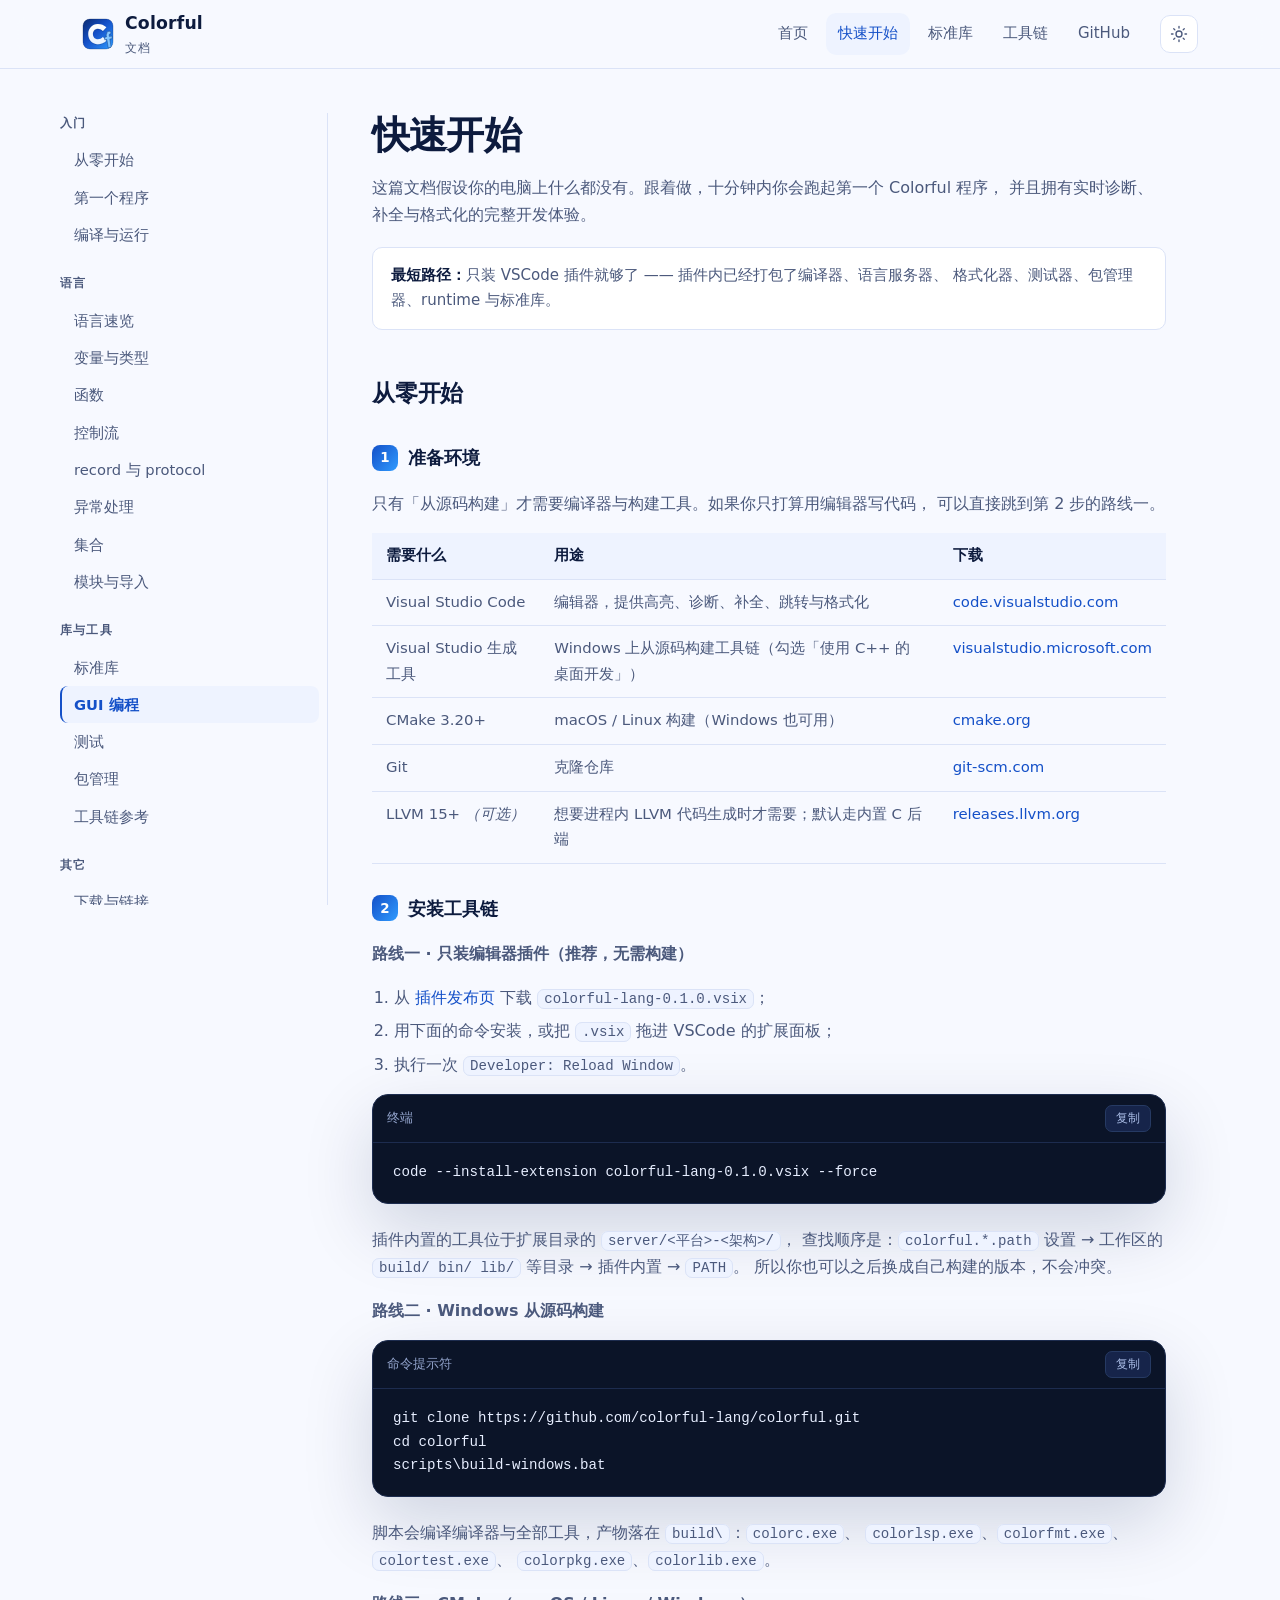
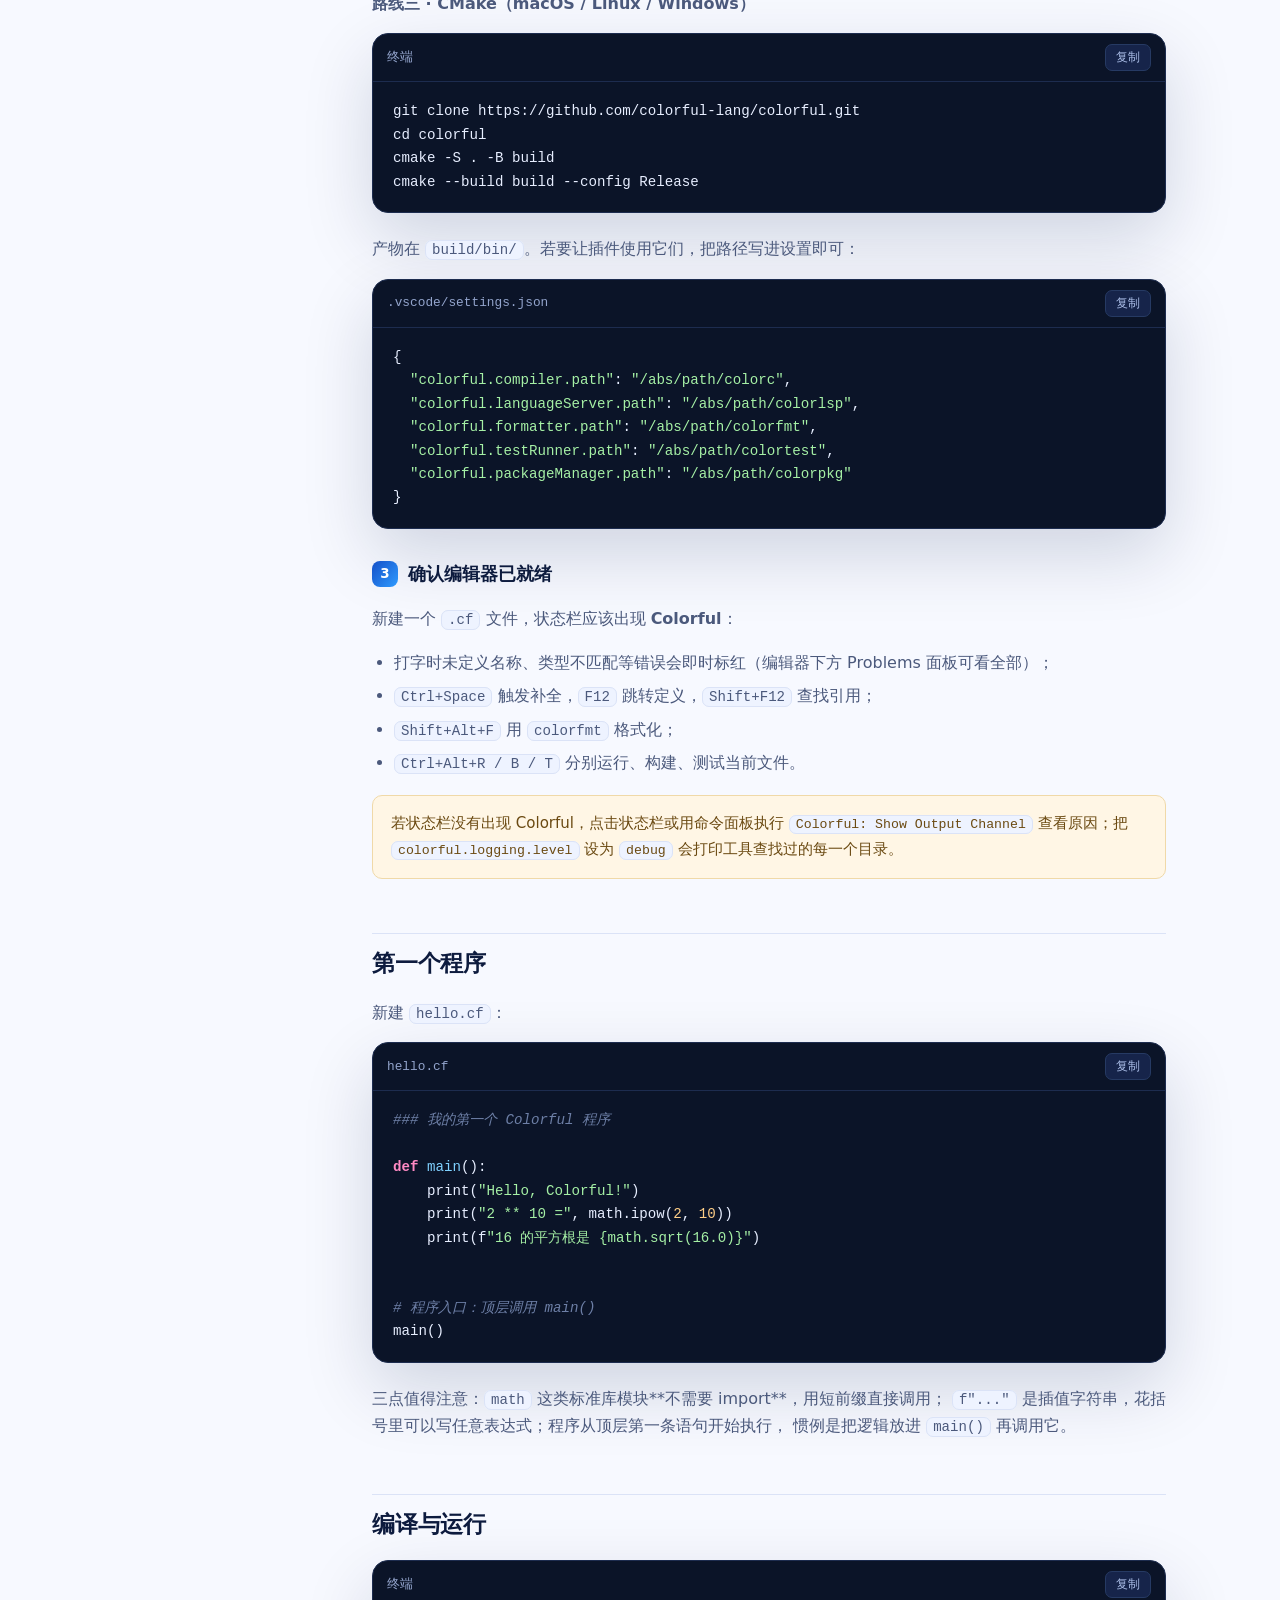
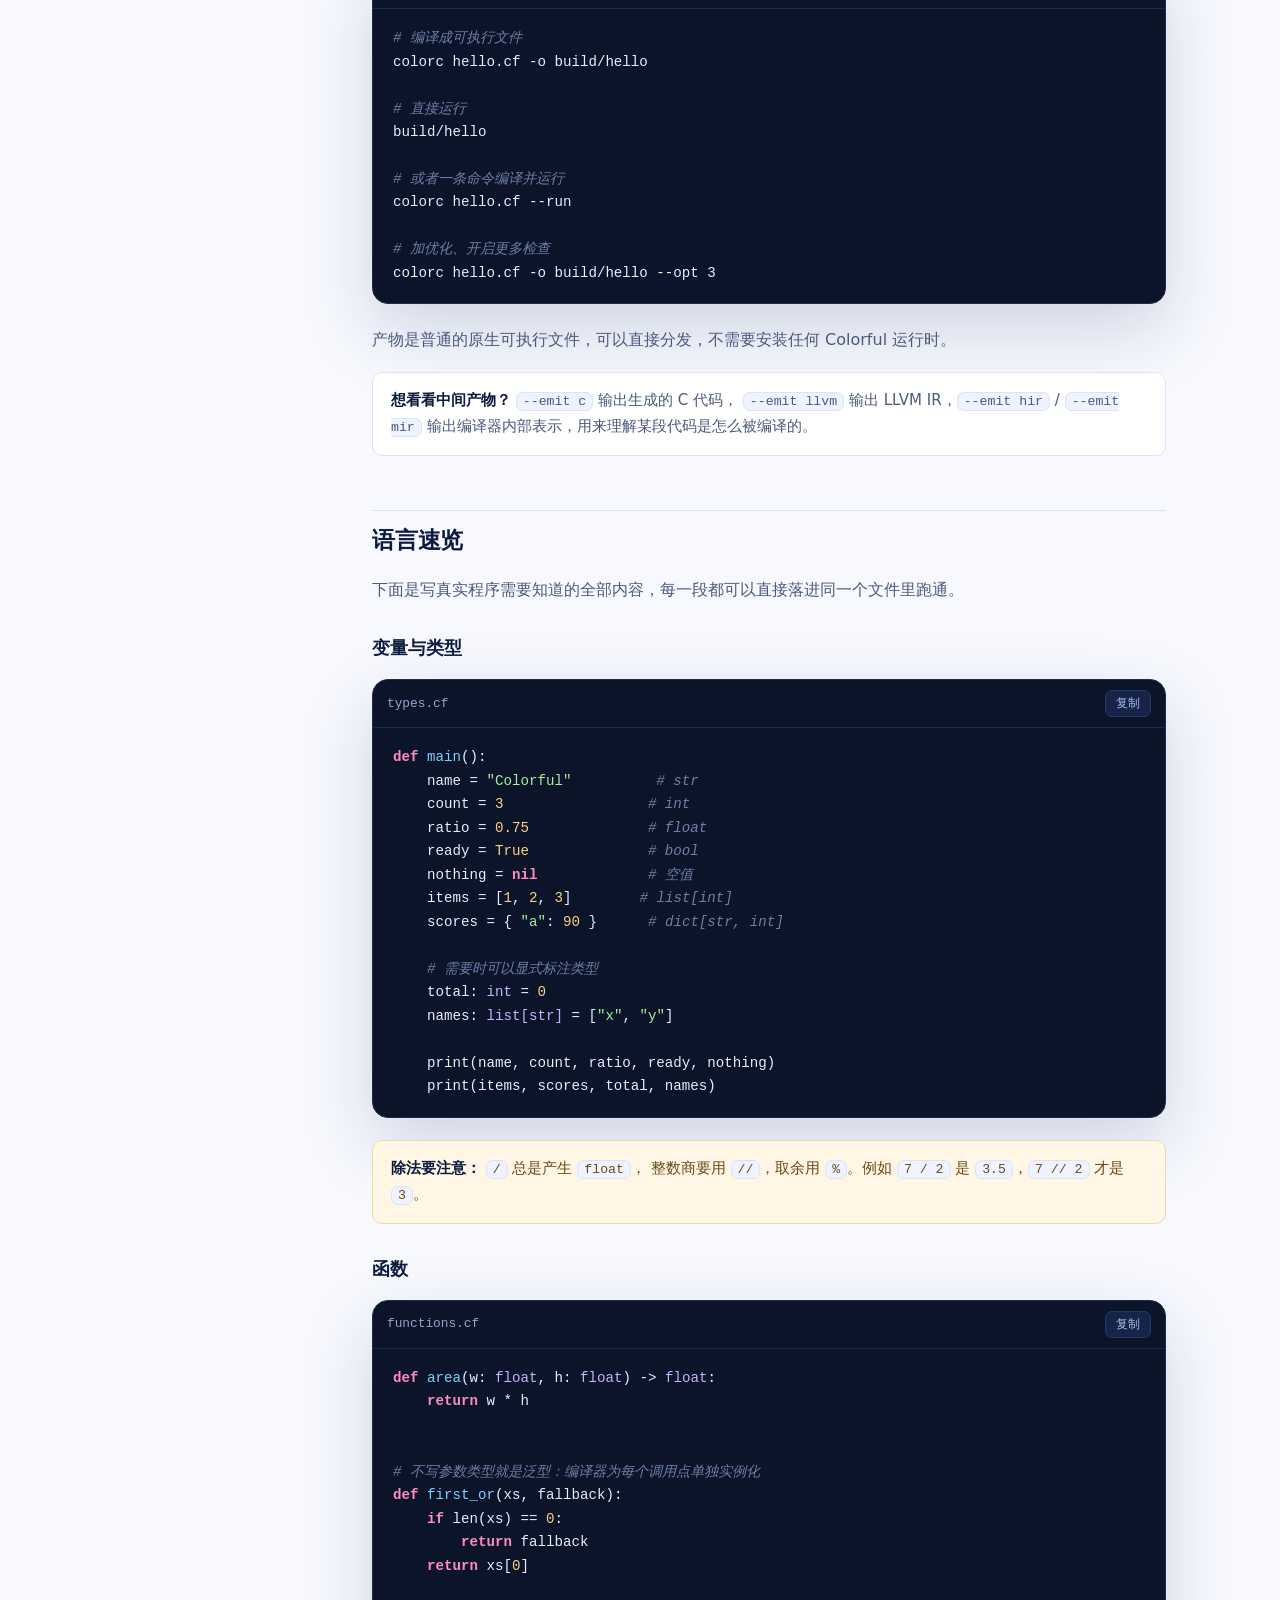
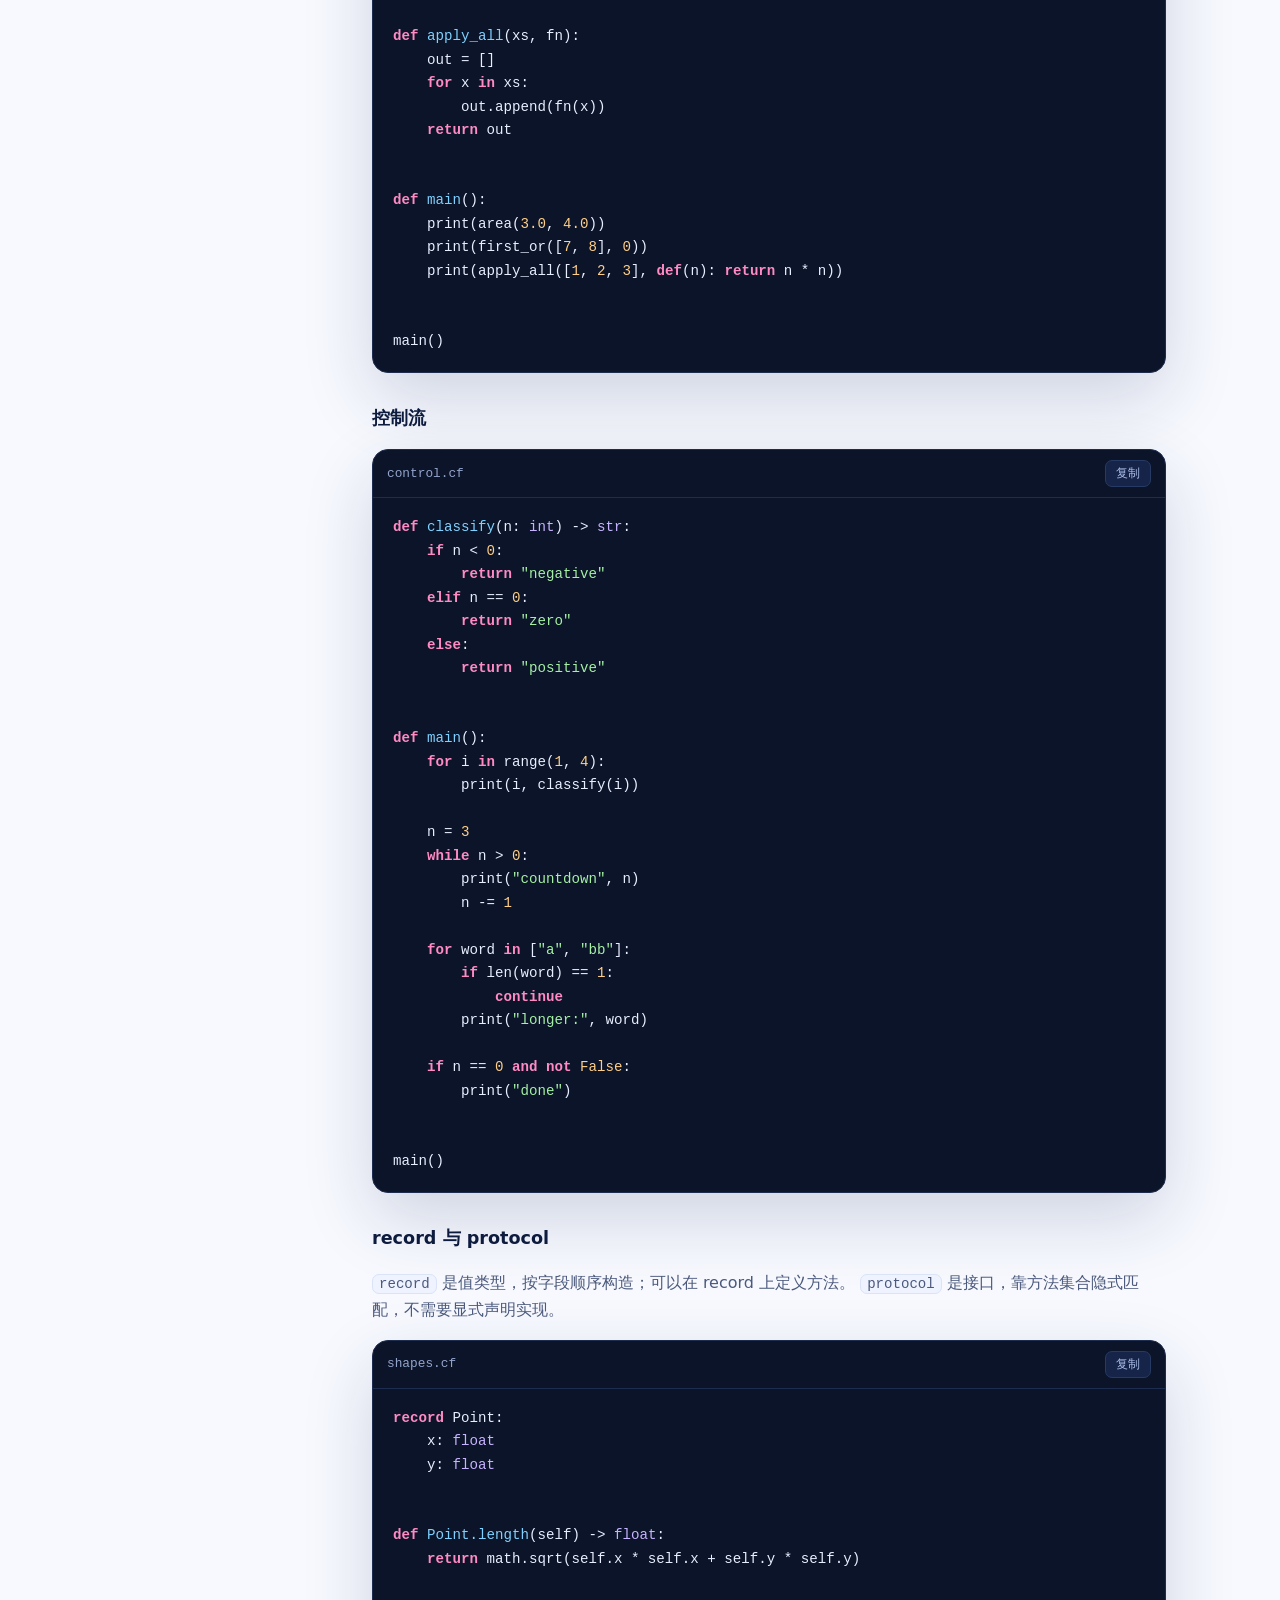
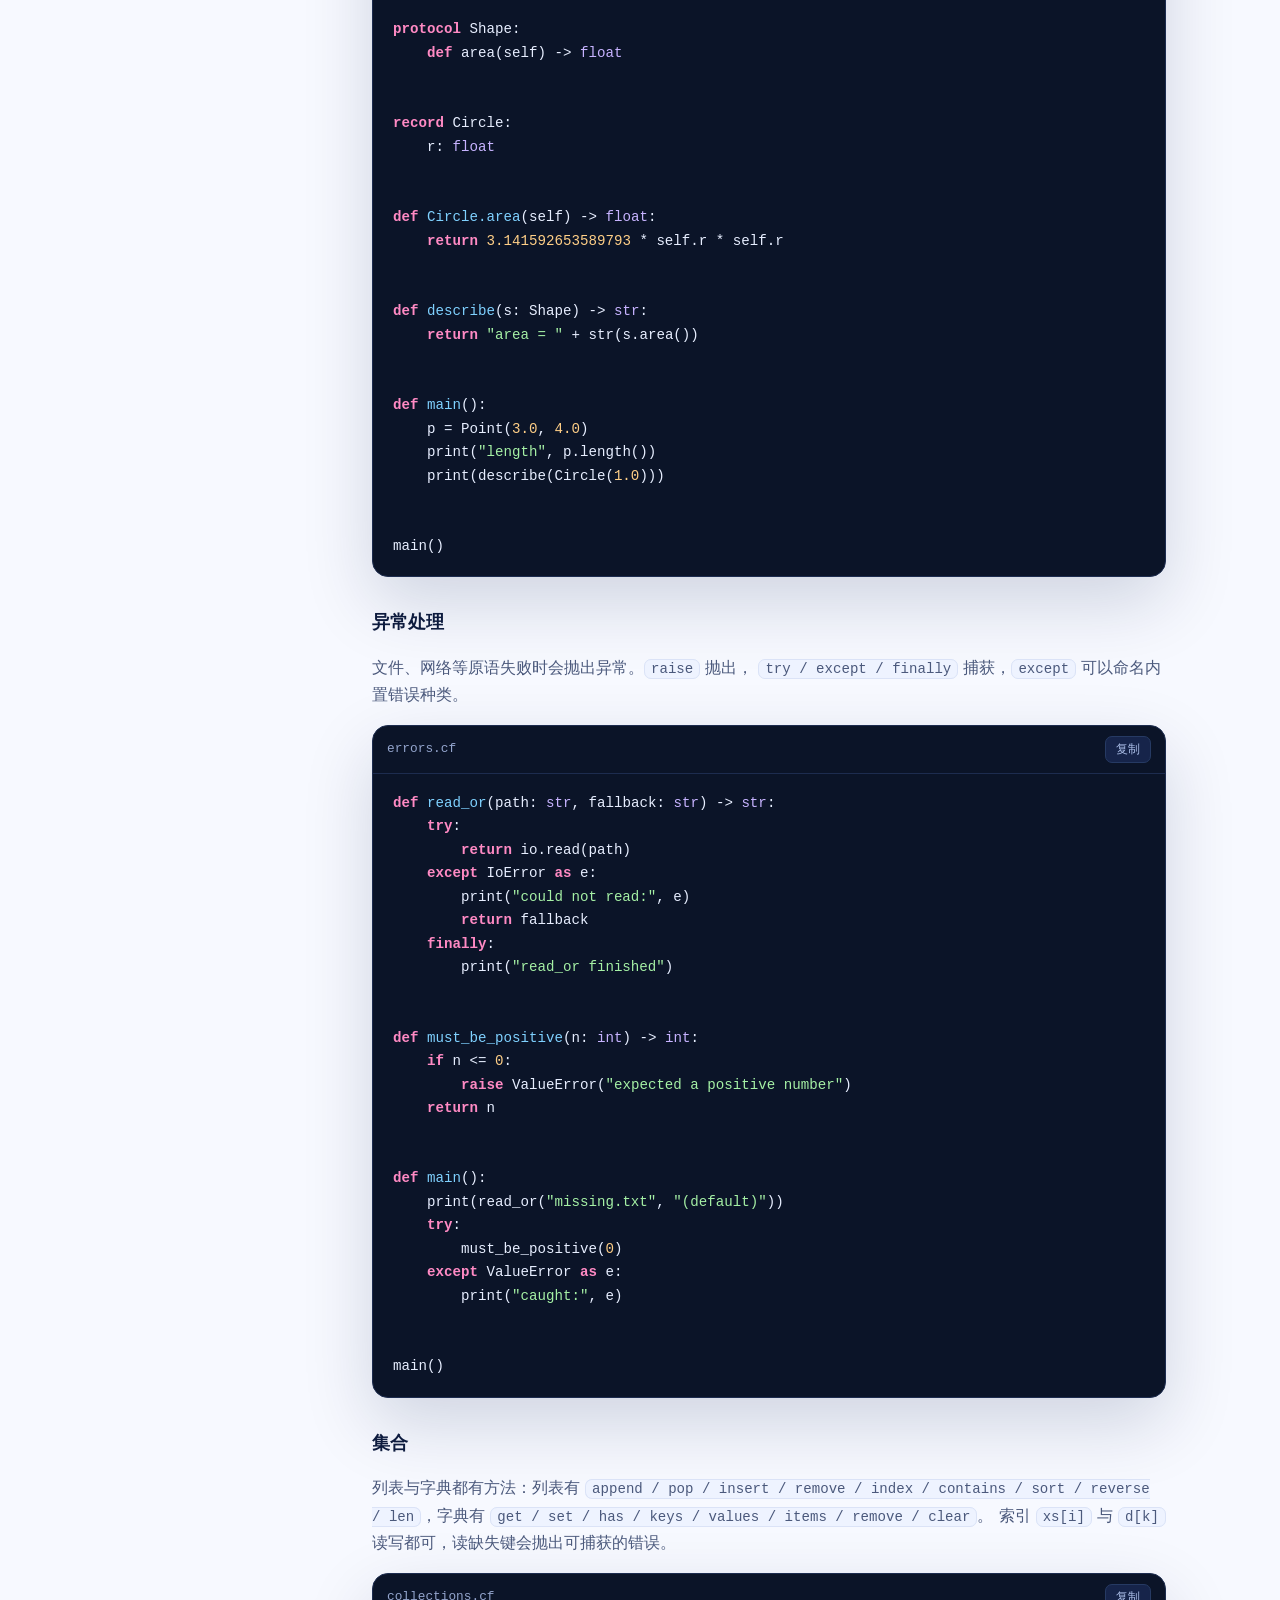
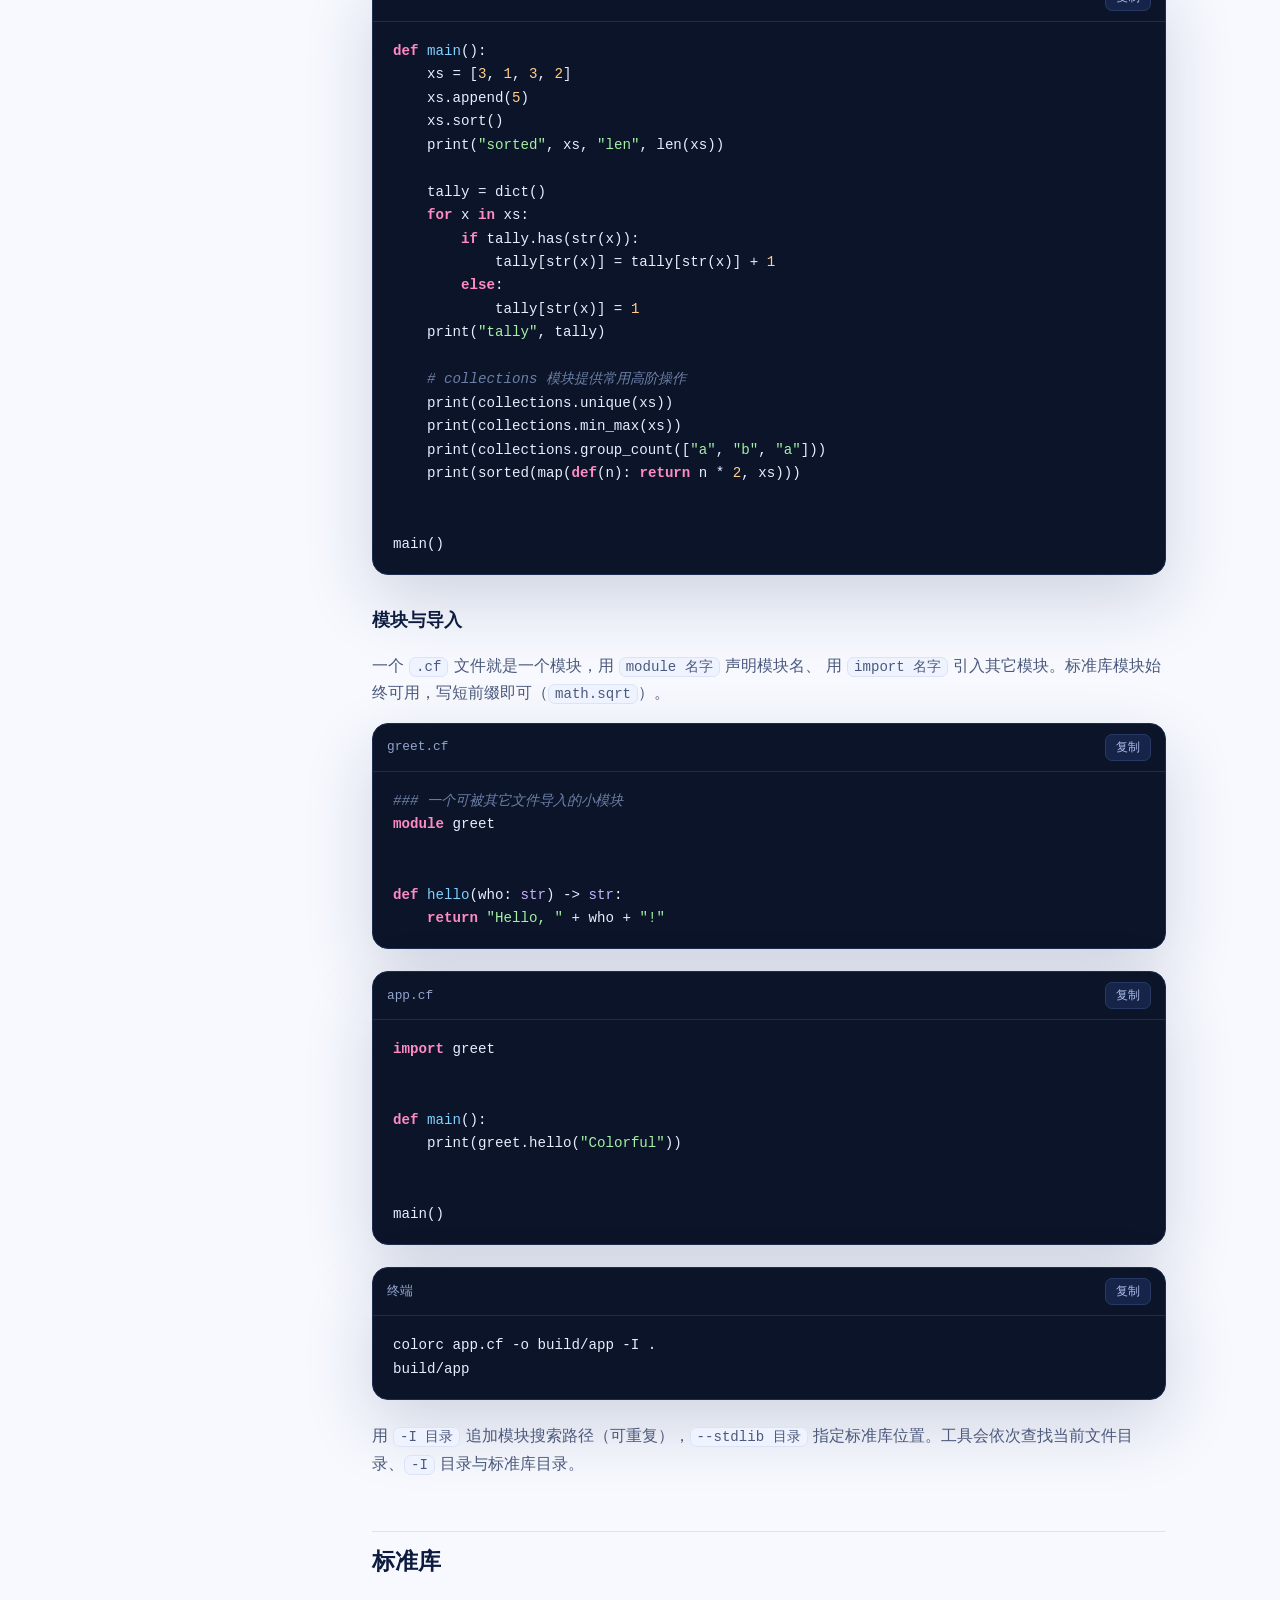
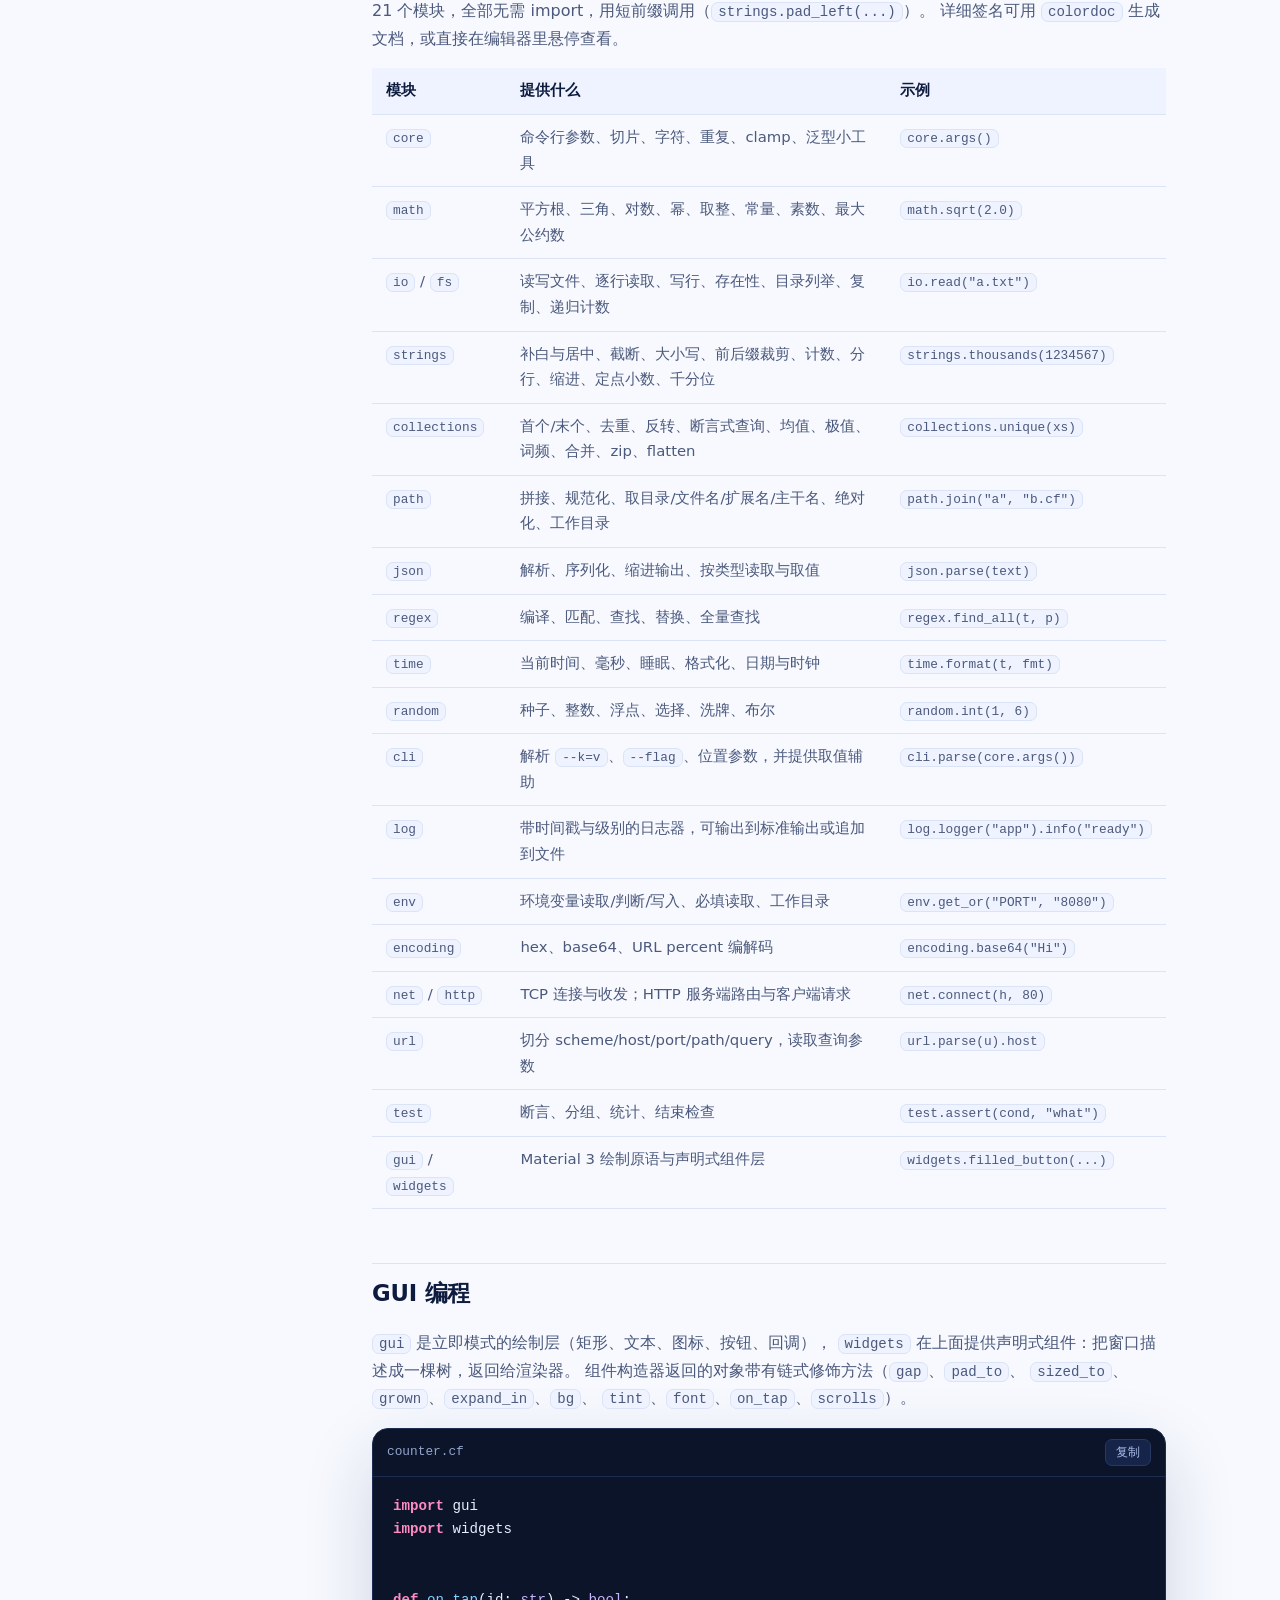
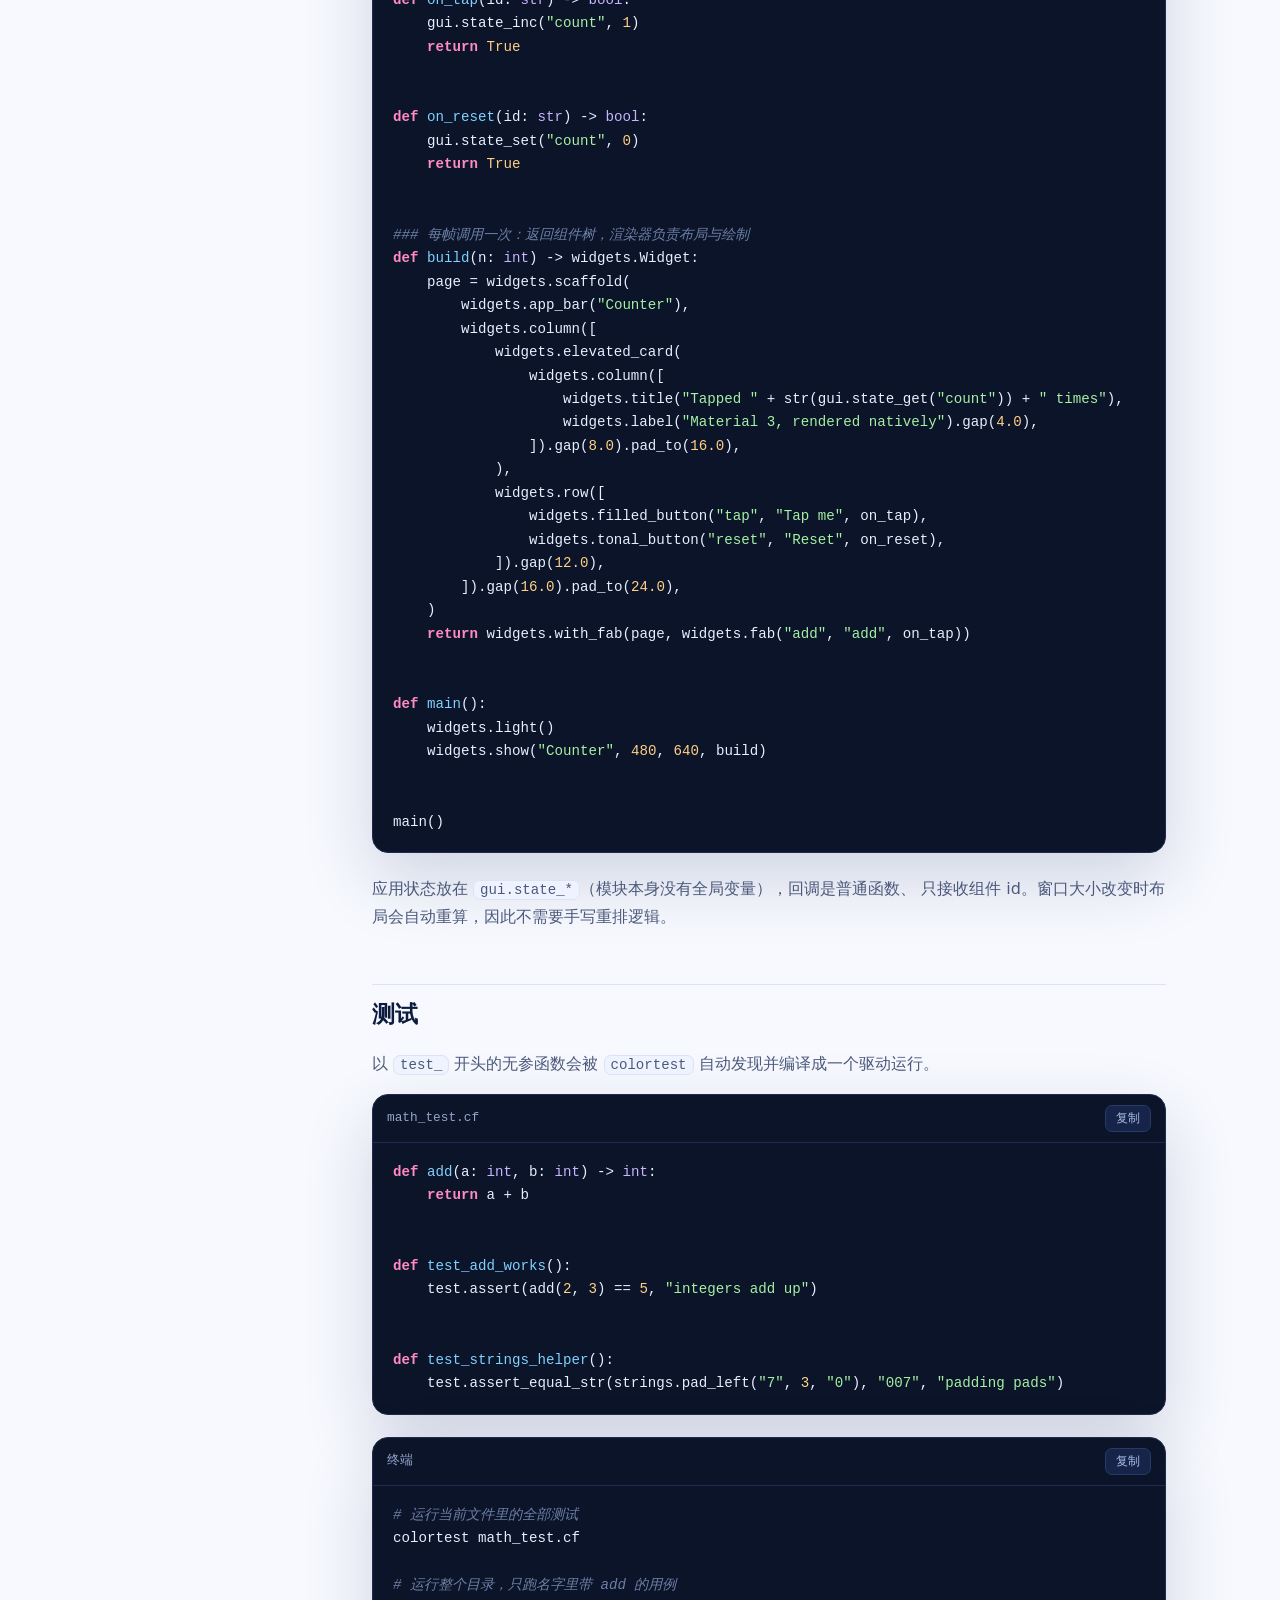
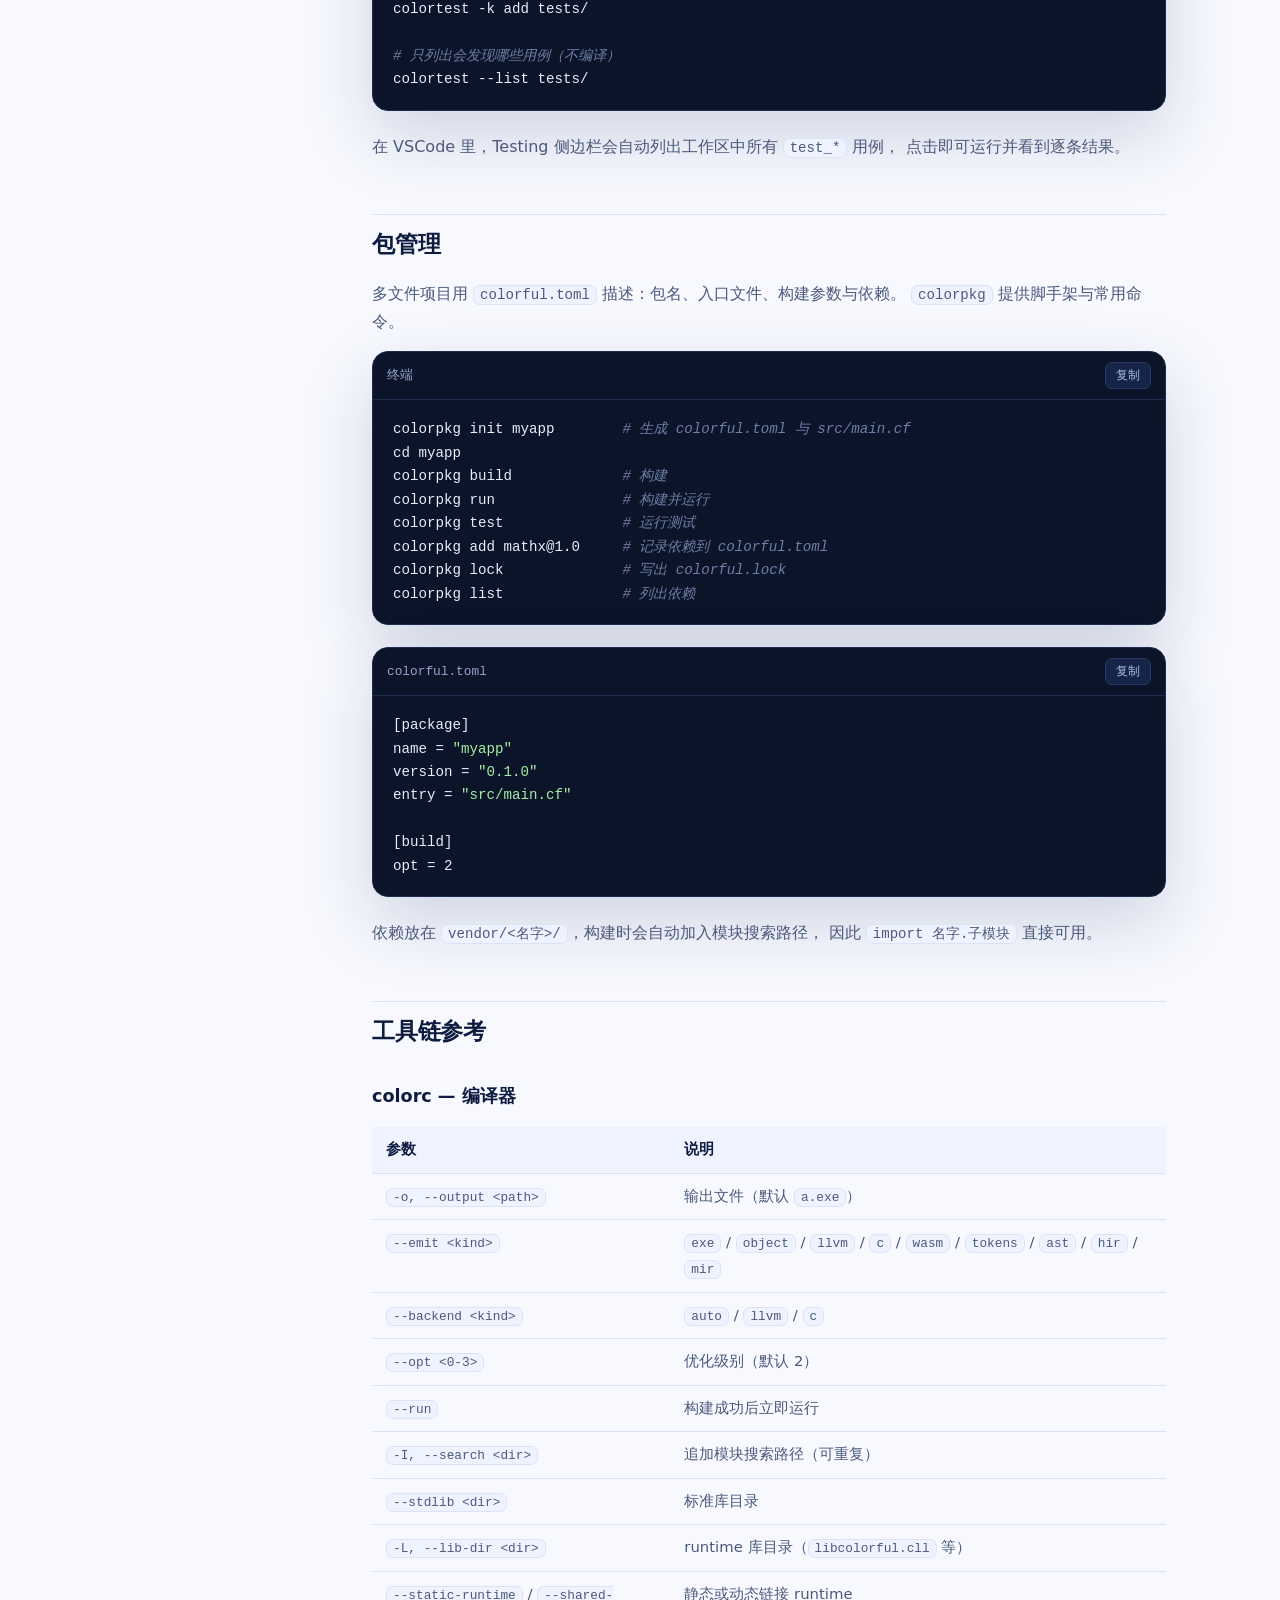
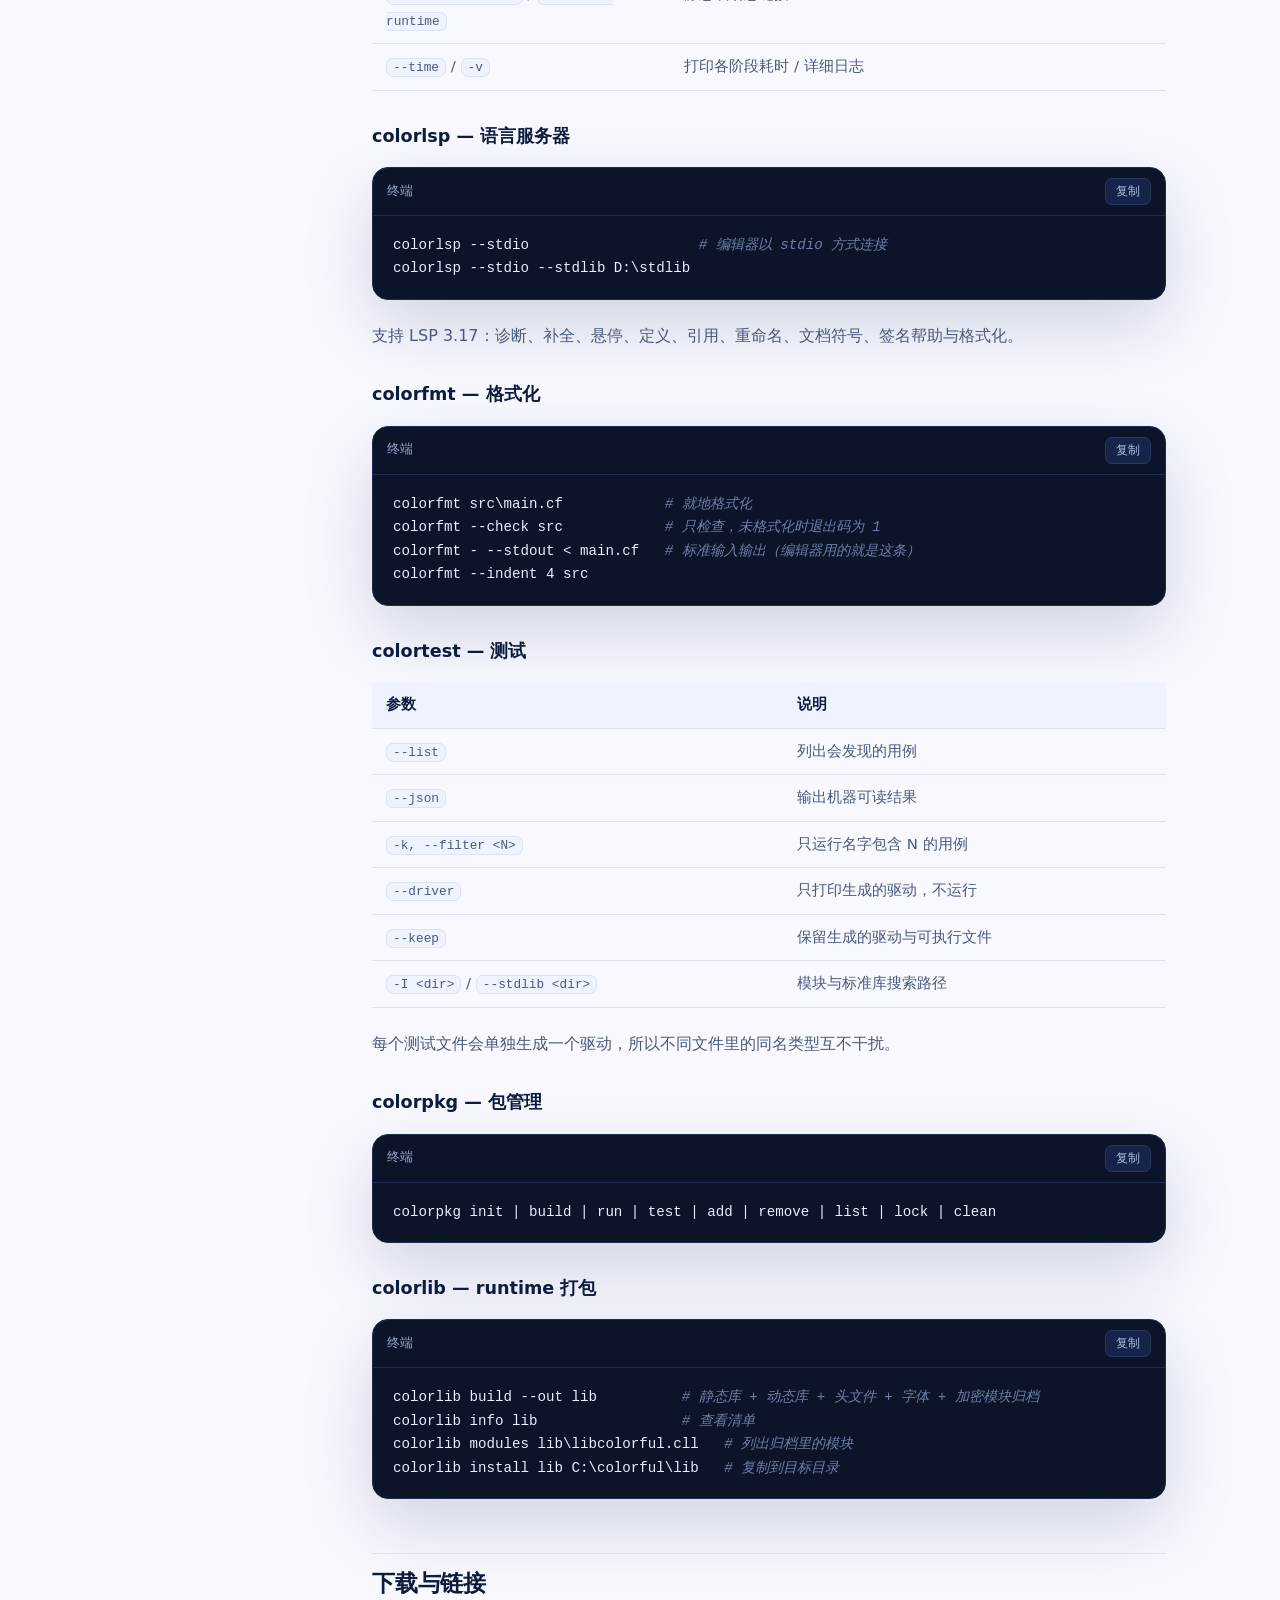
==== docs.html @ da0121a2 "Add files via upload" ====
<!doctype html>
<html lang="zh-CN" data-theme="light">
  <head>
    <meta charset="utf-8" />
    <meta name="viewport" content="width=device-width, initial-scale=1" />
    <title>快速开始 — Colorful 语言文档</title>
    <meta
      name="description"
      content="Colorful 语言从零开始教程：准备环境、安装工具链与 VSCode 插件、写第一个程序、编译运行，以及语言速览、21 个标准库模块、GUI 编程、测试、包管理与工具链参数参考。"
    />
    <meta name="theme-color" content="#1450c8" />
    <link rel="icon" type="image/svg+xml" href="assets/img/colorful.svg" />
    <link rel="apple-touch-icon" href="assets/img/colorful.png" />
    <link rel="stylesheet" href="assets/css/style.css" />
    <script>
      try {
        var stored = localStorage.getItem('colorful-theme');
        var dark = window.matchMedia('(prefers-color-scheme: dark)').matches;
        document.documentElement.setAttribute('data-theme', stored || (dark ? 'dark' : 'light'));
      } catch (error) {
        /* keep the default */
      }
    </script>
  </head>
  <body>
    <header class="site-header">
      <div class="wrap">
        <a class="brand" href="index.html">
          <img src="assets/img/colorful.svg" alt="Colorful 标志" width="32" height="32" />
          <span>
            Colorful
            <small>文档</small>
          </span>
        </a>
        <nav class="nav" data-nav>
          <a href="index.html">首页</a>
          <a href="docs.html" class="active">快速开始</a>
          <a href="docs.html#stdlib">标准库</a>
          <a href="docs.html#tools">工具链</a>
          <a href="https://github.com/colorful-lang/colorful" target="_blank" rel="noreferrer">GitHub</a>
        </nav>
        <button class="icon-btn" type="button" data-theme-toggle aria-label="切换主题">
          <svg viewBox="0 0 24 24" fill="none" stroke="currentColor" stroke-width="1.8" stroke-linecap="round" stroke-linejoin="round" aria-hidden="true">
            <circle cx="12" cy="12" r="4" />
            <path d="M12 2v2M12 20v2M2 12h2M20 12h2M5 5l1.5 1.5M17.5 17.5L19 19M19 5l-1.5 1.5M6.5 17.5L5 19" />
          </svg>
        </button>
        <button class="icon-btn menu-btn" type="button" data-menu-toggle aria-expanded="false" aria-label="打开菜单">
          <svg viewBox="0 0 24 24" fill="none" stroke="currentColor" stroke-width="1.9" stroke-linecap="round" aria-hidden="true">
            <path d="M4 7h16M4 12h16M4 17h16" />
          </svg>
        </button>
      </div>
    </header>

    <div class="wrap docs">
      <aside class="docs-sidebar">
        <nav>
          <h4>入门</h4>
          <a href="#start">从零开始</a>
          <a href="#first-program">第一个程序</a>
          <a href="#run">编译与运行</a>
          <h4>语言</h4>
          <a href="#language">语言速览</a>
          <a href="#types">变量与类型</a>
          <a href="#functions">函数</a>
          <a href="#control">控制流</a>
          <a href="#records">record 与 protocol</a>
          <a href="#errors">异常处理</a>
          <a href="#collections">集合</a>
          <a href="#modules">模块与导入</a>
          <h4>库与工具</h4>
          <a href="#stdlib">标准库</a>
          <a href="#widgets">GUI 编程</a>
          <a href="#testing">测试</a>
          <a href="#packages">包管理</a>
          <a href="#tools">工具链参考</a>
          <h4>其它</h4>
          <a href="#downloads">下载与链接</a>
          <a href="#troubleshooting">常见问题</a>
        </nav>
      </aside>

      <main class="docs-content">
        <h1>快速开始</h1>
        <p>
          这篇文档假设你的电脑上什么都没有。跟着做，十分钟内你会跑起第一个 Colorful 程序，
          并且拥有实时诊断、补全与格式化的完整开发体验。
        </p>

        <div class="callout">
          <strong>最短路径：</strong>只装 VSCode 插件就够了 —— 插件内已经打包了编译器、语言服务器、
          格式化器、测试器、包管理器、runtime 与标准库。
        </div>

        <h2 id="start">从零开始</h2>

        <h3><span class="step">1</span>准备环境</h3>
        <p>
          只有「从源码构建」才需要编译器与构建工具。如果你只打算用编辑器写代码，
          可以直接跳到第 2 步的路线一。
        </p>
        <div class="table-scroll">
          <table>
            <thead>
              <tr>
                <th>需要什么</th>
                <th>用途</th>
                <th>下载</th>
              </tr>
            </thead>
            <tbody>
              <tr>
                <td>Visual Studio Code</td>
                <td>编辑器，提供高亮、诊断、补全、跳转与格式化</td>
                <td><a href="https://code.visualstudio.com/" target="_blank" rel="noreferrer">code.visualstudio.com</a></td>
              </tr>
              <tr>
                <td>Visual Studio 生成工具</td>
                <td>Windows 上从源码构建工具链（勾选「使用 C++ 的桌面开发」）</td>
                <td><a href="https://visualstudio.microsoft.com/visual-cpp-build-tools/" target="_blank" rel="noreferrer">visualstudio.microsoft.com</a></td>
              </tr>
              <tr>
                <td>CMake 3.20+</td>
                <td>macOS / Linux 构建（Windows 也可用）</td>
                <td><a href="https://cmake.org/download/" target="_blank" rel="noreferrer">cmake.org</a></td>
              </tr>
              <tr>
                <td>Git</td>
                <td>克隆仓库</td>
                <td><a href="https://git-scm.com/downloads" target="_blank" rel="noreferrer">git-scm.com</a></td>
              </tr>
              <tr>
                <td>LLVM 15+ <em>（可选）</em></td>
                <td>想要进程内 LLVM 代码生成时才需要；默认走内置 C 后端</td>
                <td><a href="https://releases.llvm.org/" target="_blank" rel="noreferrer">releases.llvm.org</a></td>
              </tr>
            </tbody>
          </table>
        </div>

        <h3><span class="step">2</span>安装工具链</h3>

        <p><strong>路线一 · 只装编辑器插件（推荐，无需构建）</strong></p>
        <ol>
          <li>
            从
            <a href="https://github.com/colorful-lang/colorful-vscode/releases/latest" target="_blank" rel="noreferrer">插件发布页</a>
            下载 <code>colorful-lang-0.1.0.vsix</code>；
          </li>
          <li>用下面的命令安装，或把 <code>.vsix</code> 拖进 VSCode 的扩展面板；</li>
          <li>执行一次 <code>Developer: Reload Window</code>。</li>
        </ol>
        <div class="code">
          <div class="code-head"><span class="name">终端</span></div>
          <pre><code>code --install-extension colorful-lang-0.1.0.vsix --force
</code></pre>
        </div>
        <p>
          插件内置的工具位于扩展目录的 <code>server/&lt;平台&gt;-&lt;架构&gt;/</code>，
          查找顺序是：<code>colorful.*.path</code> 设置 → 工作区的
          <code>build/ bin/ lib/</code> 等目录 → 插件内置 → <code>PATH</code>。
          所以你也可以之后换成自己构建的版本，不会冲突。
        </p>

        <p><strong>路线二 · Windows 从源码构建</strong></p>
        <div class="code">
          <div class="code-head"><span class="name">命令提示符</span></div>
          <pre><code>git clone https://github.com/colorful-lang/colorful.git
cd colorful
scripts\build-windows.bat
</code></pre>
        </div>
        <p>
          脚本会编译编译器与全部工具，产物落在 <code>build\</code>：<code>colorc.exe</code>、
          <code>colorlsp.exe</code>、<code>colorfmt.exe</code>、<code>colortest.exe</code>、
          <code>colorpkg.exe</code>、<code>colorlib.exe</code>。
        </p>

        <p><strong>路线三 · CMake（macOS / Linux / Windows）</strong></p>
        <div class="code">
          <div class="code-head"><span class="name">终端</span></div>
          <pre><code>git clone https://github.com/colorful-lang/colorful.git
cd colorful
cmake -S . -B build
cmake --build build --config Release
</code></pre>
        </div>
        <p>产物在 <code>build/bin/</code>。若要让插件使用它们，把路径写进设置即可：</p>
        <div class="code">
          <div class="code-head"><span class="name">.vscode/settings.json</span></div>
          <pre><code>{
  <span class="tok-s">"colorful.compiler.path"</span>: <span class="tok-s">"/abs/path/colorc"</span>,
  <span class="tok-s">"colorful.languageServer.path"</span>: <span class="tok-s">"/abs/path/colorlsp"</span>,
  <span class="tok-s">"colorful.formatter.path"</span>: <span class="tok-s">"/abs/path/colorfmt"</span>,
  <span class="tok-s">"colorful.testRunner.path"</span>: <span class="tok-s">"/abs/path/colortest"</span>,
  <span class="tok-s">"colorful.packageManager.path"</span>: <span class="tok-s">"/abs/path/colorpkg"</span>
}
</code></pre>
        </div>

        <h3><span class="step">3</span>确认编辑器已就绪</h3>
        <p>新建一个 <code>.cf</code> 文件，状态栏应该出现 <strong>Colorful</strong>：</p>
        <ul>
          <li>打字时未定义名称、类型不匹配等错误会即时标红（编辑器下方 Problems 面板可看全部）；</li>
          <li><code>Ctrl+Space</code> 触发补全，<code>F12</code> 跳转定义，<code>Shift+F12</code> 查找引用；</li>
          <li><code>Shift+Alt+F</code> 用 <code>colorfmt</code> 格式化；</li>
          <li><code>Ctrl+Alt+R / B / T</code> 分别运行、构建、测试当前文件。</li>
        </ul>
        <div class="callout warn">
          若状态栏没有出现 Colorful，点击状态栏或用命令面板执行
          <code>Colorful: Show Output Channel</code> 查看原因；把
          <code>colorful.logging.level</code> 设为 <code>debug</code> 会打印工具查找过的每一个目录。
        </div>

        <h2 id="first-program">第一个程序</h2>
        <p>新建 <code>hello.cf</code>：</p>
        <div class="code">
          <div class="code-head"><span class="name">hello.cf</span></div>
          <pre><code><span class="tok-c">### 我的第一个 Colorful 程序</span>

<span class="tok-k">def</span> <span class="tok-f">main</span>():
    print(<span class="tok-s">"Hello, Colorful!"</span>)
    print(<span class="tok-s">"2 ** 10 ="</span>, math.ipow(<span class="tok-n">2</span>, <span class="tok-n">10</span>))
    print(f<span class="tok-s">"16 的平方根是 {math.sqrt(16.0)}"</span>)


<span class="tok-c"># 程序入口：顶层调用 main()</span>
main()
</code></pre>
        </div>
        <p>
          三点值得注意：<code>math</code> 这类标准库模块**不需要 import**，用短前缀直接调用；
          <code>f"..."</code> 是插值字符串，花括号里可以写任意表达式；程序从顶层第一条语句开始执行，
          惯例是把逻辑放进 <code>main()</code> 再调用它。
        </p>

        <h2 id="run">编译与运行</h2>
        <div class="code">
          <div class="code-head"><span class="name">终端</span></div>
          <pre><code><span class="tok-c"># 编译成可执行文件</span>
colorc hello.cf -o build/hello

<span class="tok-c"># 直接运行</span>
build/hello

<span class="tok-c"># 或者一条命令编译并运行</span>
colorc hello.cf --run

<span class="tok-c"># 加优化、开启更多检查</span>
colorc hello.cf -o build/hello --opt 3
</code></pre>
        </div>
        <p>产物是普通的原生可执行文件，可以直接分发，不需要安装任何 Colorful 运行时。</p>
        <div class="callout">
          <strong>想看看中间产物？</strong> <code>--emit c</code> 输出生成的 C 代码，
          <code>--emit llvm</code> 输出 LLVM IR，<code>--emit hir</code> /
          <code>--emit mir</code> 输出编译器内部表示，用来理解某段代码是怎么被编译的。
        </div>

        <h2 id="language">语言速览</h2>
        <p>下面是写真实程序需要知道的全部内容，每一段都可以直接落进同一个文件里跑通。</p>

        <h3 id="types">变量与类型</h3>
        <div class="code">
          <div class="code-head"><span class="name">types.cf</span></div>
          <pre><code><span class="tok-k">def</span> <span class="tok-f">main</span>():
    name = <span class="tok-s">"Colorful"</span>          <span class="tok-c"># str</span>
    count = <span class="tok-n">3</span>                 <span class="tok-c"># int</span>
    ratio = <span class="tok-n">0.75</span>              <span class="tok-c"># float</span>
    ready = <span class="tok-n">True</span>              <span class="tok-c"># bool</span>
    nothing = <span class="tok-k">nil</span>             <span class="tok-c"># 空值</span>
    items = [<span class="tok-n">1</span>, <span class="tok-n">2</span>, <span class="tok-n">3</span>]        <span class="tok-c"># list[int]</span>
    scores = { <span class="tok-s">"a"</span>: <span class="tok-n">90</span> }      <span class="tok-c"># dict[str, int]</span>

    <span class="tok-c"># 需要时可以显式标注类型</span>
    total: <span class="tok-t">int</span> = <span class="tok-n">0</span>
    names: <span class="tok-t">list[str]</span> = [<span class="tok-s">"x"</span>, <span class="tok-s">"y"</span>]

    print(name, count, ratio, ready, nothing)
    print(items, scores, total, names)
</code></pre>
        </div>
        <div class="callout warn">
          <strong>除法要注意：</strong> <code>/</code> 总是产生 <code>float</code>，
          整数商要用 <code>//</code>，取余用 <code>%</code>。例如 <code>7 / 2</code> 是
          <code>3.5</code>，<code>7 // 2</code> 才是 <code>3</code>。
        </div>

        <h3 id="functions">函数</h3>
        <div class="code">
          <div class="code-head"><span class="name">functions.cf</span></div>
          <pre><code><span class="tok-k">def</span> <span class="tok-f">area</span>(w: <span class="tok-t">float</span>, h: <span class="tok-t">float</span>) -> <span class="tok-t">float</span>:
    <span class="tok-k">return</span> w * h


<span class="tok-c"># 不写参数类型就是泛型：编译器为每个调用点单独实例化</span>
<span class="tok-k">def</span> <span class="tok-f">first_or</span>(xs, fallback):
    <span class="tok-k">if</span> len(xs) == <span class="tok-n">0</span>:
        <span class="tok-k">return</span> fallback
    <span class="tok-k">return</span> xs[<span class="tok-n">0</span>]


<span class="tok-k">def</span> <span class="tok-f">apply_all</span>(xs, fn):
    out = []
    <span class="tok-k">for</span> x <span class="tok-k">in</span> xs:
        out.append(fn(x))
    <span class="tok-k">return</span> out


<span class="tok-k">def</span> <span class="tok-f">main</span>():
    print(area(<span class="tok-n">3.0</span>, <span class="tok-n">4.0</span>))
    print(first_or([<span class="tok-n">7</span>, <span class="tok-n">8</span>], <span class="tok-n">0</span>))
    print(apply_all([<span class="tok-n">1</span>, <span class="tok-n">2</span>, <span class="tok-n">3</span>], <span class="tok-k">def</span>(n): <span class="tok-k">return</span> n * n))


main()
</code></pre>
        </div>

        <h3 id="control">控制流</h3>
        <div class="code">
          <div class="code-head"><span class="name">control.cf</span></div>
          <pre><code><span class="tok-k">def</span> <span class="tok-f">classify</span>(n: <span class="tok-t">int</span>) -> <span class="tok-t">str</span>:
    <span class="tok-k">if</span> n &lt; <span class="tok-n">0</span>:
        <span class="tok-k">return</span> <span class="tok-s">"negative"</span>
    <span class="tok-k">elif</span> n == <span class="tok-n">0</span>:
        <span class="tok-k">return</span> <span class="tok-s">"zero"</span>
    <span class="tok-k">else</span>:
        <span class="tok-k">return</span> <span class="tok-s">"positive"</span>


<span class="tok-k">def</span> <span class="tok-f">main</span>():
    <span class="tok-k">for</span> i <span class="tok-k">in</span> range(<span class="tok-n">1</span>, <span class="tok-n">4</span>):
        print(i, classify(i))

    n = <span class="tok-n">3</span>
    <span class="tok-k">while</span> n &gt; <span class="tok-n">0</span>:
        print(<span class="tok-s">"countdown"</span>, n)
        n -= <span class="tok-n">1</span>

    <span class="tok-k">for</span> word <span class="tok-k">in</span> [<span class="tok-s">"a"</span>, <span class="tok-s">"bb"</span>]:
        <span class="tok-k">if</span> len(word) == <span class="tok-n">1</span>:
            <span class="tok-k">continue</span>
        print(<span class="tok-s">"longer:"</span>, word)

    <span class="tok-k">if</span> n == <span class="tok-n">0</span> <span class="tok-k">and</span> <span class="tok-k">not</span> <span class="tok-n">False</span>:
        print(<span class="tok-s">"done"</span>)


main()
</code></pre>
        </div>

        <h3 id="records">record 与 protocol</h3>
        <p>
          <code>record</code> 是值类型，按字段顺序构造；可以在 record 上定义方法。
          <code>protocol</code> 是接口，靠方法集合隐式匹配，不需要显式声明实现。
        </p>
        <div class="code">
          <div class="code-head"><span class="name">shapes.cf</span></div>
          <pre><code><span class="tok-k">record</span> Point:
    x: <span class="tok-t">float</span>
    y: <span class="tok-t">float</span>


<span class="tok-k">def</span> <span class="tok-f">Point.length</span>(self) -> <span class="tok-t">float</span>:
    <span class="tok-k">return</span> math.sqrt(self.x * self.x + self.y * self.y)


<span class="tok-k">protocol</span> Shape:
    <span class="tok-k">def</span> area(self) -> <span class="tok-t">float</span>


<span class="tok-k">record</span> Circle:
    r: <span class="tok-t">float</span>


<span class="tok-k">def</span> <span class="tok-f">Circle.area</span>(self) -> <span class="tok-t">float</span>:
    <span class="tok-k">return</span> <span class="tok-n">3.141592653589793</span> * self.r * self.r


<span class="tok-k">def</span> <span class="tok-f">describe</span>(s: Shape) -> <span class="tok-t">str</span>:
    <span class="tok-k">return</span> <span class="tok-s">"area = "</span> + str(s.area())


<span class="tok-k">def</span> <span class="tok-f">main</span>():
    p = Point(<span class="tok-n">3.0</span>, <span class="tok-n">4.0</span>)
    print(<span class="tok-s">"length"</span>, p.length())
    print(describe(Circle(<span class="tok-n">1.0</span>)))


main()
</code></pre>
        </div>

        <h3 id="errors">异常处理</h3>
        <p>
          文件、网络等原语失败时会抛出异常。<code>raise</code> 抛出，
          <code>try / except / finally</code> 捕获，<code>except</code> 可以命名内置错误种类。
        </p>
        <div class="code">
          <div class="code-head"><span class="name">errors.cf</span></div>
          <pre><code><span class="tok-k">def</span> <span class="tok-f">read_or</span>(path: <span class="tok-t">str</span>, fallback: <span class="tok-t">str</span>) -> <span class="tok-t">str</span>:
    <span class="tok-k">try</span>:
        <span class="tok-k">return</span> io.read(path)
    <span class="tok-k">except</span> IoError <span class="tok-k">as</span> e:
        print(<span class="tok-s">"could not read:"</span>, e)
        <span class="tok-k">return</span> fallback
    <span class="tok-k">finally</span>:
        print(<span class="tok-s">"read_or finished"</span>)


<span class="tok-k">def</span> <span class="tok-f">must_be_positive</span>(n: <span class="tok-t">int</span>) -> <span class="tok-t">int</span>:
    <span class="tok-k">if</span> n &lt;= <span class="tok-n">0</span>:
        <span class="tok-k">raise</span> ValueError(<span class="tok-s">"expected a positive number"</span>)
    <span class="tok-k">return</span> n


<span class="tok-k">def</span> <span class="tok-f">main</span>():
    print(read_or(<span class="tok-s">"missing.txt"</span>, <span class="tok-s">"(default)"</span>))
    <span class="tok-k">try</span>:
        must_be_positive(<span class="tok-n">0</span>)
    <span class="tok-k">except</span> ValueError <span class="tok-k">as</span> e:
        print(<span class="tok-s">"caught:"</span>, e)


main()
</code></pre>
        </div>

        <h3 id="collections">集合</h3>
        <p>
          列表与字典都有方法：列表有 <code>append / pop / insert / remove / index /
          contains / sort / reverse / len</code>，字典有
          <code>get / set / has / keys / values / items / remove / clear</code>。
          索引 <code>xs[i]</code> 与 <code>d[k]</code> 读写都可，读缺失键会抛出可捕获的错误。
        </p>
        <div class="code">
          <div class="code-head"><span class="name">collections.cf</span></div>
          <pre><code><span class="tok-k">def</span> <span class="tok-f">main</span>():
    xs = [<span class="tok-n">3</span>, <span class="tok-n">1</span>, <span class="tok-n">3</span>, <span class="tok-n">2</span>]
    xs.append(<span class="tok-n">5</span>)
    xs.sort()
    print(<span class="tok-s">"sorted"</span>, xs, <span class="tok-s">"len"</span>, len(xs))

    tally = dict()
    <span class="tok-k">for</span> x <span class="tok-k">in</span> xs:
        <span class="tok-k">if</span> tally.has(str(x)):
            tally[str(x)] = tally[str(x)] + <span class="tok-n">1</span>
        <span class="tok-k">else</span>:
            tally[str(x)] = <span class="tok-n">1</span>
    print(<span class="tok-s">"tally"</span>, tally)

    <span class="tok-c"># collections 模块提供常用高阶操作</span>
    print(collections.unique(xs))
    print(collections.min_max(xs))
    print(collections.group_count([<span class="tok-s">"a"</span>, <span class="tok-s">"b"</span>, <span class="tok-s">"a"</span>]))
    print(sorted(map(<span class="tok-k">def</span>(n): <span class="tok-k">return</span> n * <span class="tok-n">2</span>, xs)))


main()
</code></pre>
        </div>

        <h3 id="modules">模块与导入</h3>
        <p>
          一个 <code>.cf</code> 文件就是一个模块，用 <code>module 名字</code> 声明模块名、
          用 <code>import 名字</code> 引入其它模块。标准库模块始终可用，写短前缀即可（<code>math.sqrt</code>）。
        </p>
        <div class="code">
          <div class="code-head"><span class="name">greet.cf</span></div>
          <pre><code><span class="tok-c">### 一个可被其它文件导入的小模块</span>
<span class="tok-k">module</span> greet


<span class="tok-k">def</span> <span class="tok-f">hello</span>(who: <span class="tok-t">str</span>) -> <span class="tok-t">str</span>:
    <span class="tok-k">return</span> <span class="tok-s">"Hello, "</span> + who + <span class="tok-s">"!"</span>
</code></pre>
        </div>
        <div class="code">
          <div class="code-head"><span class="name">app.cf</span></div>
          <pre><code><span class="tok-k">import</span> greet


<span class="tok-k">def</span> <span class="tok-f">main</span>():
    print(greet.hello(<span class="tok-s">"Colorful"</span>))


main()
</code></pre>
        </div>
        <div class="code">
          <div class="code-head"><span class="name">终端</span></div>
          <pre><code>colorc app.cf -o build/app -I .
build/app
</code></pre>
        </div>
        <p>
          用 <code>-I 目录</code> 追加模块搜索路径（可重复），<code>--stdlib 目录</code>
          指定标准库位置。工具会依次查找当前文件目录、<code>-I</code> 目录与标准库目录。
        </p>

        <h2 id="stdlib">标准库</h2>
        <p>
          21 个模块，全部无需 import，用短前缀调用（<code>strings.pad_left(...)</code>）。
          详细签名可用 <code>colordoc</code> 生成文档，或直接在编辑器里悬停查看。
        </p>
        <div class="table-scroll">
          <table>
            <thead>
              <tr>
                <th>模块</th>
                <th>提供什么</th>
                <th>示例</th>
              </tr>
            </thead>
            <tbody>
              <tr>
                <td><code>core</code></td>
                <td>命令行参数、切片、字符、重复、clamp、泛型小工具</td>
                <td><code>core.args()</code></td>
              </tr>
              <tr>
                <td><code>math</code></td>
                <td>平方根、三角、对数、幂、取整、常量、素数、最大公约数</td>
                <td><code>math.sqrt(2.0)</code></td>
              </tr>
              <tr>
                <td><code>io</code> / <code>fs</code></td>
                <td>读写文件、逐行读取、写行、存在性、目录列举、复制、递归计数</td>
                <td><code>io.read("a.txt")</code></td>
              </tr>
              <tr>
                <td><code>strings</code></td>
                <td>补白与居中、截断、大小写、前后缀裁剪、计数、分行、缩进、定点小数、千分位</td>
                <td><code>strings.thousands(1234567)</code></td>
              </tr>
              <tr>
                <td><code>collections</code></td>
                <td>首个/末个、去重、反转、断言式查询、均值、极值、词频、合并、zip、flatten</td>
                <td><code>collections.unique(xs)</code></td>
              </tr>
              <tr>
                <td><code>path</code></td>
                <td>拼接、规范化、取目录/文件名/扩展名/主干名、绝对化、工作目录</td>
                <td><code>path.join("a", "b.cf")</code></td>
              </tr>
              <tr>
                <td><code>json</code></td>
                <td>解析、序列化、缩进输出、按类型读取与取值</td>
                <td><code>json.parse(text)</code></td>
              </tr>
              <tr>
                <td><code>regex</code></td>
                <td>编译、匹配、查找、替换、全量查找</td>
                <td><code>regex.find_all(t, p)</code></td>
              </tr>
              <tr>
                <td><code>time</code></td>
                <td>当前时间、毫秒、睡眠、格式化、日期与时钟</td>
                <td><code>time.format(t, fmt)</code></td>
              </tr>
              <tr>
                <td><code>random</code></td>
                <td>种子、整数、浮点、选择、洗牌、布尔</td>
                <td><code>random.int(1, 6)</code></td>
              </tr>
              <tr>
                <td><code>cli</code></td>
                <td>解析 <code>--k=v</code>、<code>--flag</code>、位置参数，并提供取值辅助</td>
                <td><code>cli.parse(core.args())</code></td>
              </tr>
              <tr>
                <td><code>log</code></td>
                <td>带时间戳与级别的日志器，可输出到标准输出或追加到文件</td>
                <td><code>log.logger("app").info("ready")</code></td>
              </tr>
              <tr>
                <td><code>env</code></td>
                <td>环境变量读取/判断/写入、必填读取、工作目录</td>
                <td><code>env.get_or("PORT", "8080")</code></td>
              </tr>
              <tr>
                <td><code>encoding</code></td>
                <td>hex、base64、URL percent 编解码</td>
                <td><code>encoding.base64("Hi")</code></td>
              </tr>
              <tr>
                <td><code>net</code> / <code>http</code></td>
                <td>TCP 连接与收发；HTTP 服务端路由与客户端请求</td>
                <td><code>net.connect(h, 80)</code></td>
              </tr>
              <tr>
                <td><code>url</code></td>
                <td>切分 scheme/host/port/path/query，读取查询参数</td>
                <td><code>url.parse(u).host</code></td>
              </tr>
              <tr>
                <td><code>test</code></td>
                <td>断言、分组、统计、结束检查</td>
                <td><code>test.assert(cond, "what")</code></td>
              </tr>
              <tr>
                <td><code>gui</code> / <code>widgets</code></td>
                <td>Material 3 绘制原语与声明式组件层</td>
                <td><code>widgets.filled_button(...)</code></td>
              </tr>
            </tbody>
          </table>
        </div>

        <h2 id="widgets">GUI 编程</h2>
        <p>
          <code>gui</code> 是立即模式的绘制层（矩形、文本、图标、按钮、回调），
          <code>widgets</code> 在上面提供声明式组件：把窗口描述成一棵树，返回给渲染器。
          组件构造器返回的对象带有链式修饰方法（<code>gap</code>、<code>pad_to</code>、
          <code>sized_to</code>、<code>grown</code>、<code>expand_in</code>、<code>bg</code>、
          <code>tint</code>、<code>font</code>、<code>on_tap</code>、<code>scrolls</code>）。
        </p>
        <div class="code">
          <div class="code-head"><span class="name">counter.cf</span></div>
          <pre><code><span class="tok-k">import</span> gui
<span class="tok-k">import</span> widgets


<span class="tok-k">def</span> <span class="tok-f">on_tap</span>(id: <span class="tok-t">str</span>) -> <span class="tok-t">bool</span>:
    gui.state_inc(<span class="tok-s">"count"</span>, <span class="tok-n">1</span>)
    <span class="tok-k">return</span> <span class="tok-n">True</span>


<span class="tok-k">def</span> <span class="tok-f">on_reset</span>(id: <span class="tok-t">str</span>) -> <span class="tok-t">bool</span>:
    gui.state_set(<span class="tok-s">"count"</span>, <span class="tok-n">0</span>)
    <span class="tok-k">return</span> <span class="tok-n">True</span>


<span class="tok-c">### 每帧调用一次：返回组件树，渲染器负责布局与绘制</span>
<span class="tok-k">def</span> <span class="tok-f">build</span>(n: <span class="tok-t">int</span>) -> widgets.Widget:
    page = widgets.scaffold(
        widgets.app_bar(<span class="tok-s">"Counter"</span>),
        widgets.column([
            widgets.elevated_card(
                widgets.column([
                    widgets.title(<span class="tok-s">"Tapped "</span> + str(gui.state_get(<span class="tok-s">"count"</span>)) + <span class="tok-s">" times"</span>),
                    widgets.label(<span class="tok-s">"Material 3, rendered natively"</span>).gap(<span class="tok-n">4.0</span>),
                ]).gap(<span class="tok-n">8.0</span>).pad_to(<span class="tok-n">16.0</span>),
            ),
            widgets.row([
                widgets.filled_button(<span class="tok-s">"tap"</span>, <span class="tok-s">"Tap me"</span>, on_tap),
                widgets.tonal_button(<span class="tok-s">"reset"</span>, <span class="tok-s">"Reset"</span>, on_reset),
            ]).gap(<span class="tok-n">12.0</span>),
        ]).gap(<span class="tok-n">16.0</span>).pad_to(<span class="tok-n">24.0</span>),
    )
    <span class="tok-k">return</span> widgets.with_fab(page, widgets.fab(<span class="tok-s">"add"</span>, <span class="tok-s">"add"</span>, on_tap))


<span class="tok-k">def</span> <span class="tok-f">main</span>():
    widgets.light()
    widgets.show(<span class="tok-s">"Counter"</span>, <span class="tok-n">480</span>, <span class="tok-n">640</span>, build)


main()
</code></pre>
        </div>
        <p>
          应用状态放在 <code>gui.state_*</code>（模块本身没有全局变量），回调是普通函数、
          只接收组件 id。窗口大小改变时布局会自动重算，因此不需要手写重排逻辑。
        </p>

        <h2 id="testing">测试</h2>
        <p>
          以 <code>test_</code> 开头的无参函数会被 <code>colortest</code> 自动发现并编译成一个驱动运行。
        </p>
        <div class="code">
          <div class="code-head"><span class="name">math_test.cf</span></div>
          <pre><code><span class="tok-k">def</span> <span class="tok-f">add</span>(a: <span class="tok-t">int</span>, b: <span class="tok-t">int</span>) -> <span class="tok-t">int</span>:
    <span class="tok-k">return</span> a + b


<span class="tok-k">def</span> <span class="tok-f">test_add_works</span>():
    test.assert(add(<span class="tok-n">2</span>, <span class="tok-n">3</span>) == <span class="tok-n">5</span>, <span class="tok-s">"integers add up"</span>)


<span class="tok-k">def</span> <span class="tok-f">test_strings_helper</span>():
    test.assert_equal_str(strings.pad_left(<span class="tok-s">"7"</span>, <span class="tok-n">3</span>, <span class="tok-s">"0"</span>), <span class="tok-s">"007"</span>, <span class="tok-s">"padding pads"</span>)
</code></pre>
        </div>
        <div class="code">
          <div class="code-head"><span class="name">终端</span></div>
          <pre><code><span class="tok-c"># 运行当前文件里的全部测试</span>
colortest math_test.cf

<span class="tok-c"># 运行整个目录，只跑名字里带 add 的用例</span>
colortest -k add tests/

<span class="tok-c"># 只列出会发现哪些用例（不编译）</span>
colortest --list tests/
</code></pre>
        </div>
        <p>
          在 VSCode 里，Testing 侧边栏会自动列出工作区中所有 <code>test_*</code> 用例，
          点击即可运行并看到逐条结果。
        </p>

        <h2 id="packages">包管理</h2>
        <p>
          多文件项目用 <code>colorful.toml</code> 描述：包名、入口文件、构建参数与依赖。
          <code>colorpkg</code> 提供脚手架与常用命令。
        </p>
        <div class="code">
          <div class="code-head"><span class="name">终端</span></div>
          <pre><code>colorpkg init myapp        <span class="tok-c"># 生成 colorful.toml 与 src/main.cf</span>
cd myapp
colorpkg build             <span class="tok-c"># 构建</span>
colorpkg run               <span class="tok-c"># 构建并运行</span>
colorpkg test              <span class="tok-c"># 运行测试</span>
colorpkg add mathx@1.0     <span class="tok-c"># 记录依赖到 colorful.toml</span>
colorpkg lock              <span class="tok-c"># 写出 colorful.lock</span>
colorpkg list              <span class="tok-c"># 列出依赖</span>
</code></pre>
        </div>
        <div class="code">
          <div class="code-head"><span class="name">colorful.toml</span></div>
          <pre><code>[package]
name = <span class="tok-s">"myapp"</span>
version = <span class="tok-s">"0.1.0"</span>
entry = <span class="tok-s">"src/main.cf"</span>

[build]
opt = 2
</code></pre>
        </div>
        <p>
          依赖放在 <code>vendor/&lt;名字&gt;/</code>，构建时会自动加入模块搜索路径，
          因此 <code>import 名字.子模块</code> 直接可用。
        </p>

        <h2 id="tools">工具链参考</h2>

        <h3>colorc — 编译器</h3>
        <div class="table-scroll">
          <table>
            <thead>
              <tr>
                <th>参数</th>
                <th>说明</th>
              </tr>
            </thead>
            <tbody>
              <tr><td><code>-o, --output &lt;path&gt;</code></td><td>输出文件（默认 <code>a.exe</code>）</td></tr>
              <tr><td><code>--emit &lt;kind&gt;</code></td><td><code>exe</code> / <code>object</code> / <code>llvm</code> / <code>c</code> / <code>wasm</code> / <code>tokens</code> / <code>ast</code> / <code>hir</code> / <code>mir</code></td></tr>
              <tr><td><code>--backend &lt;kind&gt;</code></td><td><code>auto</code> / <code>llvm</code> / <code>c</code></td></tr>
              <tr><td><code>--opt &lt;0-3&gt;</code></td><td>优化级别（默认 2）</td></tr>
              <tr><td><code>--run</code></td><td>构建成功后立即运行</td></tr>
              <tr><td><code>-I, --search &lt;dir&gt;</code></td><td>追加模块搜索路径（可重复）</td></tr>
              <tr><td><code>--stdlib &lt;dir&gt;</code></td><td>标准库目录</td></tr>
              <tr><td><code>-L, --lib-dir &lt;dir&gt;</code></td><td>runtime 库目录（<code>libcolorful.cll</code> 等）</td></tr>
              <tr><td><code>--static-runtime</code> / <code>--shared-runtime</code></td><td>静态或动态链接 runtime</td></tr>
              <tr><td><code>--time</code> / <code>-v</code></td><td>打印各阶段耗时 / 详细日志</td></tr>
            </tbody>
          </table>
        </div>

        <h3>colorlsp — 语言服务器</h3>
        <div class="code">
          <div class="code-head"><span class="name">终端</span></div>
          <pre><code>colorlsp --stdio                    <span class="tok-c"># 编辑器以 stdio 方式连接</span>
colorlsp --stdio --stdlib D:\stdlib
</code></pre>
        </div>
        <p>支持 LSP 3.17：诊断、补全、悬停、定义、引用、重命名、文档符号、签名帮助与格式化。</p>

        <h3>colorfmt — 格式化</h3>
        <div class="code">
          <div class="code-head"><span class="name">终端</span></div>
          <pre><code>colorfmt src\main.cf            <span class="tok-c"># 就地格式化</span>
colorfmt --check src            <span class="tok-c"># 只检查，未格式化时退出码为 1</span>
colorfmt - --stdout &lt; main.cf   <span class="tok-c"># 标准输入输出（编辑器用的就是这条）</span>
colorfmt --indent 4 src
</code></pre>
        </div>

        <h3>colortest — 测试</h3>
        <div class="table-scroll">
          <table>
            <thead>
              <tr>
                <th>参数</th>
                <th>说明</th>
              </tr>
            </thead>
            <tbody>
              <tr><td><code>--list</code></td><td>列出会发现的用例</td></tr>
              <tr><td><code>--json</code></td><td>输出机器可读结果</td></tr>
              <tr><td><code>-k, --filter &lt;N&gt;</code></td><td>只运行名字包含 N 的用例</td></tr>
              <tr><td><code>--driver</code></td><td>只打印生成的驱动，不运行</td></tr>
              <tr><td><code>--keep</code></td><td>保留生成的驱动与可执行文件</td></tr>
              <tr><td><code>-I &lt;dir&gt;</code> / <code>--stdlib &lt;dir&gt;</code></td><td>模块与标准库搜索路径</td></tr>
            </tbody>
          </table>
        </div>
        <p>每个测试文件会单独生成一个驱动，所以不同文件里的同名类型互不干扰。</p>

        <h3>colorpkg — 包管理</h3>
        <div class="code">
          <div class="code-head"><span class="name">终端</span></div>
          <pre><code>colorpkg init | build | run | test | add | remove | list | lock | clean
</code></pre>
        </div>

        <h3>colorlib — runtime 打包</h3>
        <div class="code">
          <div class="code-head"><span class="name">终端</span></div>
          <pre><code>colorlib build --out lib          <span class="tok-c"># 静态库 + 动态库 + 头文件 + 字体 + 加密模块归档</span>
colorlib info lib                 <span class="tok-c"># 查看清单</span>
colorlib modules lib\libcolorful.cll   <span class="tok-c"># 列出归档里的模块</span>
colorlib install lib C:\colorful\lib   <span class="tok-c"># 复制到目标目录</span>
</code></pre>
        </div>

        <h2 id="downloads">下载与链接</h2>
        <p>需要的东西都在这里。</p>
        <div class="dl-grid">
          <a class="dl" href="https://github.com/colorful-lang/colorful-vscode/releases/latest" target="_blank" rel="noreferrer">
            <svg viewBox="0 0 24 24" fill="none" stroke="currentColor" stroke-width="1.9" stroke-linecap="round" stroke-linejoin="round" aria-hidden="true">
              <path d="M12 3v12M7 10l5 5 5-5M5 21h14" />
            </svg>
            <span>
              <b>VSCode 插件（.vsix）</b>
              <span>内置编译器、语言服务器、runtime 与标准库</span>
            </span>
          </a>
          <a class="dl" href="https://github.com/colorful-lang/colorful/releases" target="_blank" rel="noreferrer">
            <svg viewBox="0 0 24 24" fill="none" stroke="currentColor" stroke-width="1.9" stroke-linecap="round" stroke-linejoin="round" aria-hidden="true">
              <path d="M12 3v12M7 10l5 5 5-5M5 21h14" />
            </svg>
            <span>
              <b>工具链与 runtime</b>
              <span>独立分发的编译器等命令行工具</span>
            </span>
          </a>
          <a class="dl" href="https://github.com/colorful-lang/colorful" target="_blank" rel="noreferrer">
            <svg viewBox="0 0 24 24" fill="none" stroke="currentColor" stroke-width="1.9" stroke-linecap="round" stroke-linejoin="round" aria-hidden="true">
              <path d="M4 19V5a2 2 0 0 1 2-2h9l5 5v11a2 2 0 0 1-2 2H6a2 2 0 0 1-2-2zM14 3v6h6" />
            </svg>
            <span>
              <b>语言源码仓库</b>
              <span>编译器、运行时、标准库与示例</span>
            </span>
          </a>
          <a class="dl" href="https://code.visualstudio.com/" target="_blank" rel="noreferrer">
            <svg viewBox="0 0 24 24" fill="none" stroke="currentColor" stroke-width="1.9" stroke-linecap="round" stroke-linejoin="round" aria-hidden="true">
              <path d="M12 3v12M7 10l5 5 5-5M5 21h14" />
            </svg>
            <span>
              <b>Visual Studio Code</b>
              <span>编辑器本体</span>
            </span>
          </a>
          <a class="dl" href="https://visualstudio.microsoft.com/visual-cpp-build-tools/" target="_blank" rel="noreferrer">
            <svg viewBox="0 0 24 24" fill="none" stroke="currentColor" stroke-width="1.9" stroke-linecap="round" stroke-linejoin="round" aria-hidden="true">
              <path d="M14.7 6.3a4 4 0 0 1 5 5L9 22H2v-7L14.7 6.3z" />
            </svg>
            <span>
              <b>Visual Studio 生成工具</b>
              <span>Windows 从源码构建所需</span>
            </span>
          </a>
          <a class="dl" href="https://cmake.org/download/" target="_blank" rel="noreferrer">
            <svg viewBox="0 0 24 24" fill="none" stroke="currentColor" stroke-width="1.9" stroke-linecap="round" stroke-linejoin="round" aria-hidden="true">
              <path d="M14.7 6.3a4 4 0 0 1 5 5L9 22H2v-7L14.7 6.3z" />
            </svg>
            <span>
              <b>CMake</b>
              <span>跨平台构建（3.20 以上）</span>
            </span>
          </a>
          <a class="dl" href="https://git-scm.com/downloads" target="_blank" rel="noreferrer">
            <svg viewBox="0 0 24 24" fill="none" stroke="currentColor" stroke-width="1.9" stroke-linecap="round" stroke-linejoin="round" aria-hidden="true">
              <path d="M6 3v12a3 3 0 0 0 3 3h6a3 3 0 0 0 3-3V9M6 9h12" />
              <circle cx="6" cy="18" r="3" />
            </svg>
            <span>
              <b>Git</b>
              <span>克隆仓库</span>
            </span>
          </a>
          <a class="dl" href="https://releases.llvm.org/" target="_blank" rel="noreferrer">
            <svg viewBox="0 0 24 24" fill="none" stroke="currentColor" stroke-width="1.9" stroke-linecap="round" stroke-linejoin="round" aria-hidden="true">
              <path d="M13 2L3 14h7l-1 8 10-12h-7l1-8z" />
            </svg>
            <span>
              <b>LLVM（可选）</b>
              <span>想用进程内 LLVM 代码生成时安装</span>
            </span>
          </a>
        </div>

        <h2 id="troubleshooting">常见问题</h2>

        <h3>状态栏没有出现 Colorful</h3>
        <p>
          说明语言服务器没有启动。执行 <code>Colorful: Show Output Channel</code> 查看
          <code>Colorful Language Server</code> 通道；把 <code>colorful.logging.level</code>
          设为 <code>debug</code> 后，<code>Colorful</code> 通道会打印工具查找过的每个目录，
          直接告诉你它去过哪里。最常见的原因是工具不在查找路径里，用
          <code>colorful.languageServer.path</code> 指过去即可。
        </p>

        <h3>打字时没有出现新的诊断</h3>
        <p>
          诊断是随编辑实时推送的（通常几十毫秒）。如果完全没有任何诊断，先确认服务器已连上
          （状态栏显示 Colorful）。若只想在保存时看到结果，可以先用
          <code>Colorful: Restart Language Server</code> 重启一次。
        </p>

        <h3>找不到 colorc / colorfmt / colortest</h3>
        <p>
          插件内置版本会在「插件目录 → server → 平台」下被自动发现。如果你换用了自己构建的版本，
          把 <code>colorful.compiler.path</code> 等设置指向它们；工作区里
          <code>build/</code> 下的产物也会被自动优先使用。
        </p>

        <h3>保存时没有自动格式化</h3>
        <p>扩展默认不改动你的编辑设置。在工作区设置里加上：</p>
        <div class="code">
          <div class="code-head"><span class="name">.vscode/settings.json</span></div>
          <pre><code>{
  <span class="tok-s">"[colorful]"</span>: {
    <span class="tok-s">"editor.formatOnSave"</span>: <span class="tok-n">true</span>
  }
}
</code></pre>
        </div>

        <h3>整数除法结果不对</h3>
        <p>
          这是设计如此：<code>/</code> 总是返回 <code>float</code>。
          需要整数商请用 <code>//</code>。
        </p>

        <h3>构建时报错找不到标准库</h3>
        <p>
          显式传目录即可：<code>colorc app.cf --stdlib &lt;标准库目录&gt;</code>。
          插件里的运行、构建、测试命令会自动带上内置标准库路径，无需手动指定。
        </p>

        <div class="callout ok">
          <strong>还有问题？</strong>
          在
          <a href="https://github.com/colorful-lang/colorful-vscode/issues" target="_blank" rel="noreferrer">插件仓库</a>
          或
          <a href="https://github.com/colorful-lang/colorful/issues" target="_blank" rel="noreferrer">语言仓库</a>
          提 issue，附上 <code>colorlsp --version</code> 的输出与输出通道里相关的那几行。
        </div>
      </main>
    </div>

    <footer class="site-footer">
      <div class="wrap">
        <span>© <span data-year>2026</span> Colorful Language Authors · MIT License</span>
        <nav>
          <a href="index.html">首页</a>
          <a href="docs.html">快速开始</a>
          <a href="https://github.com/colorful-lang/colorful" target="_blank" rel="noreferrer">语言仓库</a>
          <a href="https://github.com/colorful-lang/colorful-vscode" target="_blank" rel="noreferrer">插件仓库</a>
        </nav>
      </div>
    </footer>

    <script src="assets/js/app.js" defer></script>
  </body>
</html>
---- assets/css/style.css ----
/* Colorful language site.
 *
 * No build step and no external requests: the typefaces are the system stack,
 * the icons are inline SVG and the syntax highlighting is plain CSS classes.
 */

:root {
  --brand-900: #071a45;
  --brand-800: #0b2a6f;
  --brand-600: #1450c8;
  --brand-400: #2f9bff;
  --brand-200: #9fd4ff;

  --bg: #f7f9ff;
  --bg-elev: #ffffff;
  --bg-soft: #eef3ff;
  --border: #dbe3f7;
  --text: #0d1b3e;
  --text-dim: #4b597c;
  --accent: var(--brand-600);

  --code-bg: #0b1428;
  --code-border: #1d2c4f;
  --code-text: #e7eeff;

  --ok-bg: #e8f6ee;
  --ok-border: #b6e0c6;
  --ok-text: #1c5c38;
  --warn-bg: #fff6e5;
  --warn-border: #f0d9a8;
  --warn-text: #6b4a12;

  --radius: 16px;
  --radius-sm: 10px;
  --shadow: 0 10px 30px rgba(9, 24, 66, 0.08);
  --shadow-lg: 0 26px 70px rgba(9, 24, 66, 0.16);
  --maxw: 1160px;

  --font-sans: "Segoe UI", system-ui, -apple-system, "Helvetica Neue", Arial, "PingFang SC",
    "Microsoft YaHei", sans-serif;
  --font-mono: "Cascadia Code", "JetBrains Mono", "Fira Code", Consolas, "SFMono-Regular",
    Menlo, monospace;
}

[data-theme="dark"] {
  --bg: #060b18;
  --bg-elev: #0c1529;
  --bg-soft: #111d38;
  --border: #1f2d52;
  --text: #e9efff;
  --text-dim: #9dabc9;
  --accent: var(--brand-400);
  --shadow: 0 10px 30px rgba(0, 0, 0, 0.36);
  --shadow-lg: 0 26px 70px rgba(0, 0, 0, 0.5);
  --ok-bg: #10261b;
  --ok-border: #23543a;
  --ok-text: #a8e6c3;
  --warn-bg: #2a2110;
  --warn-border: #5c4720;
  --warn-text: #f0d79a;
}

* {
  box-sizing: border-box;
}

html {
  scroll-behavior: smooth;
  scroll-padding-top: 88px;
}

body {
  margin: 0;
  background: var(--bg);
  color: var(--text);
  font-family: var(--font-sans);
  font-size: 16px;
  line-height: 1.72;
  -webkit-font-smoothing: antialiased;
}

a {
  color: var(--accent);
  text-decoration: none;
}

a:hover {
  text-decoration: underline;
}

img {
  max-width: 100%;
  display: block;
}

.wrap {
  width: 100%;
  max-width: var(--maxw);
  margin: 0 auto;
  padding: 0 22px;
}

/* ------------------------------------------------------------------ header */

.site-header {
  position: sticky;
  top: 0;
  z-index: 40;
  backdrop-filter: blur(14px);
  background: color-mix(in srgb, var(--bg) 82%, transparent);
  border-bottom: 1px solid var(--border);
}

.site-header .wrap {
  display: flex;
  align-items: center;
  gap: 18px;
  min-height: 68px;
}

.brand {
  display: flex;
  align-items: center;
  gap: 11px;
  color: var(--text);
  font-weight: 700;
  font-size: 1.08rem;
  letter-spacing: 0.01em;
}

.brand:hover {
  text-decoration: none;
}

.brand img {
  width: 32px;
  height: 32px;
  border-radius: 9px;
}

.brand small {
  display: block;
  font-weight: 500;
  font-size: 0.72rem;
  color: var(--text-dim);
  letter-spacing: 0.06em;
  text-transform: uppercase;
}

.nav {
  margin-left: auto;
  display: flex;
  align-items: center;
  gap: 6px;
}

.nav a {
  color: var(--text-dim);
  padding: 8px 12px;
  border-radius: var(--radius-sm);
  font-size: 0.94rem;
  font-weight: 500;
}

.nav a:hover {
  color: var(--text);
  background: var(--bg-soft);
  text-decoration: none;
}

.nav a.active {
  color: var(--accent);
  background: var(--bg-soft);
}

.icon-btn {
  display: inline-flex;
  align-items: center;
  justify-content: center;
  width: 38px;
  height: 38px;
  border: 1px solid var(--border);
  border-radius: var(--radius-sm);
  background: var(--bg-elev);
  color: var(--text-dim);
  cursor: pointer;
  padding: 0;
}

.icon-btn:hover {
  color: var(--text);
  border-color: var(--accent);
}

.icon-btn svg {
  width: 18px;
  height: 18px;
}

.menu-btn {
  display: none;
}

/* -------------------------------------------------------------------- hero */

.hero {
  position: relative;
  overflow: hidden;
  padding: 84px 0 76px;
  background:
    radial-gradient(1100px 460px at 12% -10%, color-mix(in srgb, var(--brand-400) 26%, transparent), transparent 70%),
    radial-gradient(900px 420px at 92% 8%, color-mix(in srgb, var(--brand-600) 22%, transparent), transparent 72%);
  border-bottom: 1px solid var(--border);
}

.hero .wrap {
  display: grid;
  grid-template-columns: minmax(0, 1.08fr) minmax(0, 0.92fr);
  gap: 54px;
  align-items: center;
}

.hero-logo {
  display: flex;
  align-items: center;
  gap: 14px;
  margin-bottom: 20px;
}

.hero-logo img {
  width: 62px;
  height: 62px;
  border-radius: 16px;
  box-shadow: var(--shadow);
}

.pill {
  display: inline-flex;
  align-items: center;
  gap: 7px;
  padding: 5px 13px;
  border: 1px solid var(--border);
  border-radius: 999px;
  background: var(--bg-elev);
  color: var(--text-dim);
  font-size: 0.8rem;
  font-weight: 600;
  letter-spacing: 0.02em;
}

.pill .dot {
  width: 7px;
  height: 7px;
  border-radius: 50%;
  background: #29c46a;
}

h1 {
  font-size: clamp(2.1rem, 4.4vw, 3.15rem);
  line-height: 1.16;
  margin: 0 0 18px;
  letter-spacing: -0.02em;
}

h1 .grad {
  background: linear-gradient(120deg, var(--brand-600), var(--brand-400));
  -webkit-background-clip: text;
  background-clip: text;
  color: transparent;
}

.lead {
  font-size: 1.1rem;
  color: var(--text-dim);
  margin: 0 0 28px;
  max-width: 62ch;
}

.hero-actions {
  display: flex;
  flex-wrap: wrap;
  gap: 12px;
  align-items: center;
}

.btn {
  display: inline-flex;
  align-items: center;
  gap: 9px;
  padding: 12px 22px;
  border-radius: var(--radius-sm);
  border: 1px solid transparent;
  font-weight: 650;
  font-size: 0.98rem;
  cursor: pointer;
  transition: transform 0.12s ease, box-shadow 0.12s ease, background 0.12s ease;
}

.btn:hover {
  text-decoration: none;
  transform: translateY(-1px);
}

.btn-primary {
  color: #fff;
  background: linear-gradient(120deg, var(--brand-600), var(--brand-400));
  box-shadow: 0 12px 26px rgba(20, 80, 200, 0.32);
}

.btn-primary:hover {
  box-shadow: 0 16px 34px rgba(20, 80, 200, 0.4);
}

.btn-ghost {
  color: var(--text);
  background: var(--bg-elev);
  border-color: var(--border);
}

.btn-ghost:hover {
  border-color: var(--accent);
}

.btn svg {
  width: 17px;
  height: 17px;
}

.hero-meta {
  margin-top: 26px;
  display: flex;
  flex-wrap: wrap;
  gap: 8px 18px;
  color: var(--text-dim);
  font-size: 0.88rem;
}

.hero-meta code {
  font-family: var(--font-mono);
  background: var(--bg-soft);
  border: 1px solid var(--border);
  border-radius: 7px;
  padding: 2px 7px;
  font-size: 0.86rem;
}

/* ------------------------------------------------------------------ layout */

.section {
  padding: 72px 0;
}

.section.soft {
  background: var(--bg-soft);
  border-top: 1px solid var(--border);
  border-bottom: 1px solid var(--border);
}

.section-head {
  max-width: 70ch;
  margin-bottom: 38px;
}

.section-head h2 {
  font-size: clamp(1.5rem, 2.6vw, 2rem);
  margin: 0 0 12px;
  letter-spacing: -0.015em;
}

.section-head p {
  margin: 0;
  color: var(--text-dim);
  font-size: 1.02rem;
}

.grid {
  display: grid;
  gap: 20px;
}

.grid.cols-2 {
  grid-template-columns: repeat(auto-fit, minmax(320px, 1fr));
}

.grid.cols-3 {
  grid-template-columns: repeat(auto-fit, minmax(268px, 1fr));
}

.card {
  background: var(--bg-elev);
  border: 1px solid var(--border);
  border-radius: var(--radius);
  padding: 26px;
  box-shadow: var(--shadow);
}

.card h3 {
  margin: 0 0 10px;
  font-size: 1.09rem;
  display: flex;
  align-items: center;
  gap: 10px;
}

.card p {
  margin: 0;
  color: var(--text-dim);
  font-size: 0.95rem;
}

.card ul {
  margin: 12px 0 0;
  padding-left: 20px;
  color: var(--text-dim);
  font-size: 0.94rem;
}

.card li {
  margin: 5px 0;
}

.card-icon {
  width: 34px;
  height: 34px;
  flex: none;
  display: inline-flex;
  align-items: center;
  justify-content: center;
  border-radius: 10px;
  background: linear-gradient(130deg, var(--brand-600), var(--brand-400));
  color: #fff;
}

.card-icon svg {
  width: 18px;
  height: 18px;
}

/* --------------------------------------------------------------- code area */

.code {
  background: var(--code-bg);
  border: 1px solid var(--code-border);
  border-radius: var(--radius);
  overflow: hidden;
  box-shadow: var(--shadow-lg);
}

.code-head {
  display: flex;
  align-items: center;
  gap: 10px;
  padding: 10px 14px;
  border-bottom: 1px solid var(--code-border);
  color: #93a4cc;
  font-size: 0.8rem;
  font-family: var(--font-mono);
}

.code-head .name {
  margin-right: auto;
}

.copy-btn {
  border: 1px solid #263a63;
  background: #16244a;
  color: #a9bce6;
  border-radius: 7px;
  padding: 4px 10px;
  font-size: 0.75rem;
  font-family: var(--font-sans);
  cursor: pointer;
}

.copy-btn:hover {
  color: #fff;
  border-color: var(--brand-400);
}

.code pre {
  margin: 0;
  padding: 18px 20px;
  overflow-x: auto;
  color: var(--code-text);
  font-family: var(--font-mono);
  font-size: 0.885rem;
  line-height: 1.66;
  tab-size: 4;
}

code {
  font-family: var(--font-mono);
}

:not(pre) > code {
  background: var(--bg-soft);
  border: 1px solid var(--border);
  border-radius: 7px;
  padding: 1px 6px;
  font-size: 0.88em;
}

.tok-k {
  color: #ff8ac4;
  font-weight: 600;
}

.tok-f {
  color: #7fd1ff;
}

.tok-s {
  color: #a5f0a5;
}

.tok-n {
  color: #ffcf87;
}

.tok-c {
  color: #6d7fa6;
  font-style: italic;
}

.tok-t {
  color: #c7b3ff;
}

.tok-m {
  color: #ffb86b;
}

/* -------------------------------------------------------------- docs layout */

.docs {
  display: grid;
  grid-template-columns: 268px minmax(0, 1fr);
  gap: 44px;
  padding: 44px 0 80px;
  align-items: start;
}

.docs-sidebar {
  position: sticky;
  top: 88px;
  max-height: calc(100vh - 108px);
  overflow-y: auto;
  padding-right: 8px;
  border-right: 1px solid var(--border);
}

.docs-sidebar h4 {
  margin: 20px 0 8px;
  font-size: 0.74rem;
  letter-spacing: 0.1em;
  text-transform: uppercase;
  color: var(--text-dim);
}

.docs-sidebar h4:first-child {
  margin-top: 0;
}

.docs-sidebar a {
  display: block;
  padding: 6px 12px;
  border-radius: 8px;
  color: var(--text-dim);
  font-size: 0.92rem;
  border-left: 2px solid transparent;
}

.docs-sidebar a:hover {
  color: var(--text);
  background: var(--bg-soft);
  text-decoration: none;
}

.docs-sidebar a.active {
  color: var(--accent);
  border-left-color: var(--accent);
  background: var(--bg-soft);
  font-weight: 600;
}

.docs-content {
  min-width: 0;
  max-width: 78ch;
}

.docs-content h1 {
  font-size: clamp(1.8rem, 3.4vw, 2.4rem);
  margin-bottom: 12px;
}

.docs-content h2 {
  font-size: 1.42rem;
  margin: 54px 0 14px;
  padding-top: 10px;
  border-top: 1px solid var(--border);
  letter-spacing: -0.01em;
}

.docs-content h2:first-of-type {
  margin-top: 34px;
  border-top: 0;
}

.docs-content h3 {
  font-size: 1.1rem;
  margin: 30px 0 10px;
}

.docs-content p,
.docs-content li {
  color: var(--text-dim);
}

.docs-content ul,
.docs-content ol {
  padding-left: 22px;
}

.docs-content li {
  margin: 6px 0;
}

.docs-content .code {
  margin: 16px 0 22px;
}

.step {
  display: inline-flex;
  align-items: center;
  justify-content: center;
  min-width: 26px;
  height: 26px;
  padding: 0 8px;
  margin-right: 10px;
  border-radius: 8px;
  background: linear-gradient(130deg, var(--brand-600), var(--brand-400));
  color: #fff;
  font-size: 0.84rem;
  font-weight: 700;
  vertical-align: 2px;
}

.callout {
  margin: 18px 0;
  padding: 15px 18px;
  border-radius: var(--radius-sm);
  border: 1px solid var(--border);
  background: var(--bg-elev);
  font-size: 0.94rem;
  color: var(--text-dim);
}

.callout strong {
  color: var(--text);
}

.callout.ok {
  background: var(--ok-bg);
  border-color: var(--ok-border);
  color: var(--ok-text);
}

.callout.warn {
  background: var(--warn-bg);
  border-color: var(--warn-border);
  color: var(--warn-text);
}

.table-scroll {
  overflow-x: auto;
  margin: 16px 0 22px;
}

table {
  width: 100%;
  border-collapse: collapse;
  font-size: 0.93rem;
}

th,
td {
  text-align: left;
  padding: 10px 14px;
  border-bottom: 1px solid var(--border);
  vertical-align: top;
}

th {
  color: var(--text);
  font-weight: 650;
  background: var(--bg-soft);
  white-space: nowrap;
}

td {
  color: var(--text-dim);
}

td code,
th code {
  font-size: 0.86em;
}

.dl-grid {
  display: grid;
  grid-template-columns: repeat(auto-fit, minmax(250px, 1fr));
  gap: 16px;
  margin: 18px 0 8px;
}

.dl {
  display: flex;
  align-items: center;
  gap: 13px;
  padding: 16px 18px;
  border: 1px solid var(--border);
  border-radius: var(--radius-sm);
  background: var(--bg-elev);
  color: var(--text);
  box-shadow: var(--shadow);
}

.dl:hover {
  border-color: var(--accent);
  text-decoration: none;
  transform: translateY(-1px);
}

.dl svg {
  width: 22px;
  height: 22px;
  flex: none;
  color: var(--accent);
}

.dl b {
  display: block;
  font-size: 0.97rem;
}

.dl span {
  display: block;
  color: var(--text-dim);
  font-size: 0.84rem;
}

/* ------------------------------------------------------------------ footer */

.site-footer {
  border-top: 1px solid var(--border);
  padding: 40px 0 46px;
  background: var(--bg-elev);
  color: var(--text-dim);
  font-size: 0.9rem;
}

.site-footer .wrap {
  display: flex;
  flex-wrap: wrap;
  gap: 16px 28px;
  align-items: center;
}

.site-footer nav {
  margin-left: auto;
  display: flex;
  flex-wrap: wrap;
  gap: 18px;
}

/* -------------------------------------------------------------- responsive */

@media (max-width: 1000px) {
  .hero .wrap {
    grid-template-columns: minmax(0, 1fr);
    gap: 36px;
  }

  .docs {
    grid-template-columns: minmax(0, 1fr);
    gap: 26px;
  }

  .docs-sidebar {
    position: static;
    max-height: none;
    border-right: 0;
    border-bottom: 1px solid var(--border);
    padding: 0 0 18px;
  }

  .docs-sidebar nav {
    display: grid;
    grid-template-columns: repeat(auto-fit, minmax(190px, 1fr));
  }
}

@media (max-width: 760px) {
  .nav {
    display: none;
  }

  .nav.open {
    display: flex;
    flex-direction: column;
    align-items: stretch;
    position: absolute;
    top: 68px;
    left: 0;
    right: 0;
    padding: 12px 18px 18px;
    background: var(--bg-elev);
    border-bottom: 1px solid var(--border);
    box-shadow: var(--shadow-lg);
  }

  .menu-btn {
    display: inline-flex;
    margin-left: auto;
  }

  .hero {
    padding: 56px 0 52px;
  }

  .section {
    padding: 54px 0;
  }

  .card {
    padding: 21px;
  }

  .site-footer nav {
    margin-left: 0;
  }
}

@media (prefers-reduced-motion: reduce) {
  html {
    scroll-behavior: auto;
  }

  .btn,
  .dl {
    transition: none;
  }
}
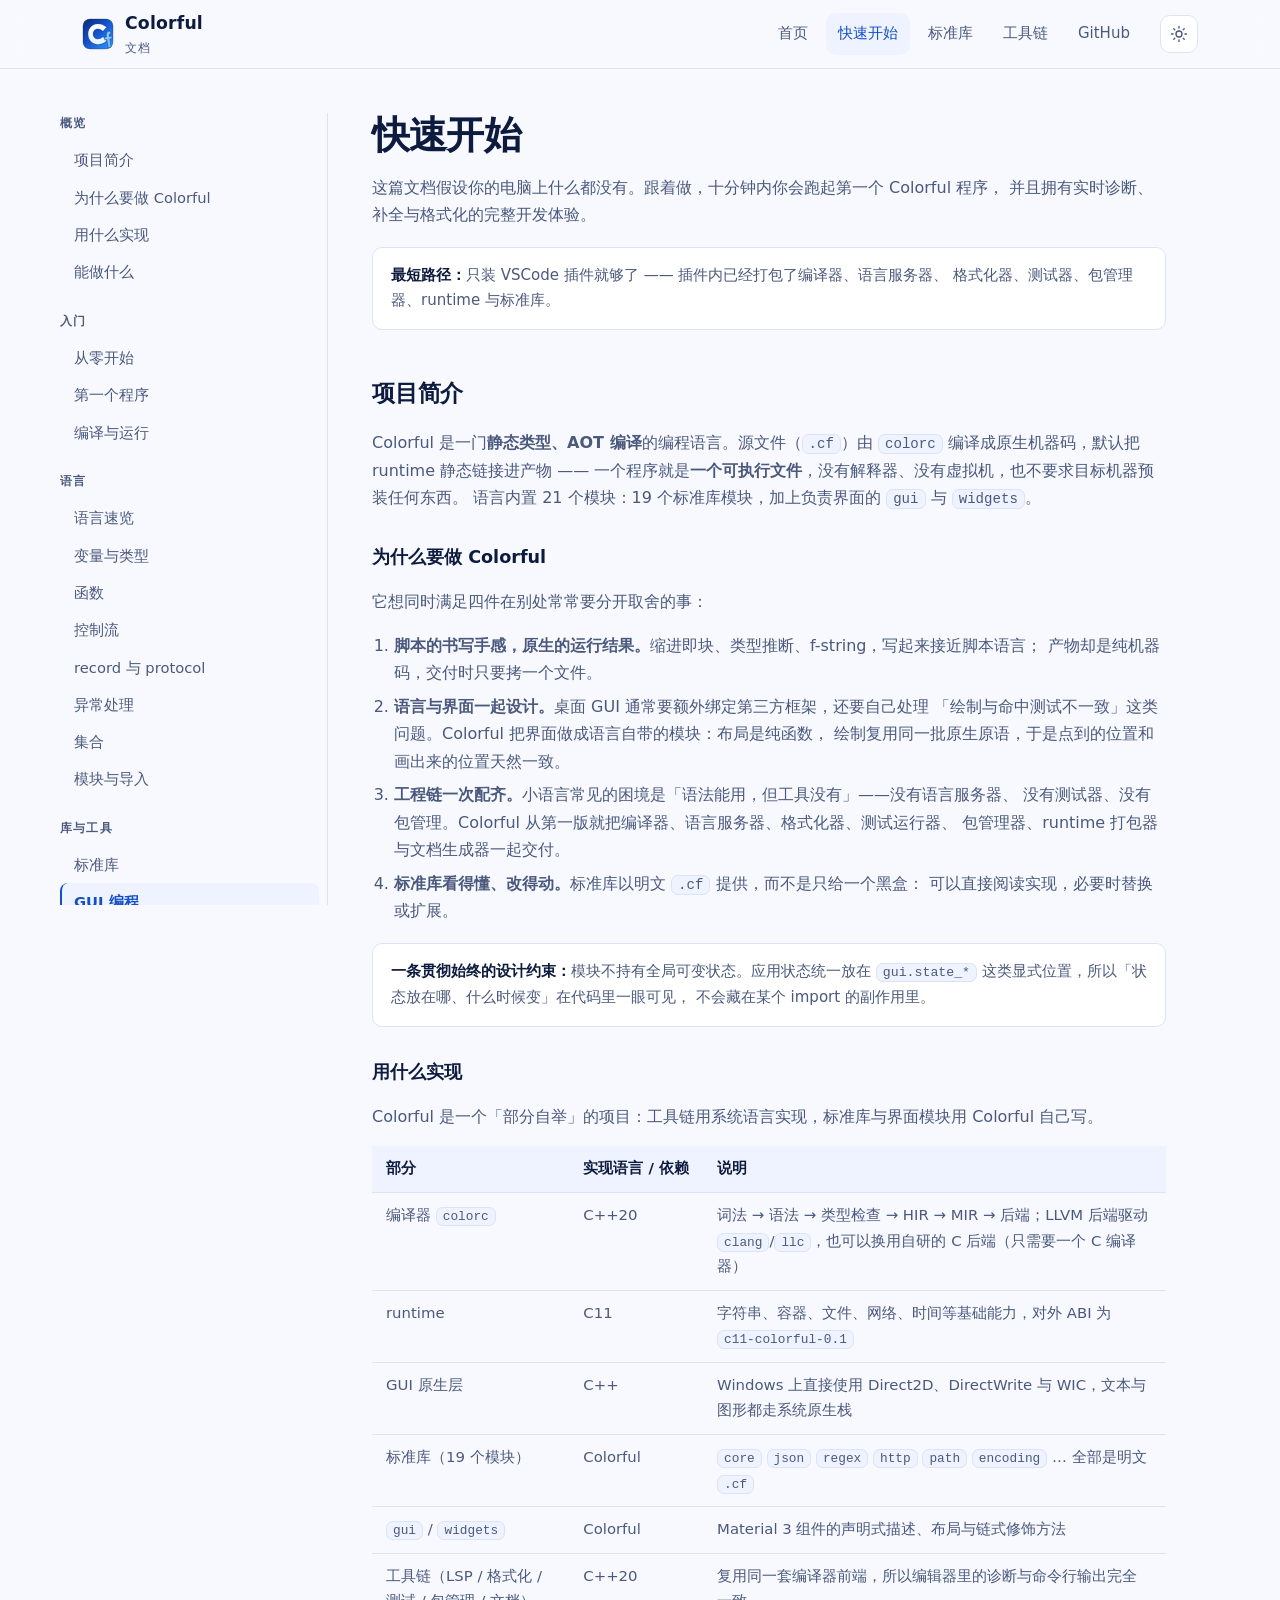
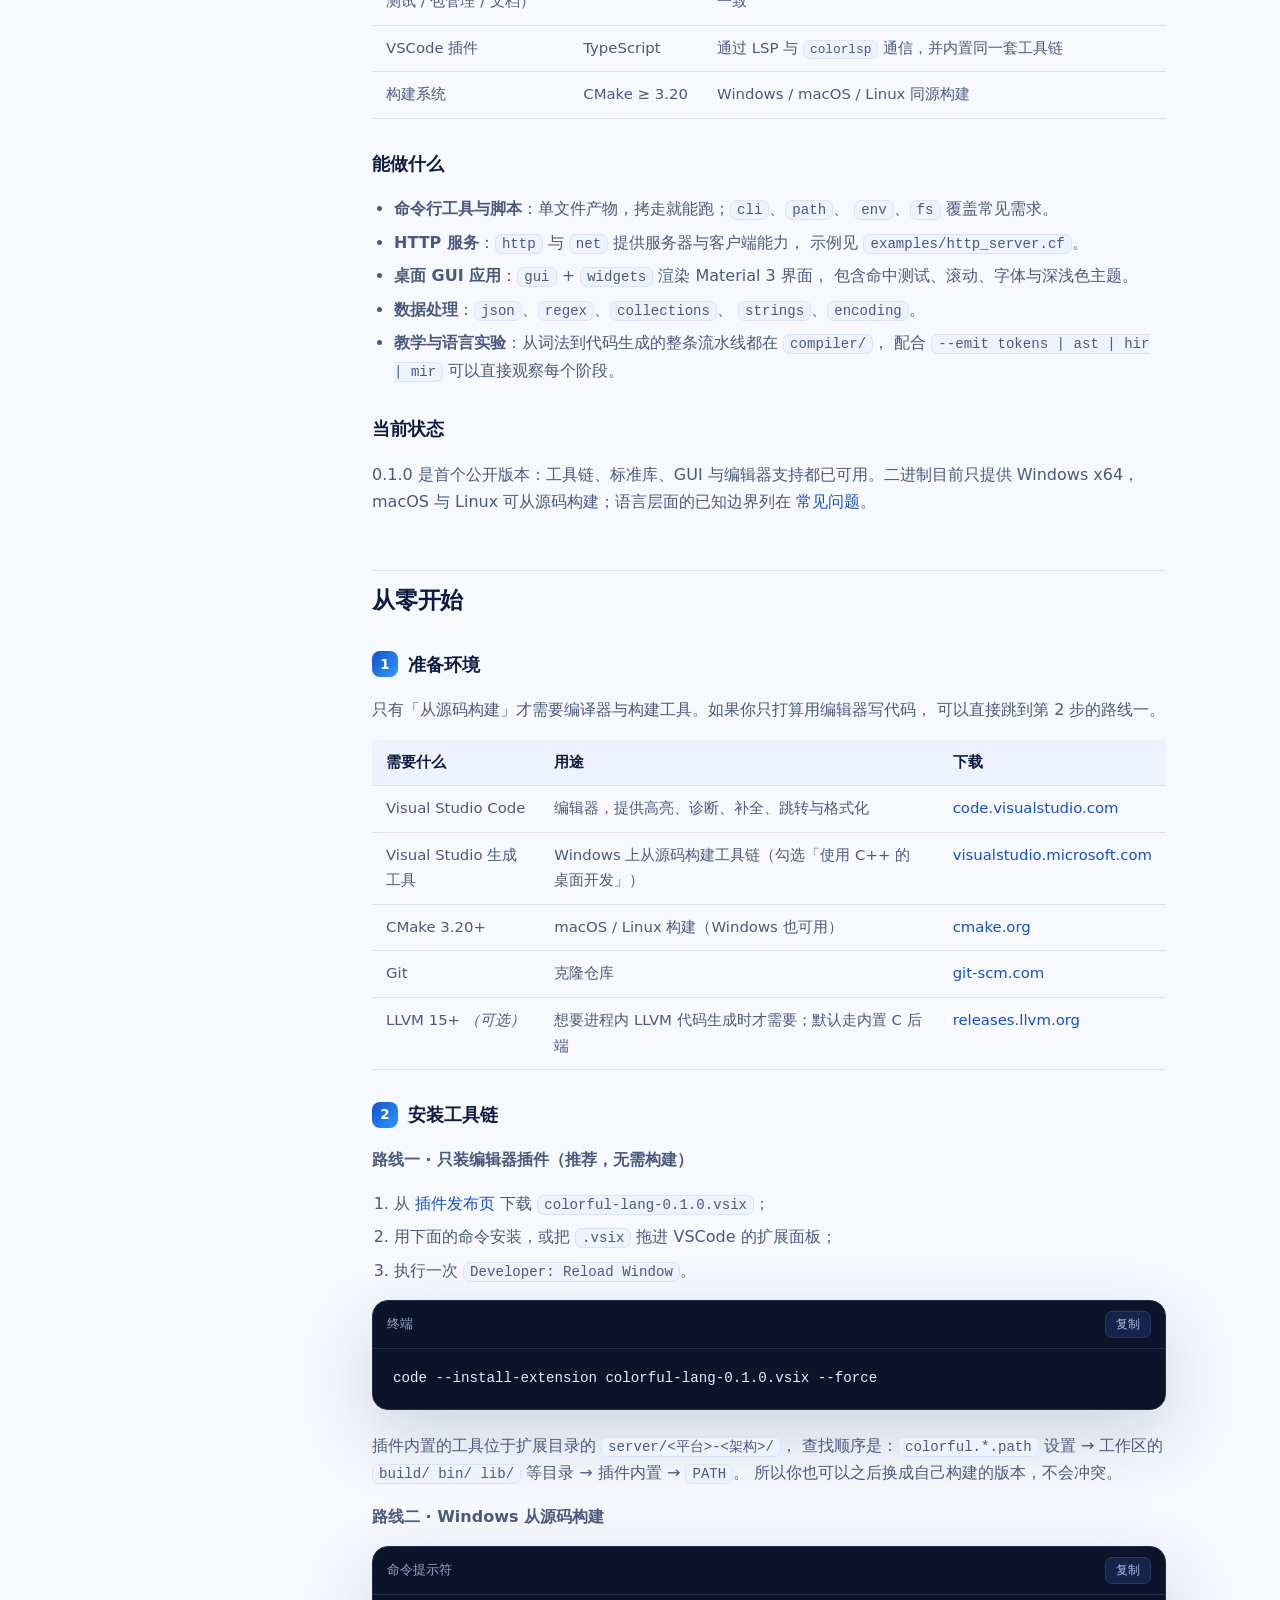
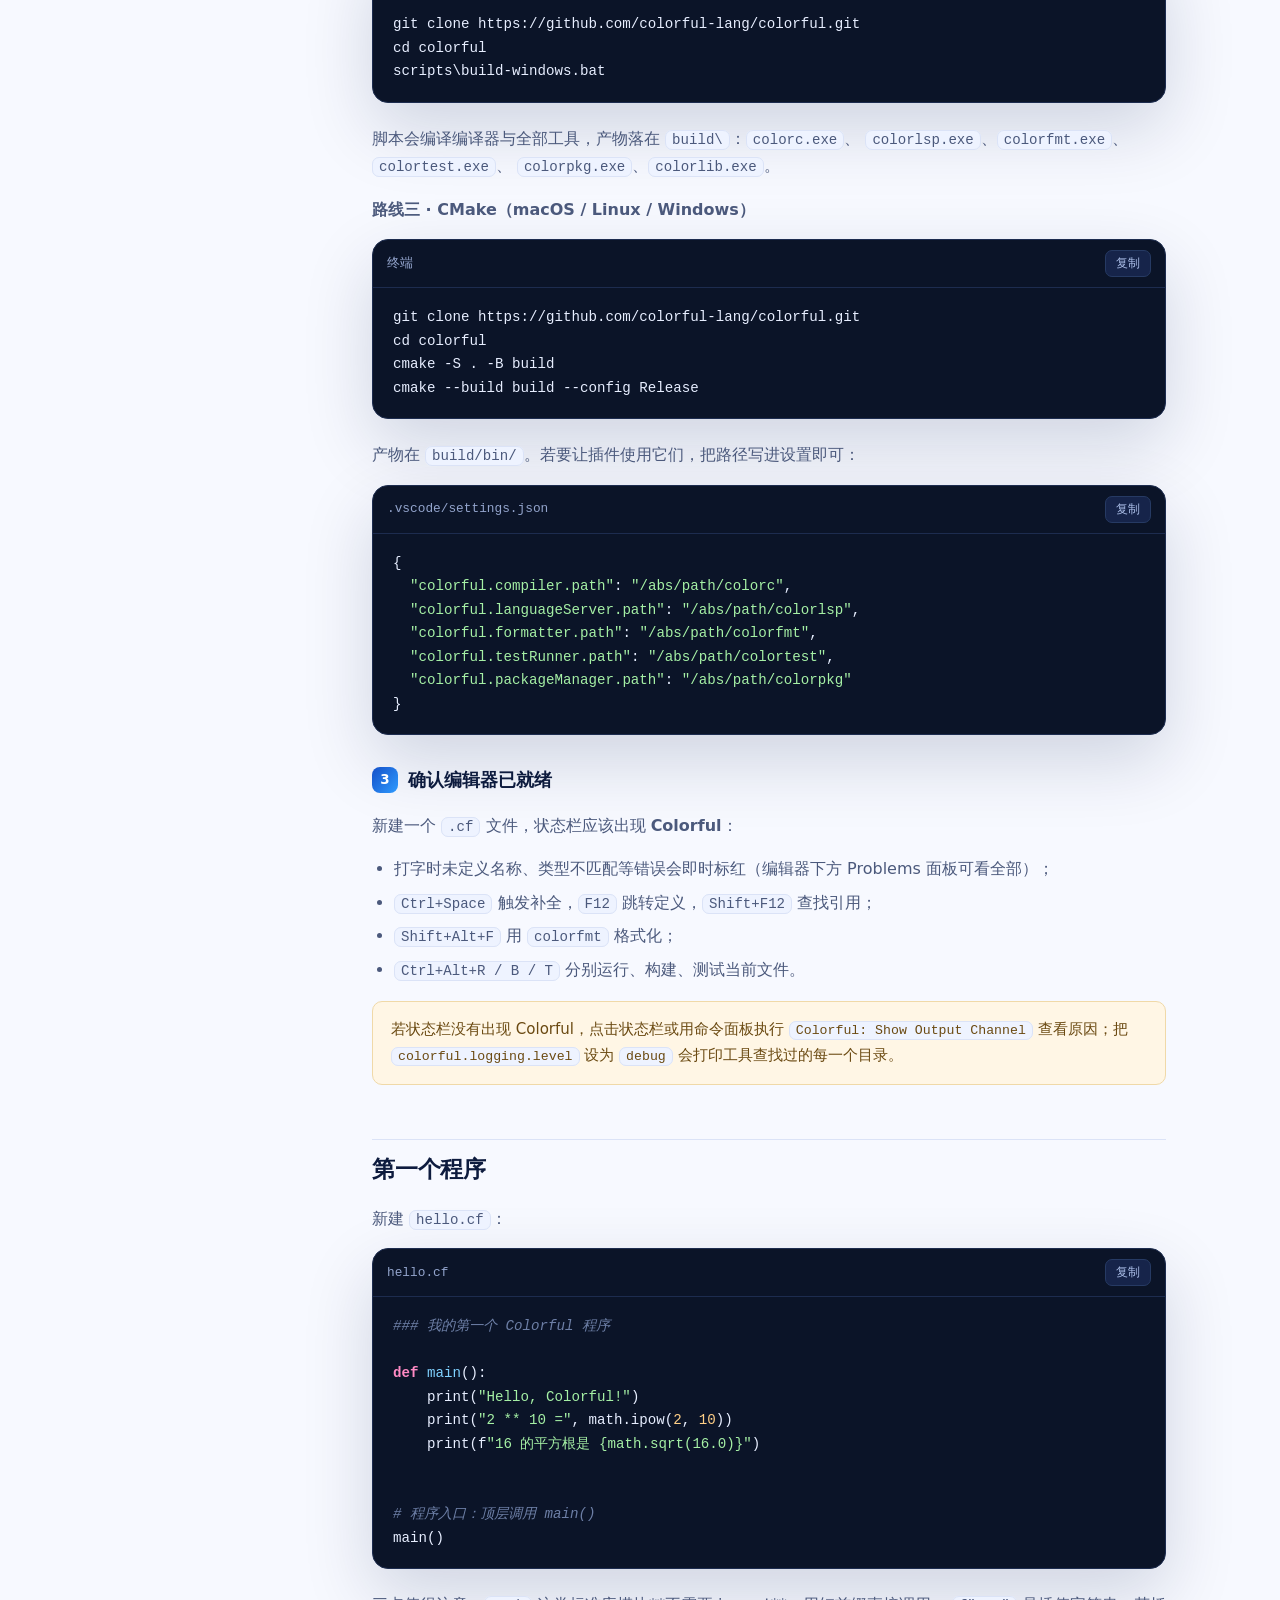
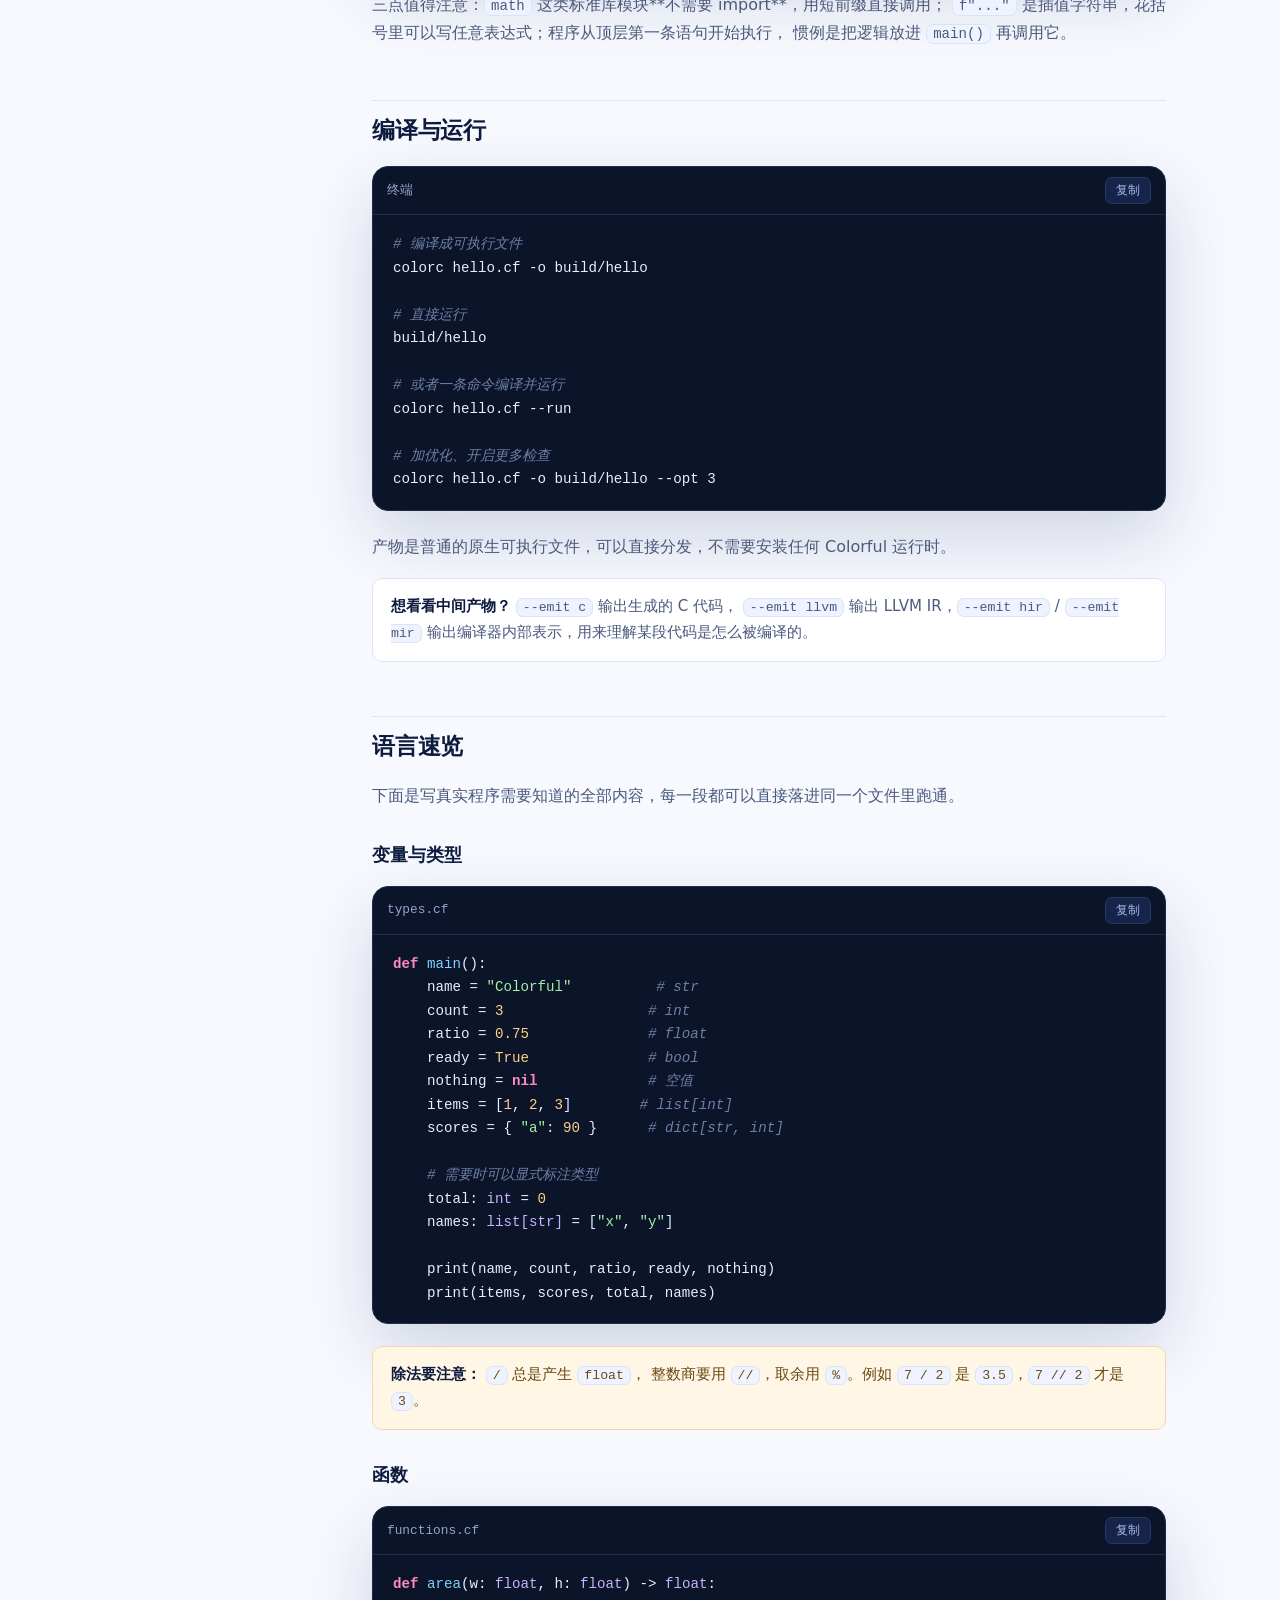
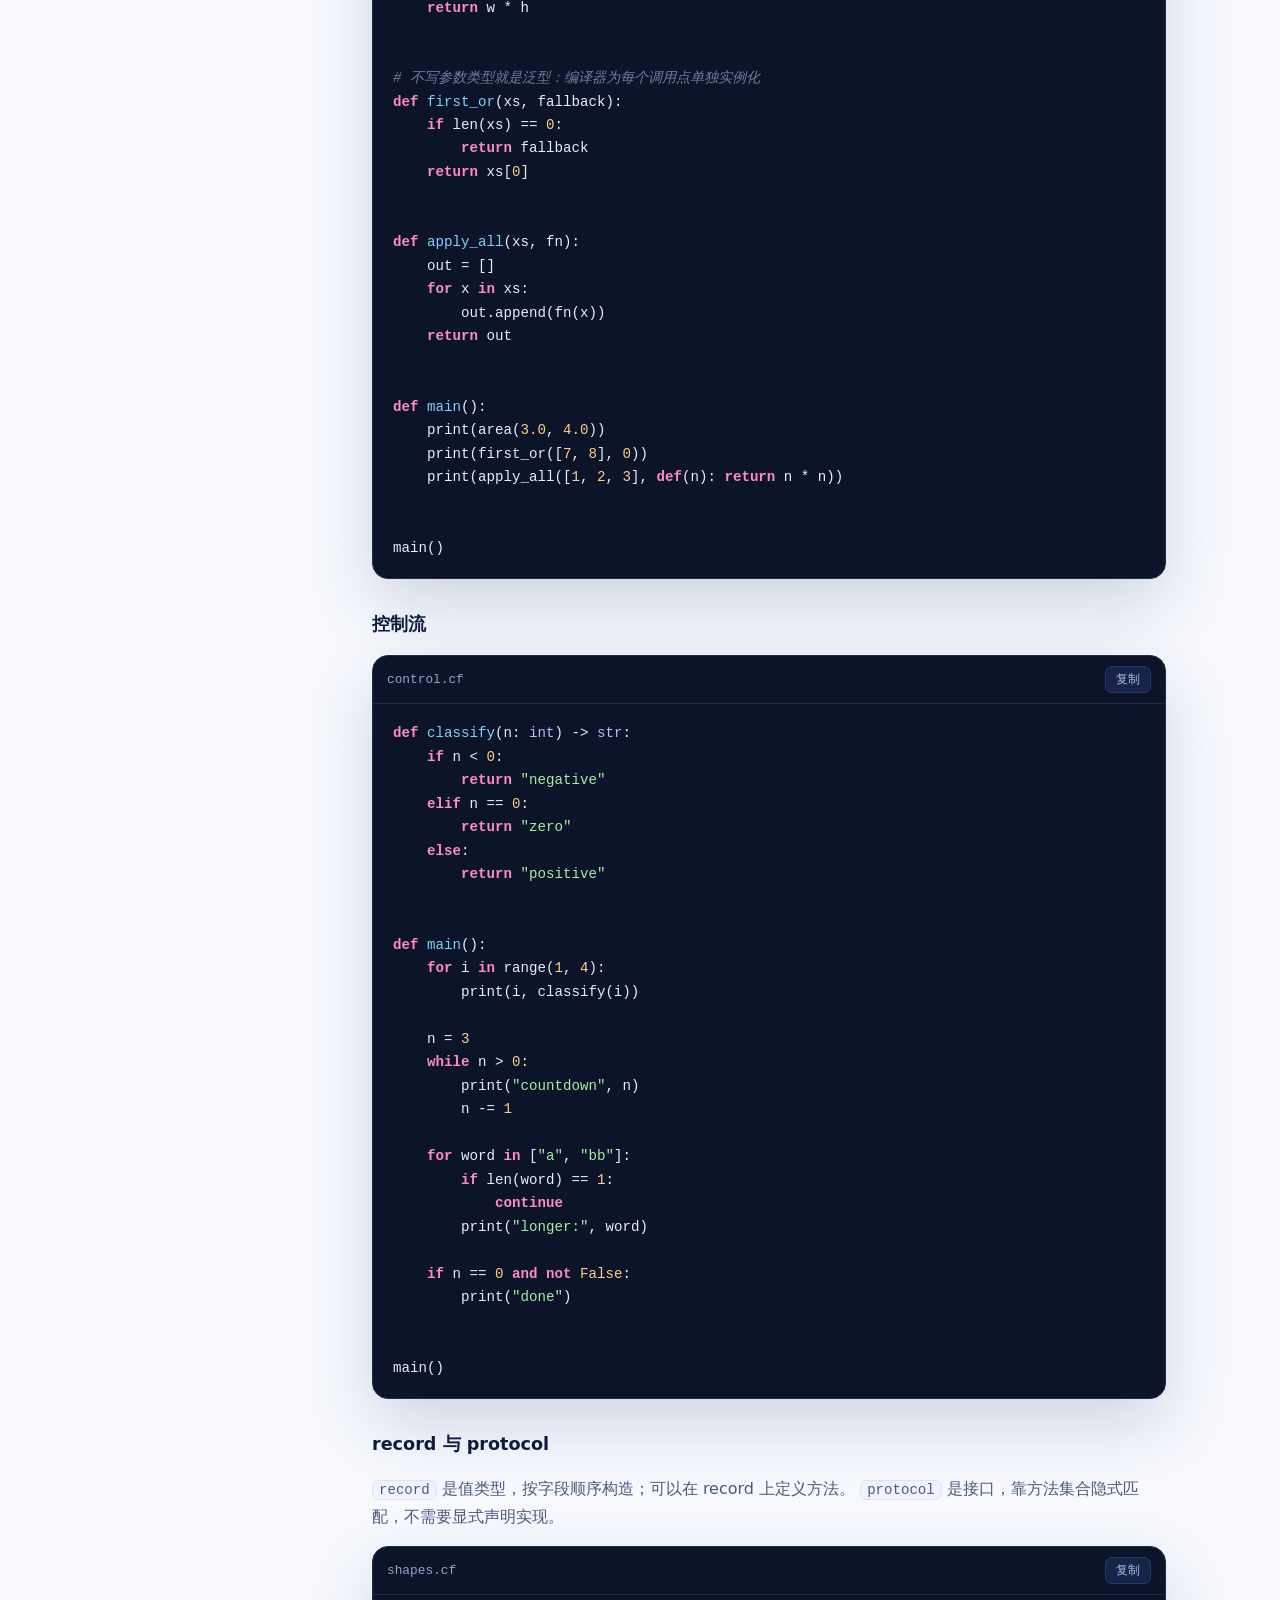
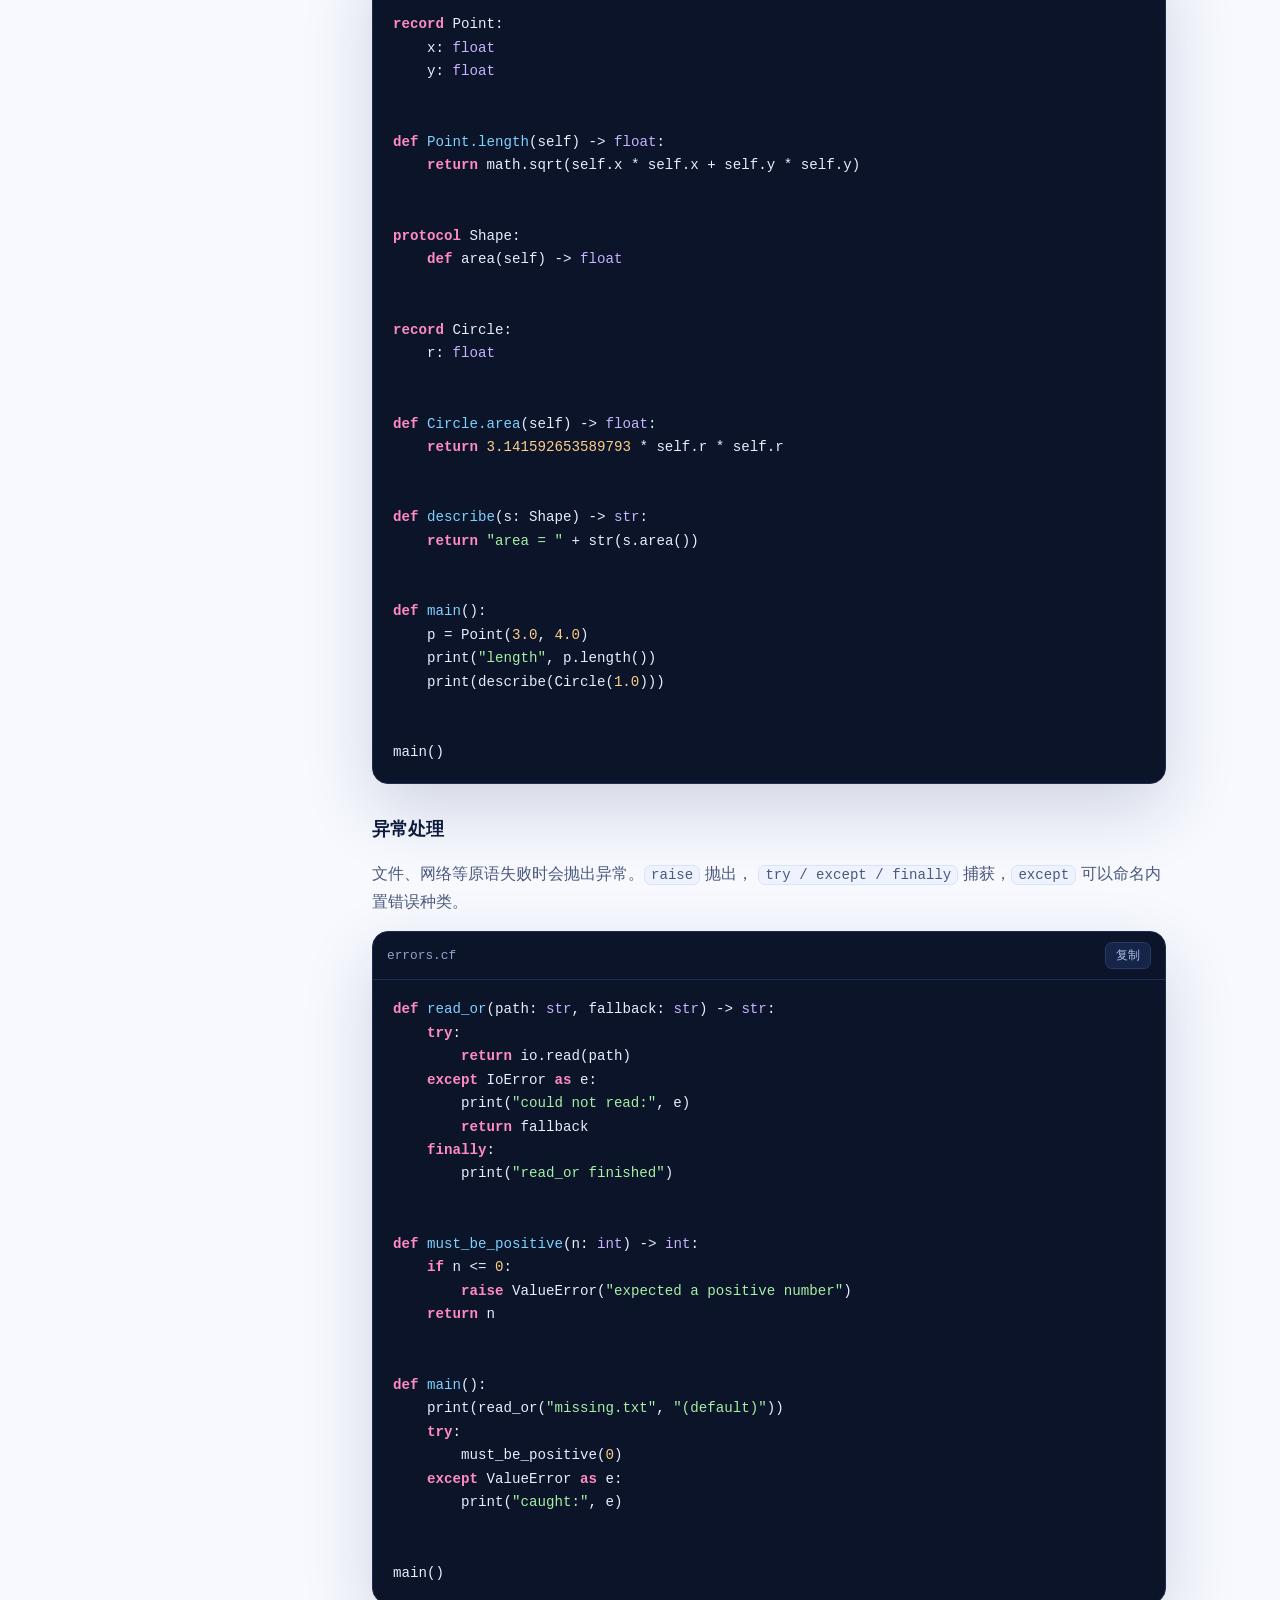
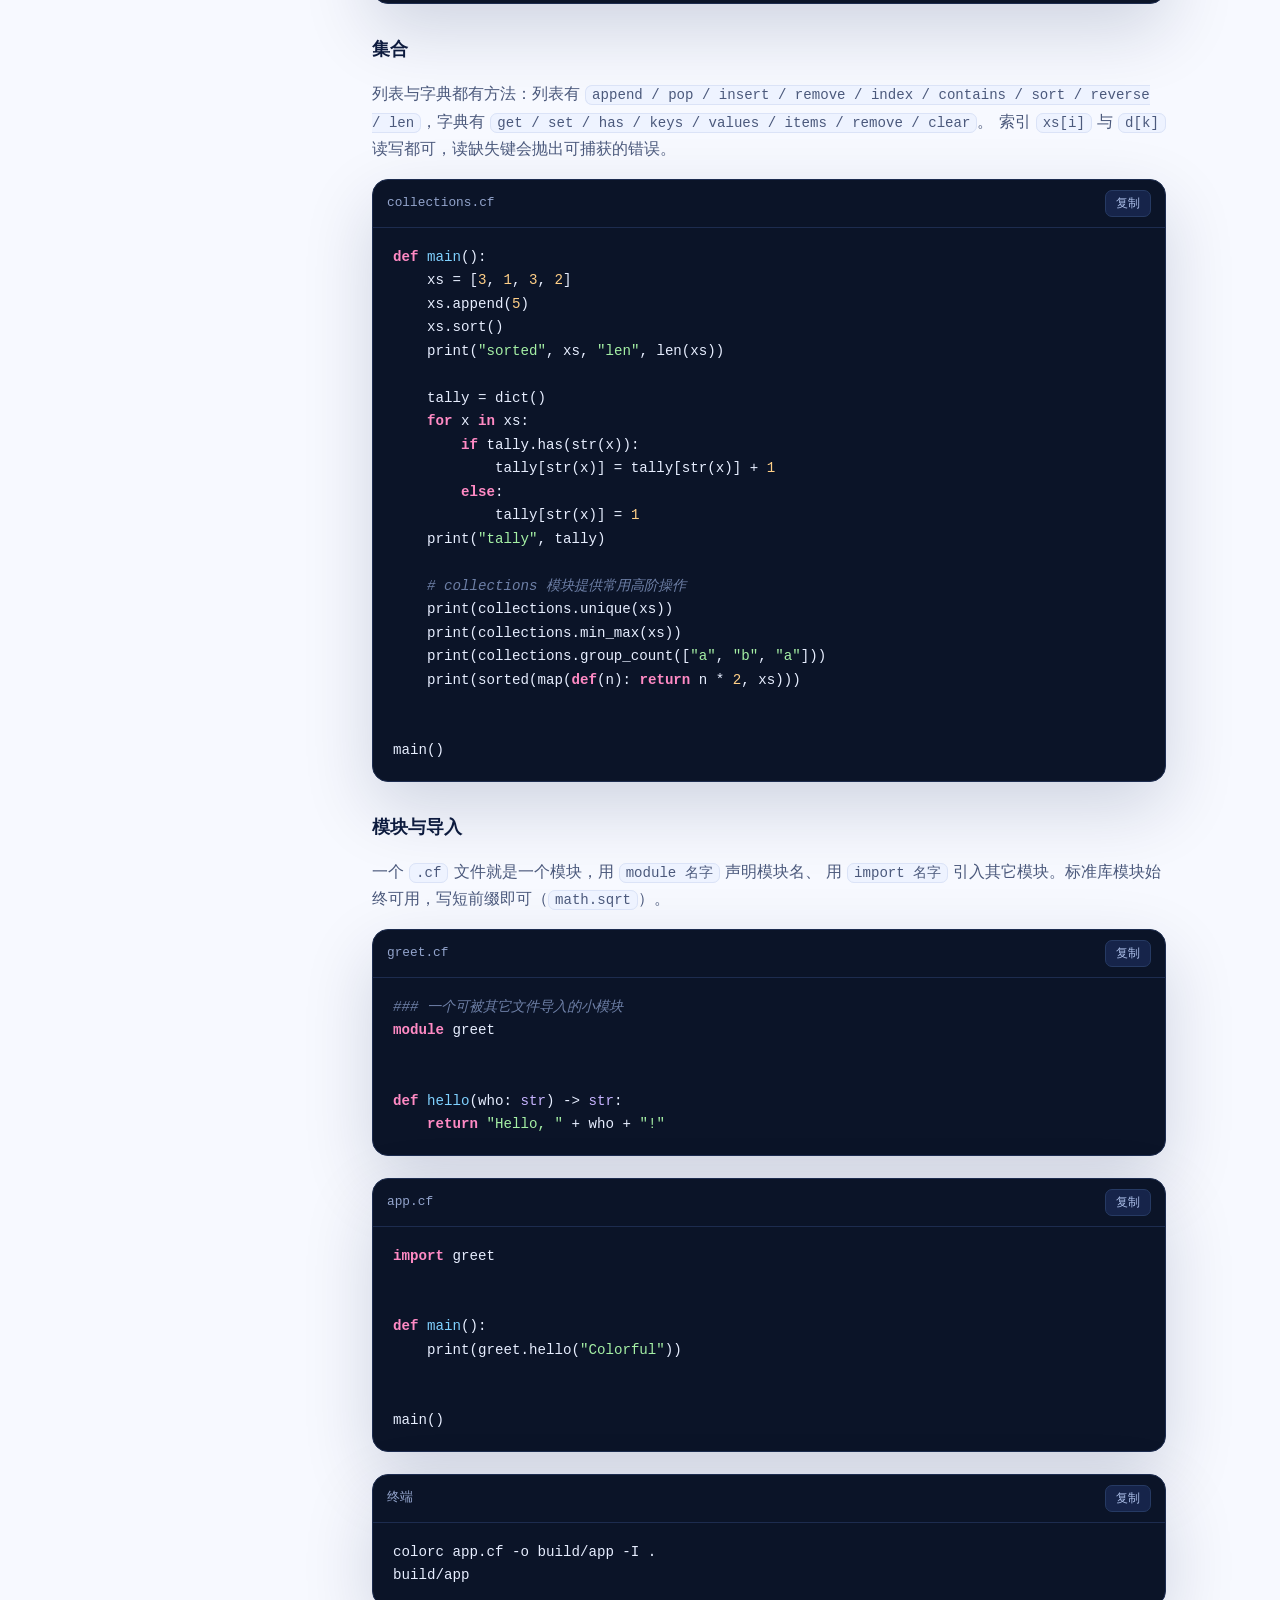
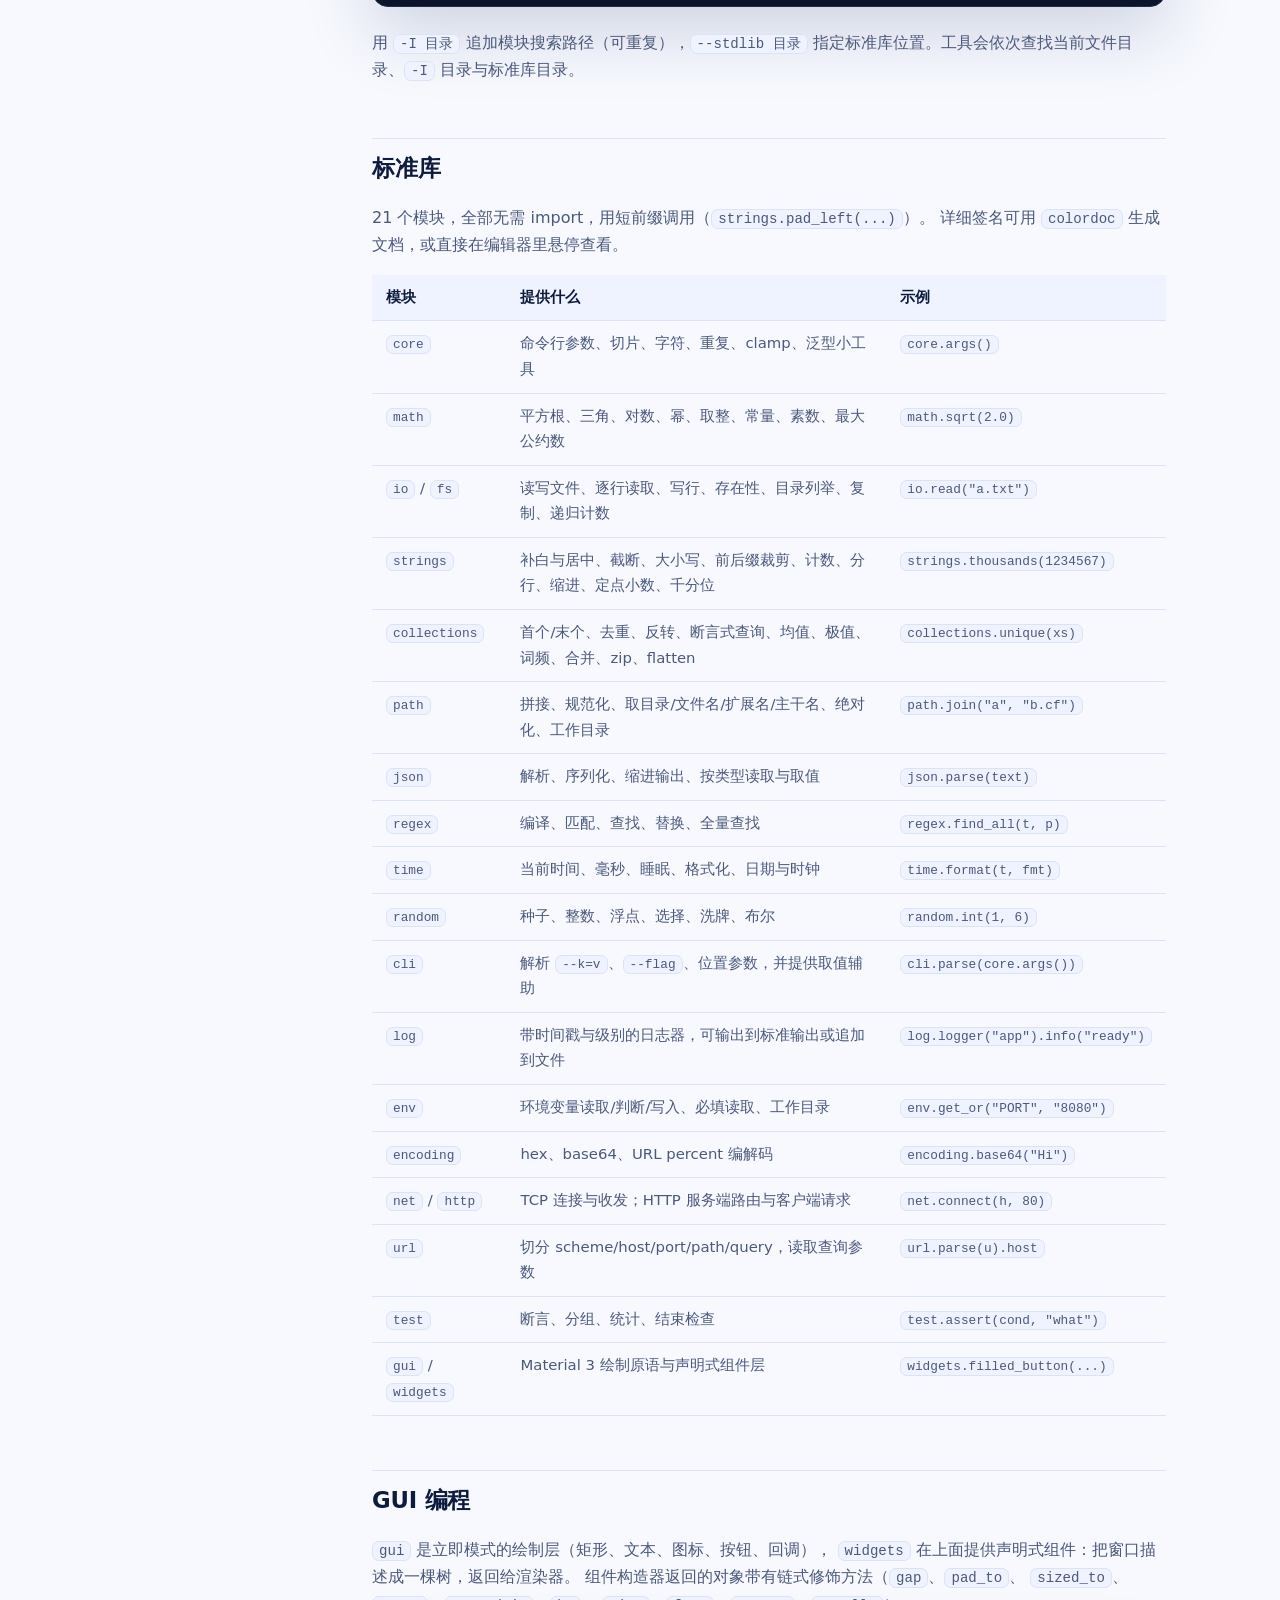
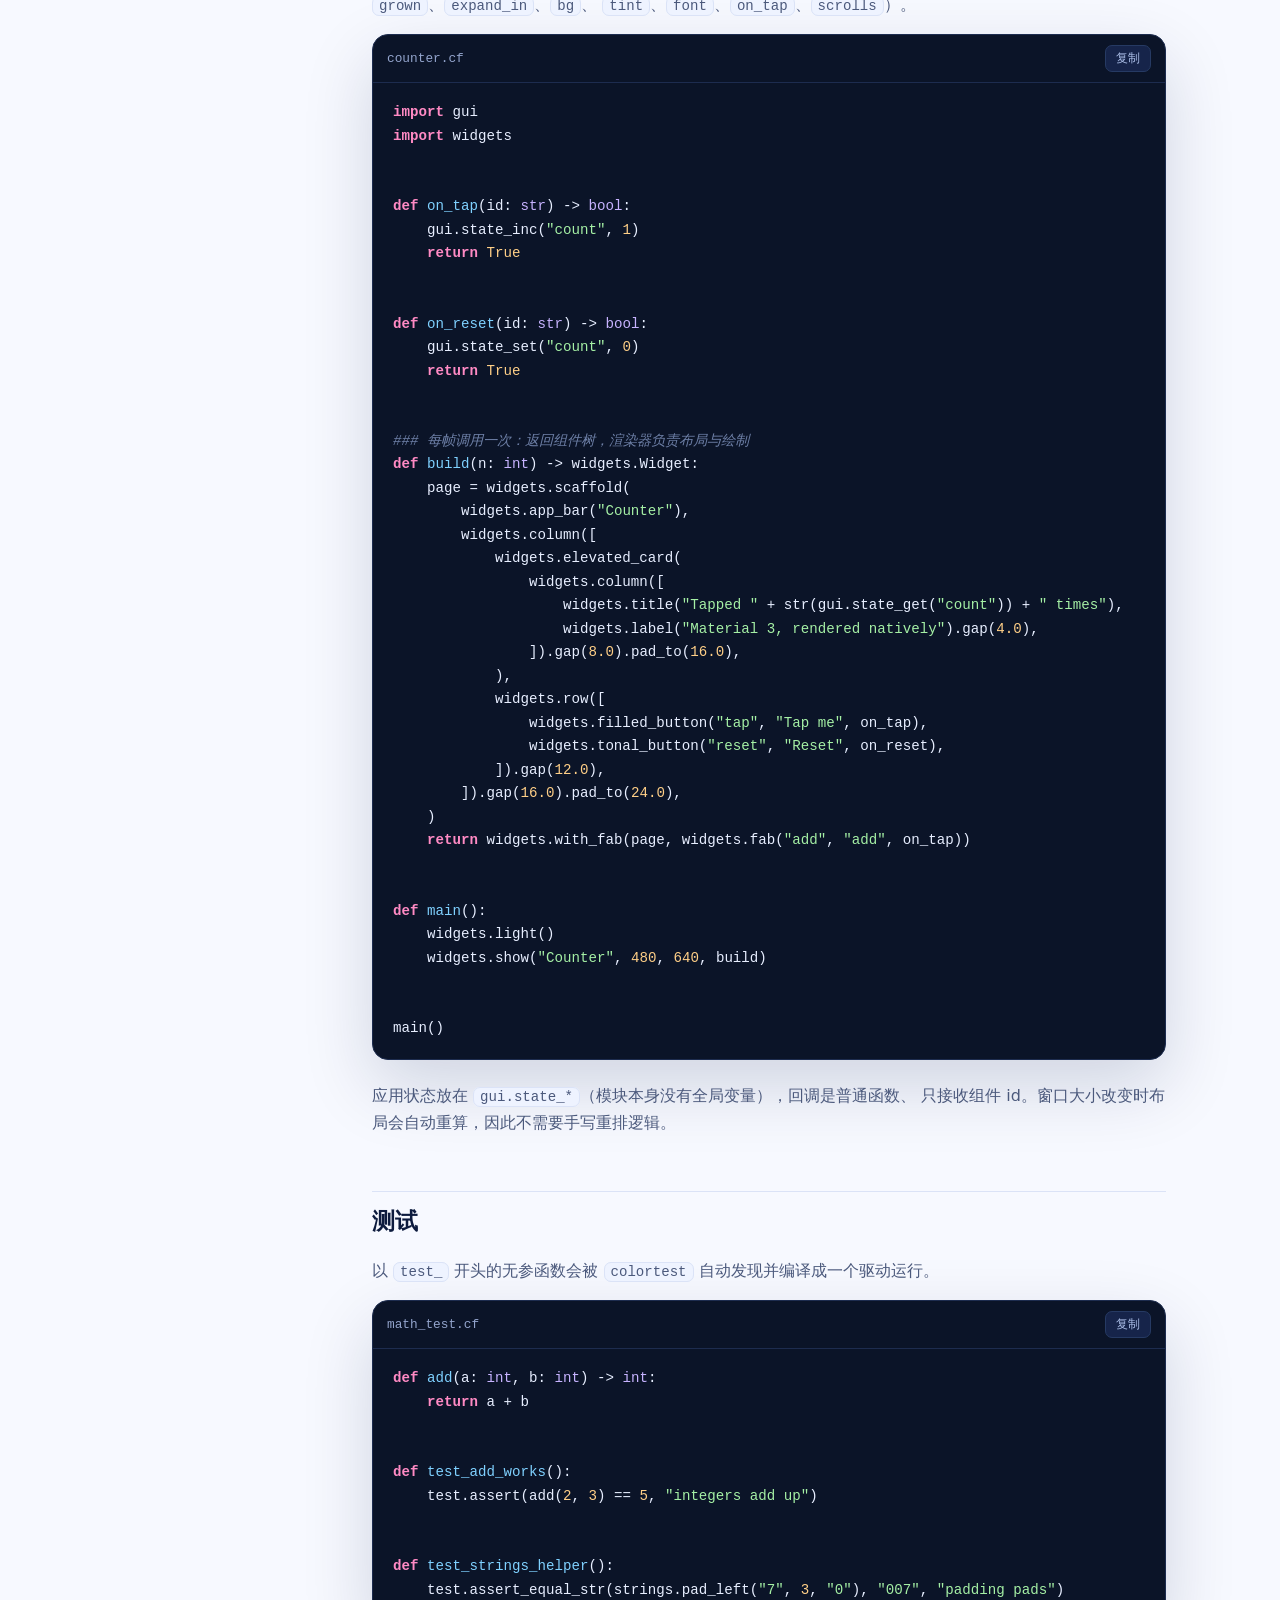
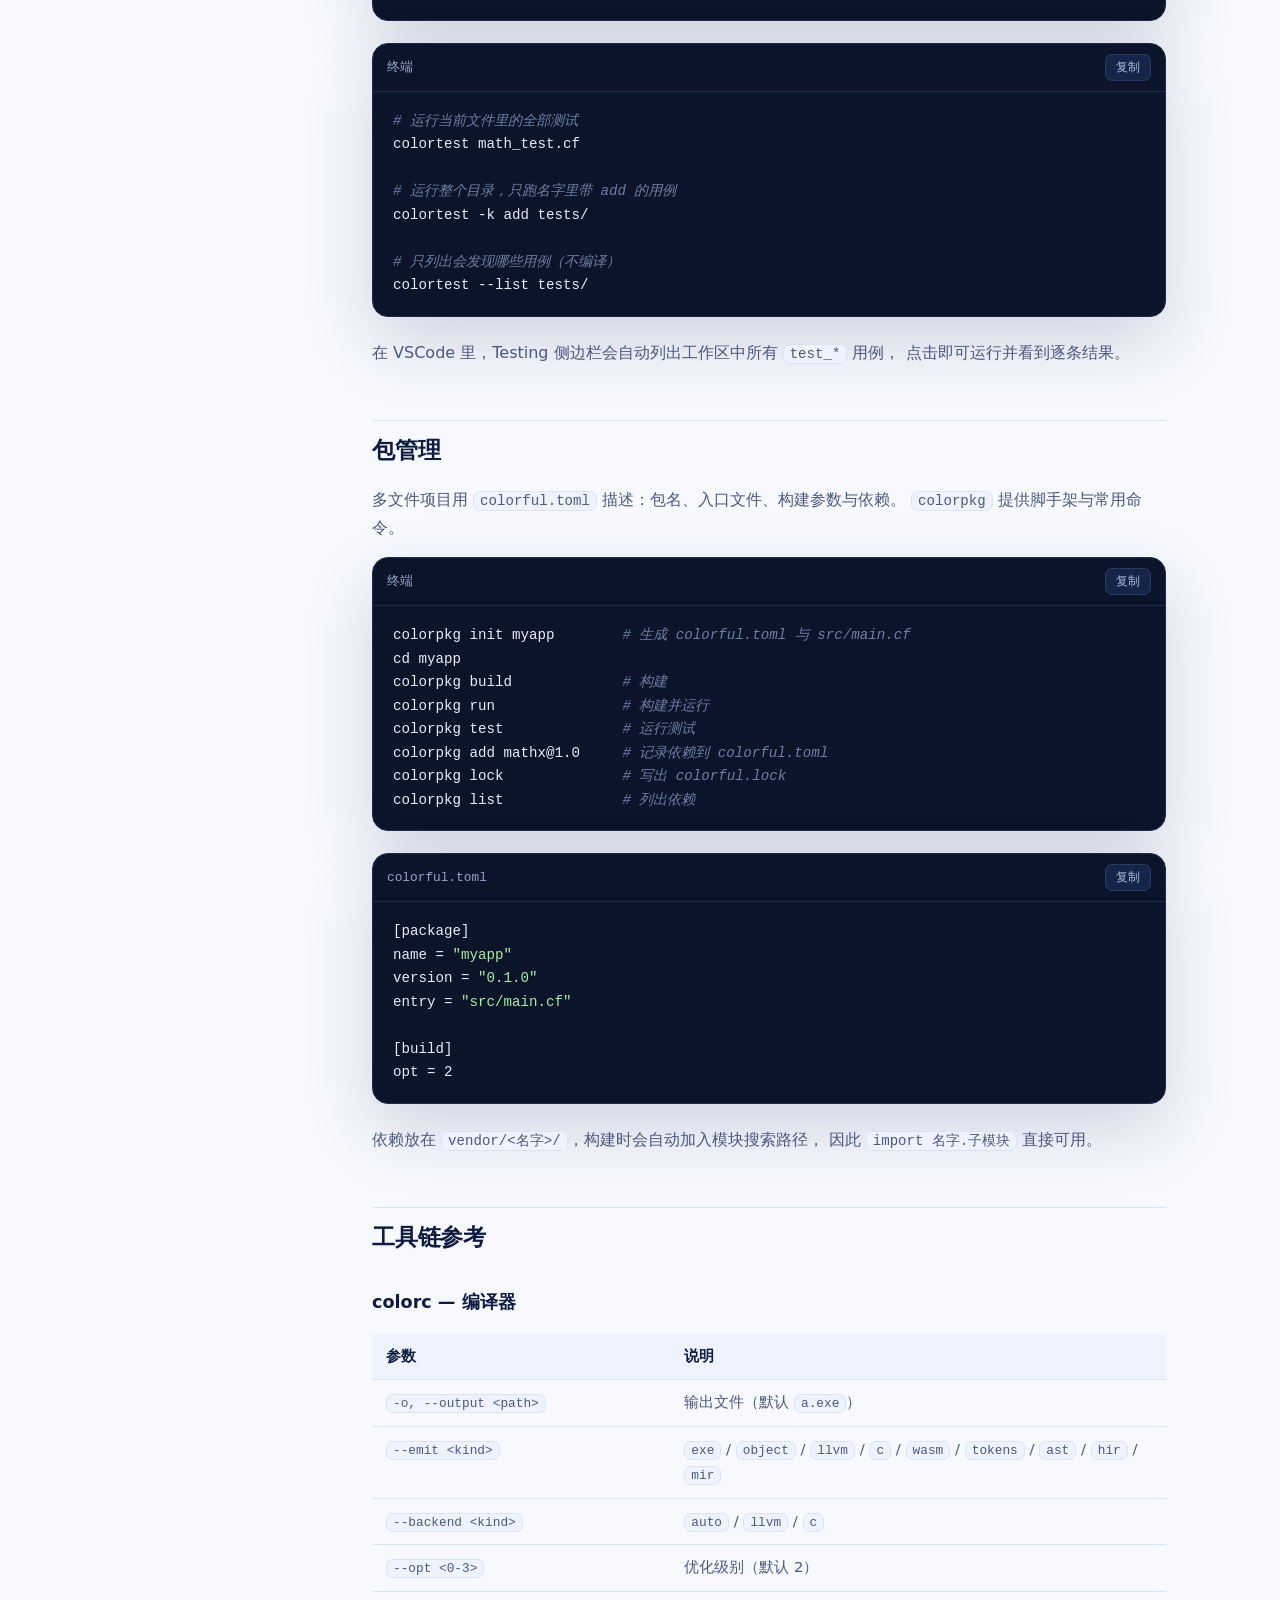
==== commit 1fe012d7: "Add files via upload" ====
--- a/docs.html
+++ b/docs.html
@@ -6,7 +6,7 @@
     <title>快速开始 — Colorful 语言文档</title>
     <meta
       name="description"
-      content="Colorful 语言从零开始教程：准备环境、安装工具链与 VSCode 插件、写第一个程序、编译运行，以及语言速览、21 个标准库模块、GUI 编程、测试、包管理与工具链参数参考。"
+      content="Colorful 语言从零开始教程：准备环境、安装工具链与 VSCode 插件、写第一个程序、编译运行，以及项目简介（为什么创建、用什么实现、能做什么）、语言速览、19 个标准库模块与 GUI 编程、测试、包管理与工具链参数参考。"
     />
     <meta name="theme-color" content="#1450c8" />
     <link rel="icon" type="image/svg+xml" href="assets/img/colorful.svg" />
@@ -56,6 +56,11 @@
     <div class="wrap docs">
       <aside class="docs-sidebar">
         <nav>
+          <h4>概览</h4>
+          <a href="#about">项目简介</a>
+          <a href="#why">为什么要做 Colorful</a>
+          <a href="#built-with">用什么实现</a>
+          <a href="#uses">能做什么</a>
           <h4>入门</h4>
           <a href="#start">从零开始</a>
           <a href="#first-program">第一个程序</a>
@@ -92,6 +97,135 @@
           <strong>最短路径：</strong>只装 VSCode 插件就够了 —— 插件内已经打包了编译器、语言服务器、
           格式化器、测试器、包管理器、runtime 与标准库。
         </div>
+
+        <h2 id="about">项目简介</h2>
+        <p>
+          Colorful 是一门<b>静态类型、AOT 编译</b>的编程语言。源文件（<code>.cf</code>）由
+          <code>colorc</code> 编译成原生机器码，默认把 runtime 静态链接进产物 ——
+          一个程序就是<b>一个可执行文件</b>，没有解释器、没有虚拟机，也不要求目标机器预装任何东西。
+          语言内置 21 个模块：19 个标准库模块，加上负责界面的 <code>gui</code> 与 <code>widgets</code>。
+        </p>
+
+        <h3 id="why">为什么要做 Colorful</h3>
+        <p>它想同时满足四件在别处常常要分开取舍的事：</p>
+        <ol>
+          <li>
+            <b>脚本的书写手感，原生的运行结果。</b>缩进即块、类型推断、f-string，写起来接近脚本语言；
+            产物却是纯机器码，交付时只要拷一个文件。
+          </li>
+          <li>
+            <b>语言与界面一起设计。</b>桌面 GUI 通常要额外绑定第三方框架，还要自己处理
+            「绘制与命中测试不一致」这类问题。Colorful 把界面做成语言自带的模块：布局是纯函数，
+            绘制复用同一批原生原语，于是点到的位置和画出来的位置天然一致。
+          </li>
+          <li>
+            <b>工程链一次配齐。</b>小语言常见的困境是「语法能用，但工具没有」——没有语言服务器、
+            没有测试器、没有包管理。Colorful 从第一版就把编译器、语言服务器、格式化器、测试运行器、
+            包管理器、runtime 打包器与文档生成器一起交付。
+          </li>
+          <li>
+            <b>标准库看得懂、改得动。</b>标准库以明文 <code>.cf</code> 提供，而不是只给一个黑盒：
+            可以直接阅读实现，必要时替换或扩展。
+          </li>
+        </ol>
+        <div class="callout">
+          <strong>一条贯彻始终的设计约束：</strong>模块不持有全局可变状态。应用状态统一放在
+          <code>gui.state_*</code> 这类显式位置，所以「状态放在哪、什么时候变」在代码里一眼可见，
+          不会藏在某个 import 的副作用里。
+        </div>
+
+        <h3 id="built-with">用什么实现</h3>
+        <p>Colorful 是一个「部分自举」的项目：工具链用系统语言实现，标准库与界面模块用 Colorful 自己写。</p>
+        <div class="table-scroll">
+          <table>
+            <thead>
+              <tr>
+                <th>部分</th>
+                <th>实现语言 / 依赖</th>
+                <th>说明</th>
+              </tr>
+            </thead>
+            <tbody>
+              <tr>
+                <td>编译器 <code>colorc</code></td>
+                <td>C++20</td>
+                <td>
+                  词法 → 语法 → 类型检查 → HIR → MIR → 后端；LLVM 后端驱动
+                  <code>clang</code>/<code>llc</code>，也可以换用自研的 C 后端（只需要一个 C 编译器）
+                </td>
+              </tr>
+              <tr>
+                <td>runtime</td>
+                <td>C11</td>
+                <td>字符串、容器、文件、网络、时间等基础能力，对外 ABI 为 <code>c11-colorful-0.1</code></td>
+              </tr>
+              <tr>
+                <td>GUI 原生层</td>
+                <td>C++</td>
+                <td>Windows 上直接使用 Direct2D、DirectWrite 与 WIC，文本与图形都走系统原生栈</td>
+              </tr>
+              <tr>
+                <td>标准库（19 个模块）</td>
+                <td>Colorful</td>
+                <td>
+                  <code>core</code> <code>json</code> <code>regex</code> <code>http</code>
+                  <code>path</code> <code>encoding</code> … 全部是明文 <code>.cf</code>
+                </td>
+              </tr>
+              <tr>
+                <td><code>gui</code> / <code>widgets</code></td>
+                <td>Colorful</td>
+                <td>Material 3 组件的声明式描述、布局与链式修饰方法</td>
+              </tr>
+              <tr>
+                <td>工具链（LSP / 格式化 / 测试 / 包管理 / 文档）</td>
+                <td>C++20</td>
+                <td>复用同一套编译器前端，所以编辑器里的诊断与命令行输出完全一致</td>
+              </tr>
+              <tr>
+                <td>VSCode 插件</td>
+                <td>TypeScript</td>
+                <td>通过 LSP 与 <code>colorlsp</code> 通信，并内置同一套工具链</td>
+              </tr>
+              <tr>
+                <td>构建系统</td>
+                <td>CMake ≥ 3.20</td>
+                <td>Windows / macOS / Linux 同源构建</td>
+              </tr>
+            </tbody>
+          </table>
+        </div>
+
+        <h3 id="uses">能做什么</h3>
+        <ul>
+          <li>
+            <b>命令行工具与脚本</b>：单文件产物，拷走就能跑；<code>cli</code>、<code>path</code>、
+            <code>env</code>、<code>fs</code> 覆盖常见需求。
+          </li>
+          <li>
+            <b>HTTP 服务</b>：<code>http</code> 与 <code>net</code> 提供服务器与客户端能力，
+            示例见 <code>examples/http_server.cf</code>。
+          </li>
+          <li>
+            <b>桌面 GUI 应用</b>：<code>gui</code> + <code>widgets</code> 渲染 Material 3 界面，
+            包含命中测试、滚动、字体与深浅色主题。
+          </li>
+          <li>
+            <b>数据处理</b>：<code>json</code>、<code>regex</code>、<code>collections</code>、
+            <code>strings</code>、<code>encoding</code>。
+          </li>
+          <li>
+            <b>教学与语言实验</b>：从词法到代码生成的整条流水线都在 <code>compiler/</code>，
+            配合 <code>--emit tokens | ast | hir | mir</code> 可以直接观察每个阶段。
+          </li>
+        </ul>
+
+        <h3 id="status">当前状态</h3>
+        <p>
+          0.1.0 是首个公开版本：工具链、标准库、GUI 与编辑器支持都已可用。二进制目前只提供
+          Windows x64，macOS 与 Linux 可从源码构建；语言层面的已知边界列在
+          <a href="#troubleshooting">常见问题</a>。
+        </p>
 
         <h2 id="start">从零开始</h2>
 
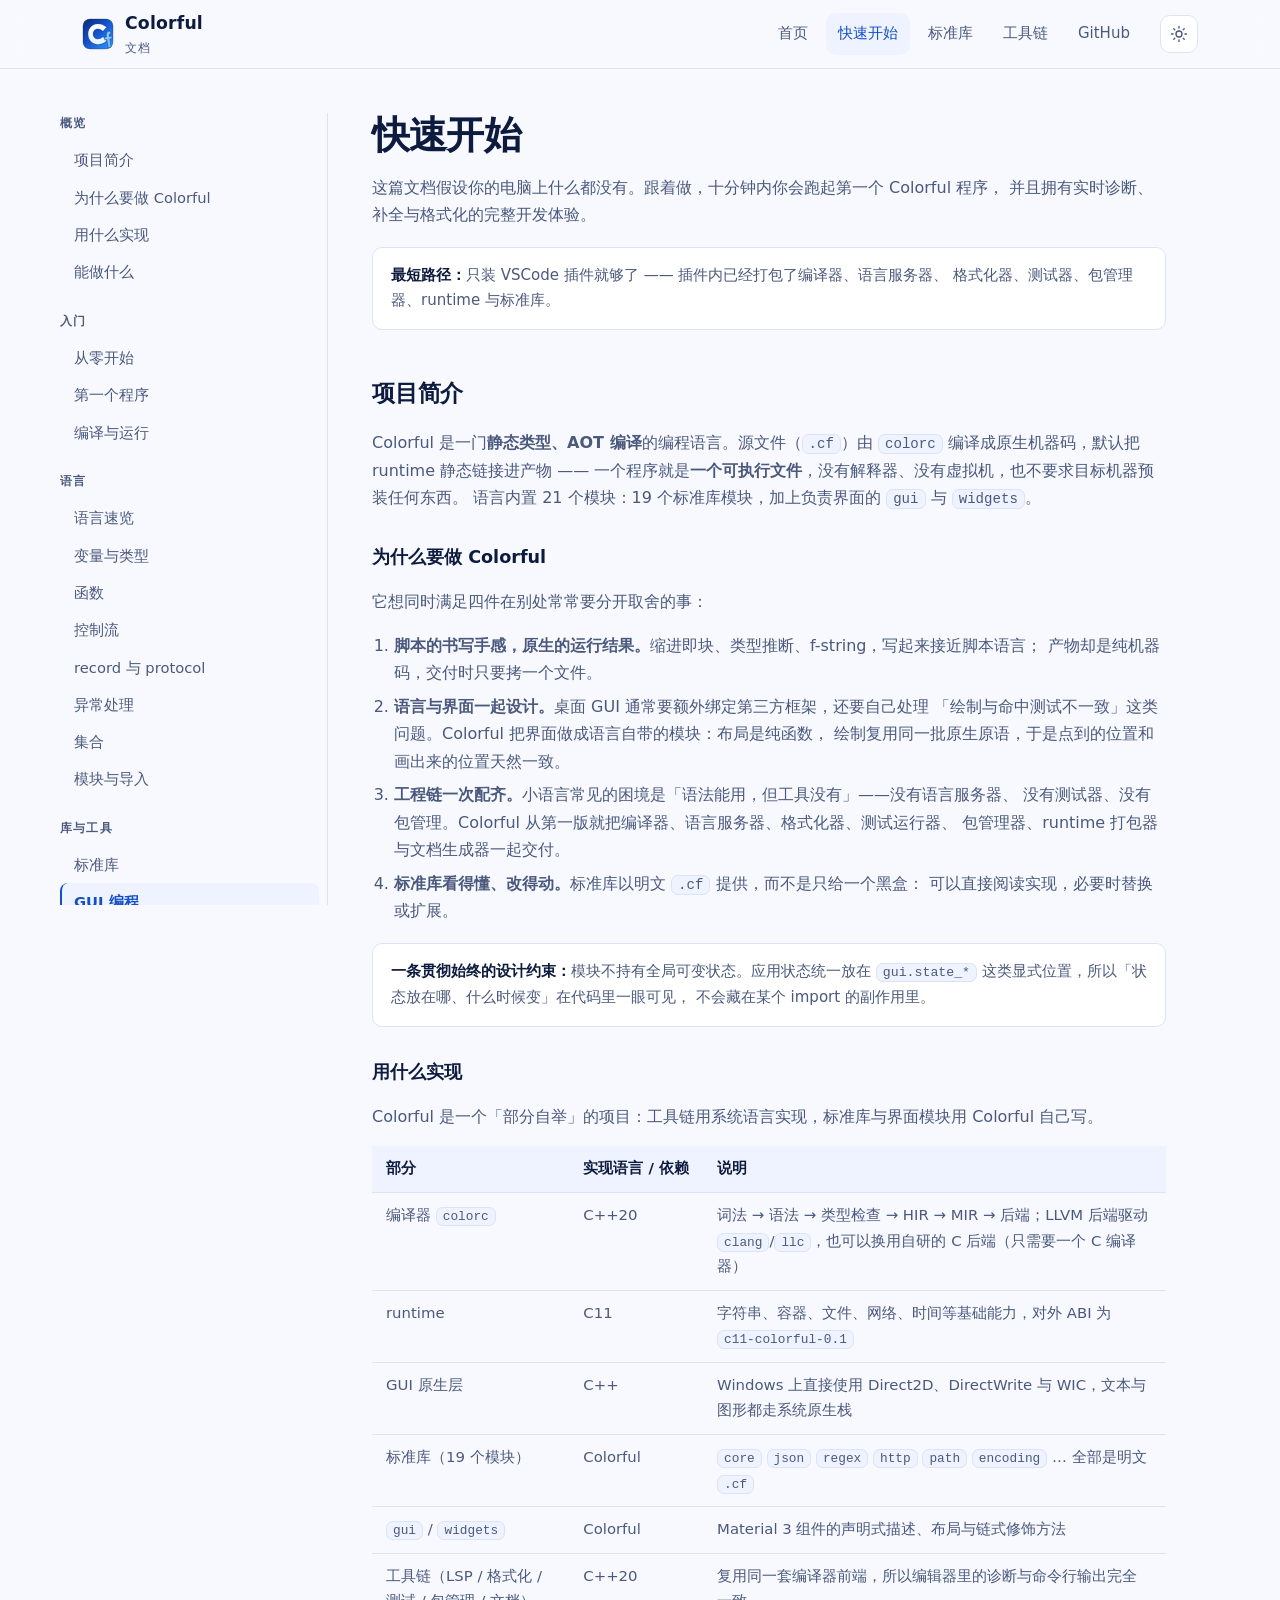
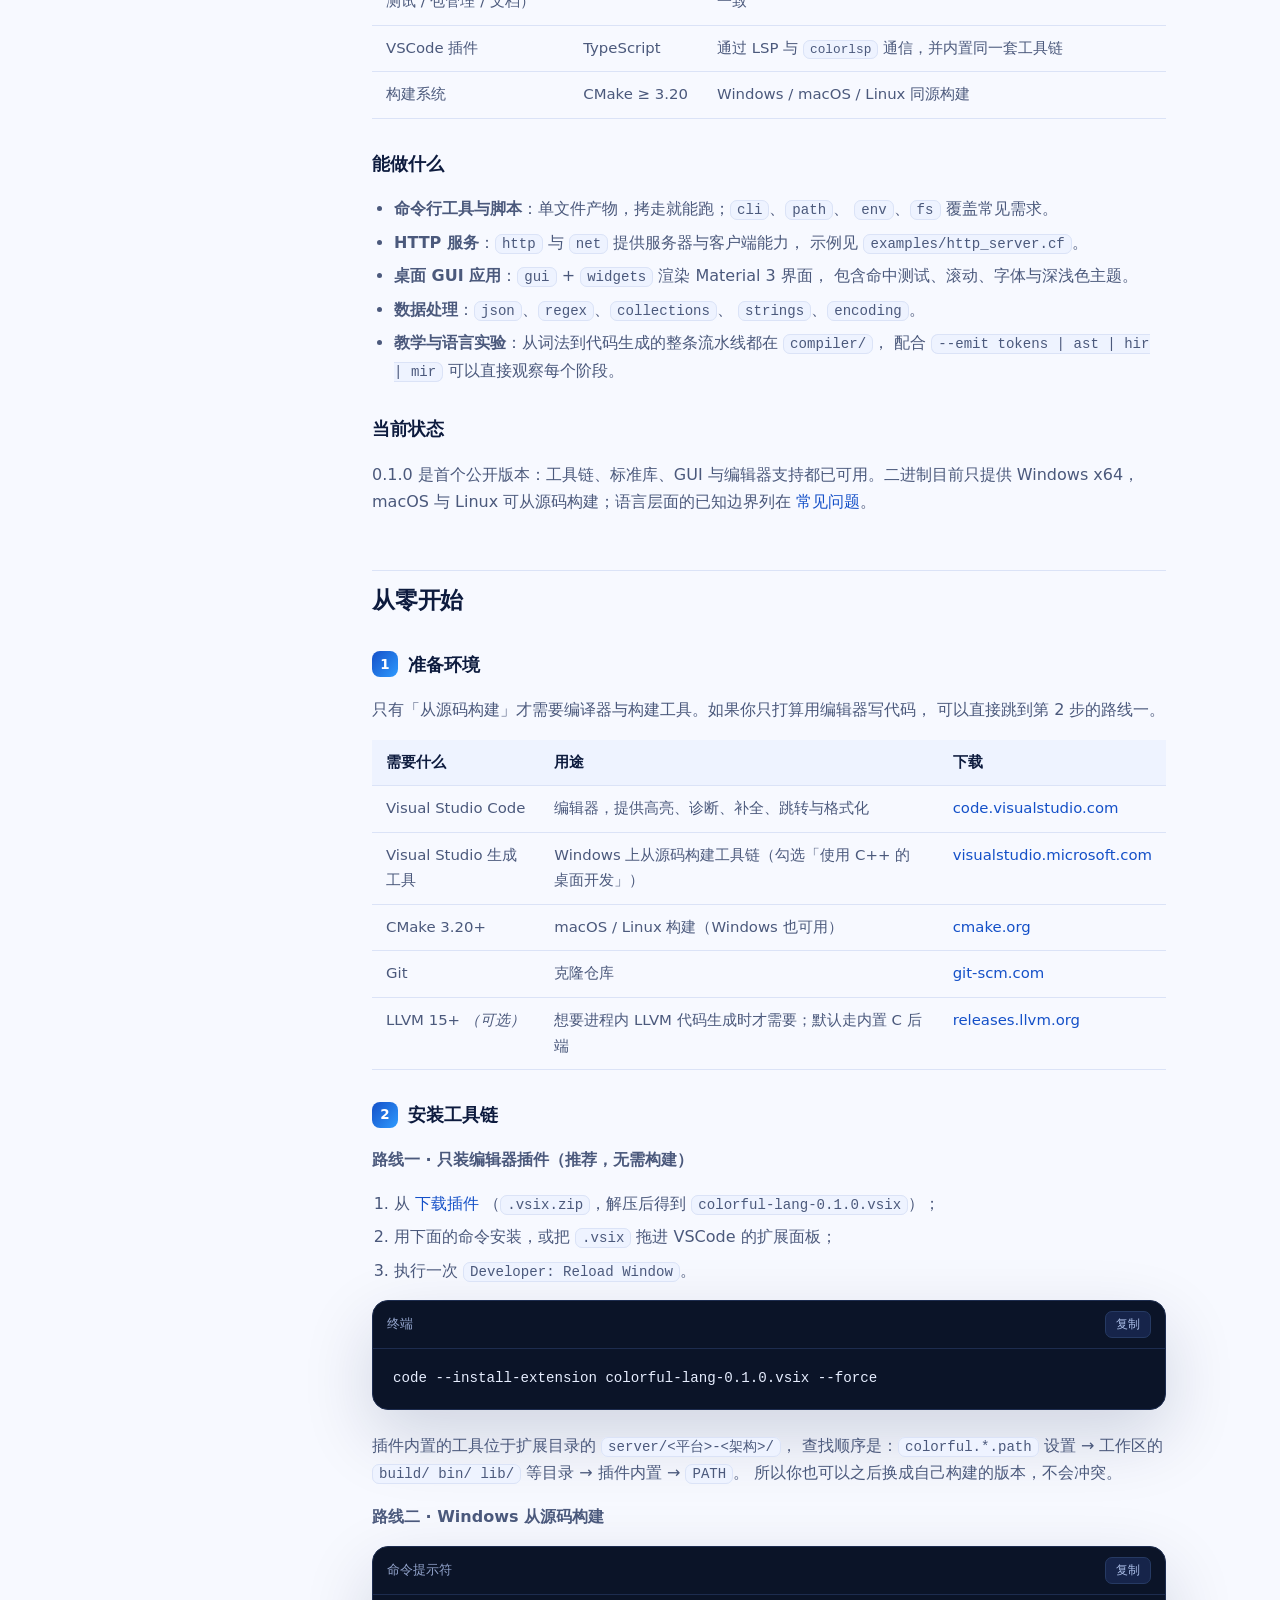
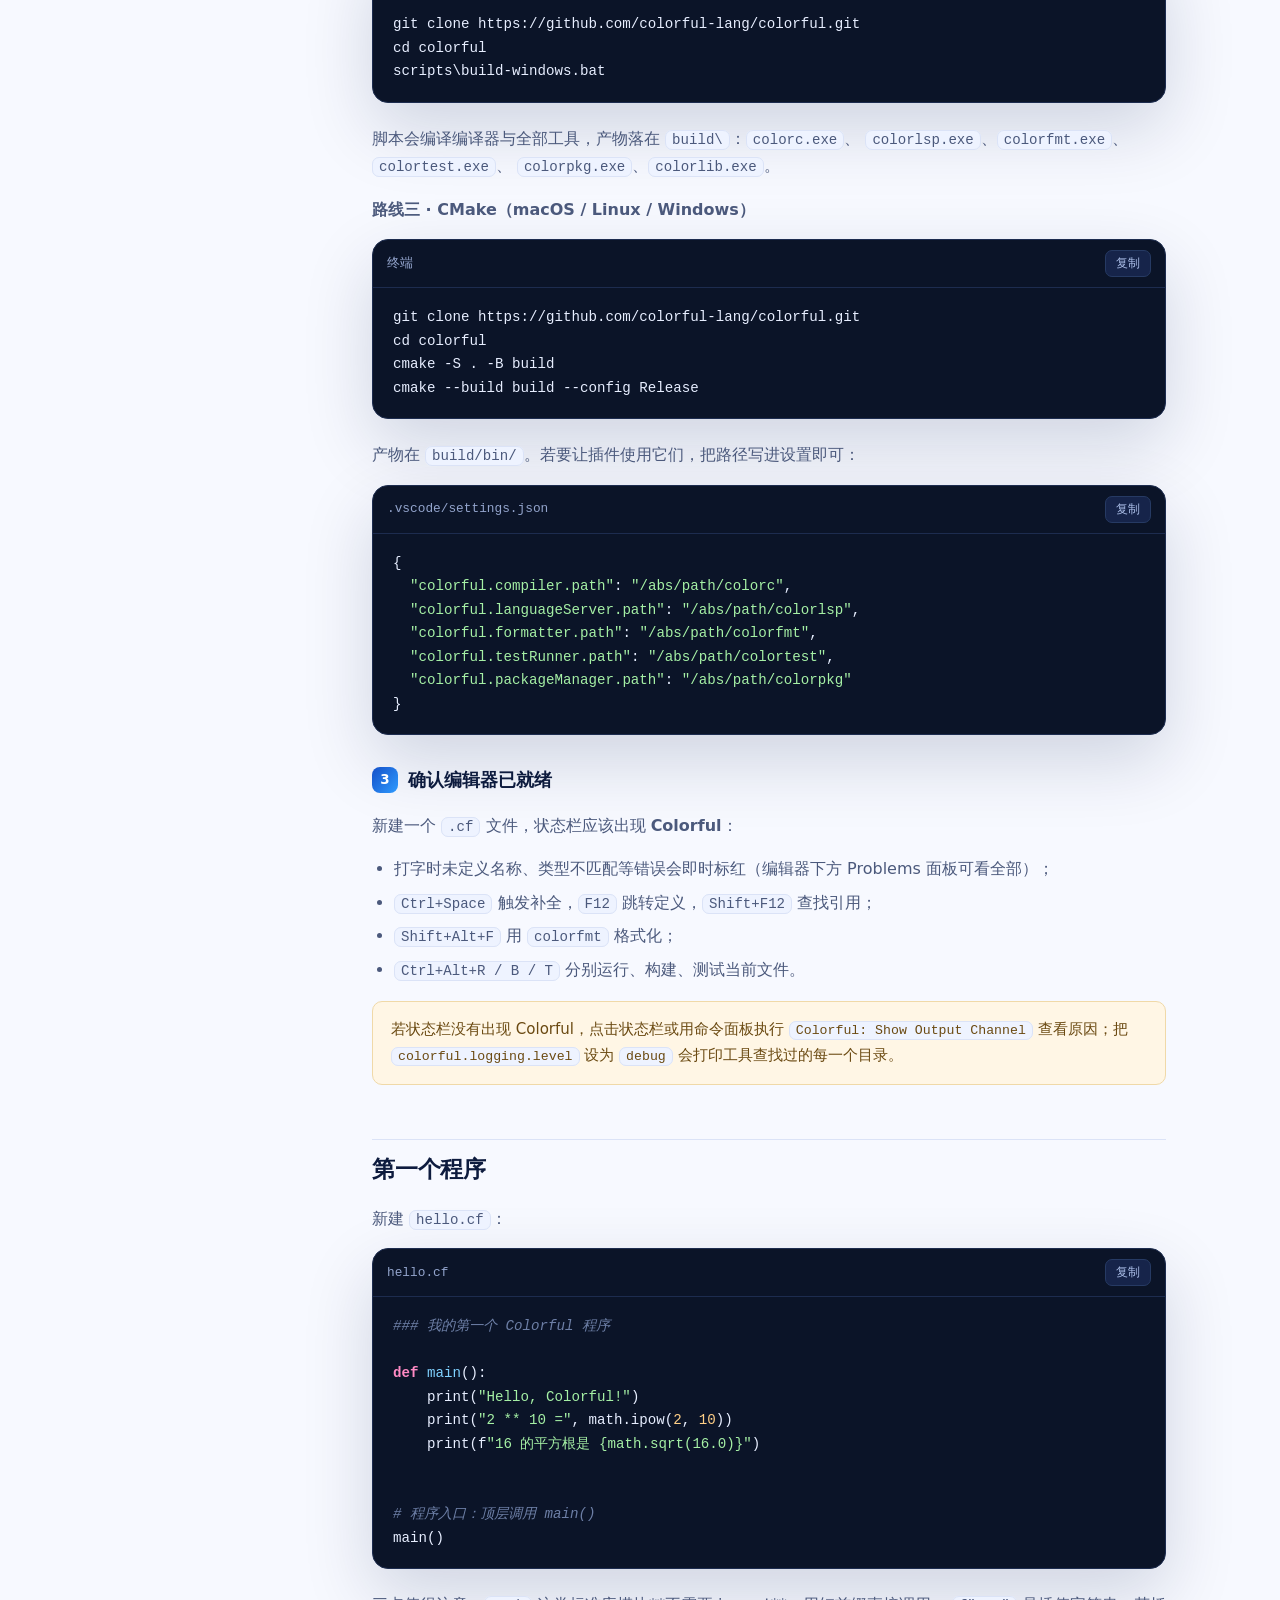
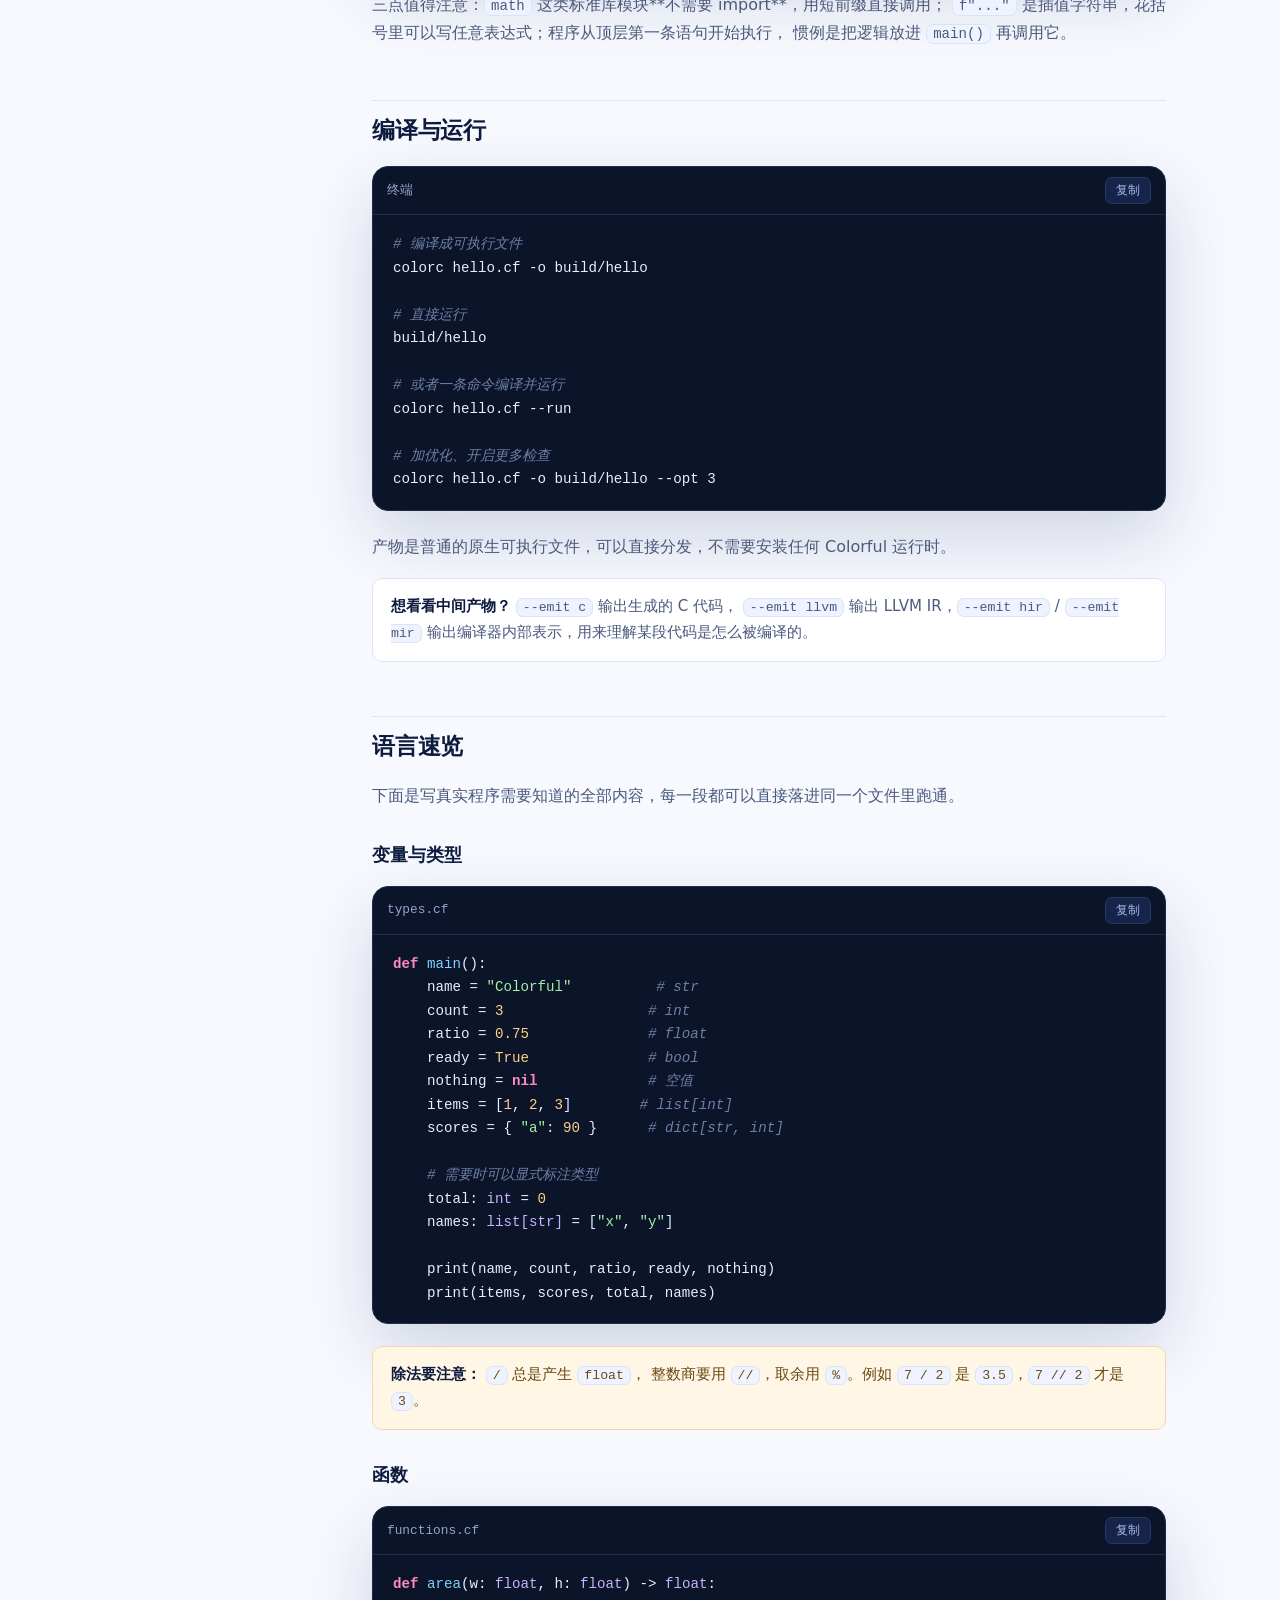
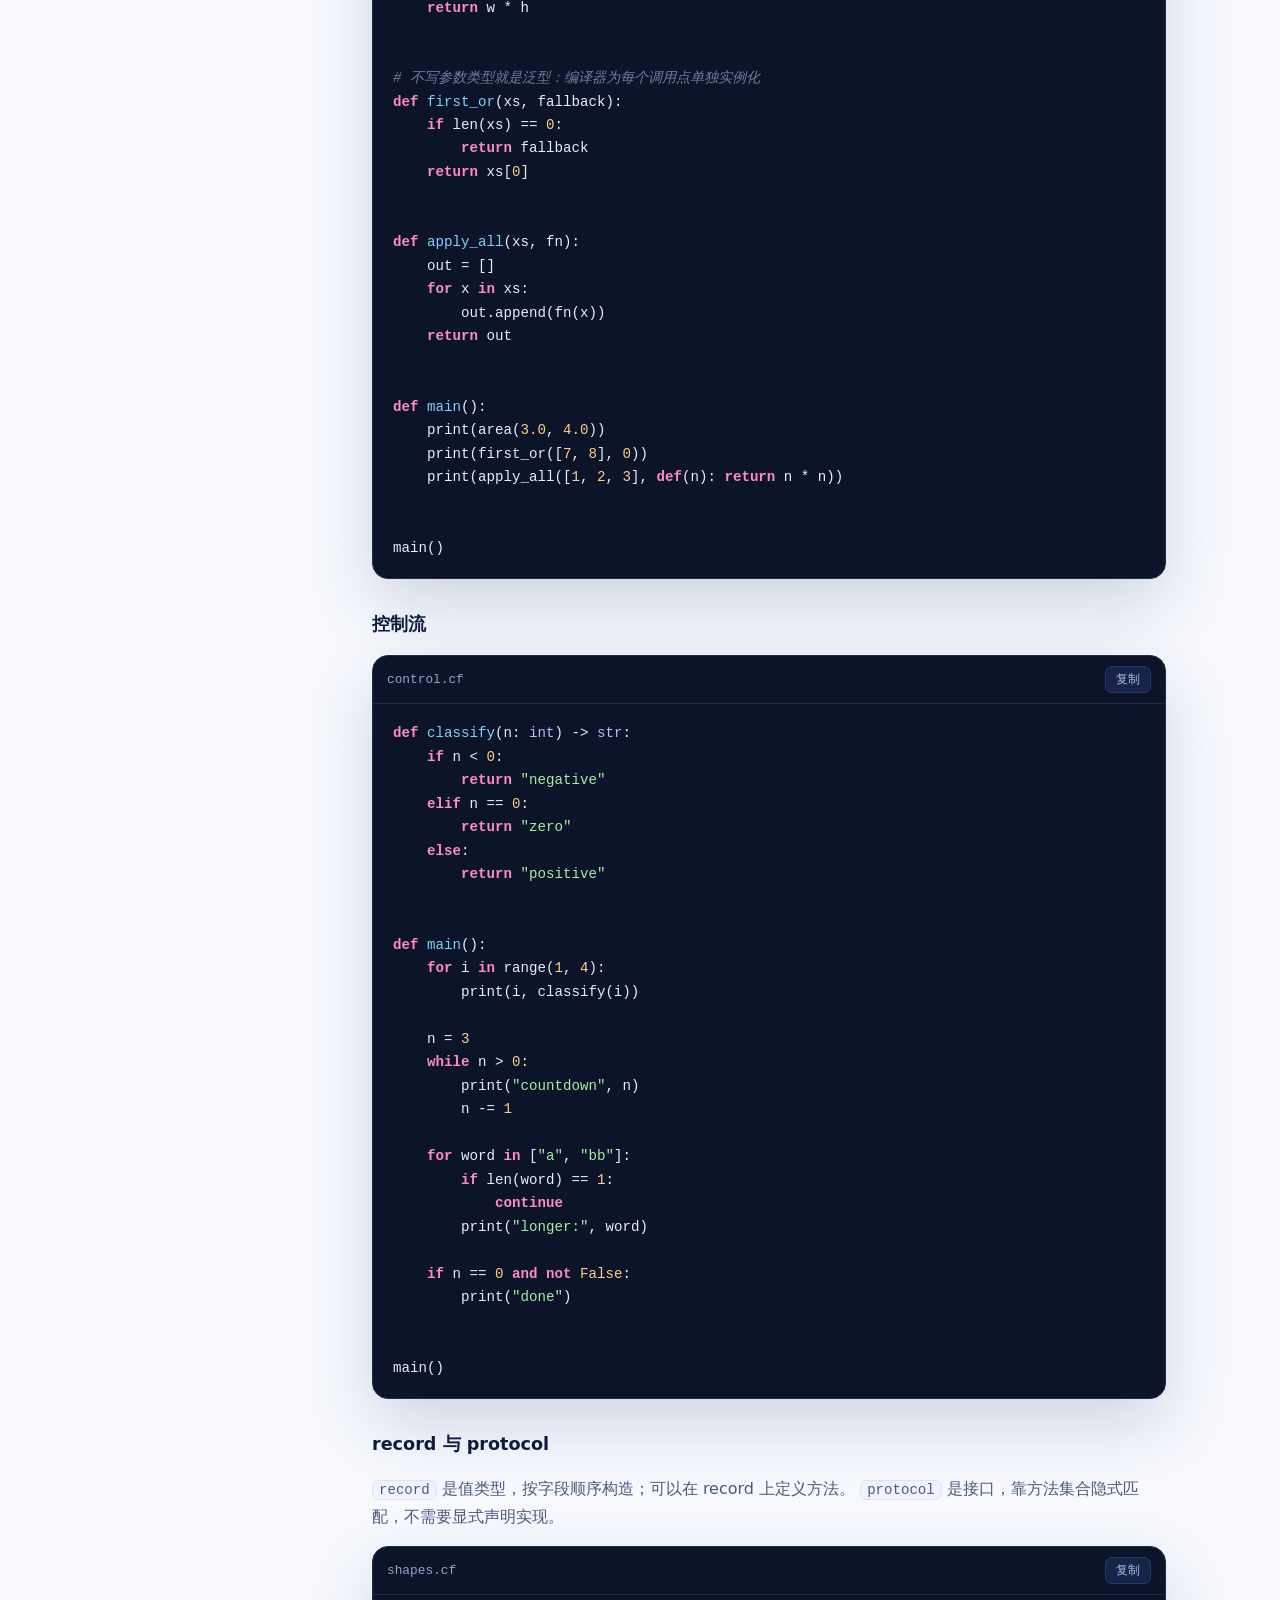
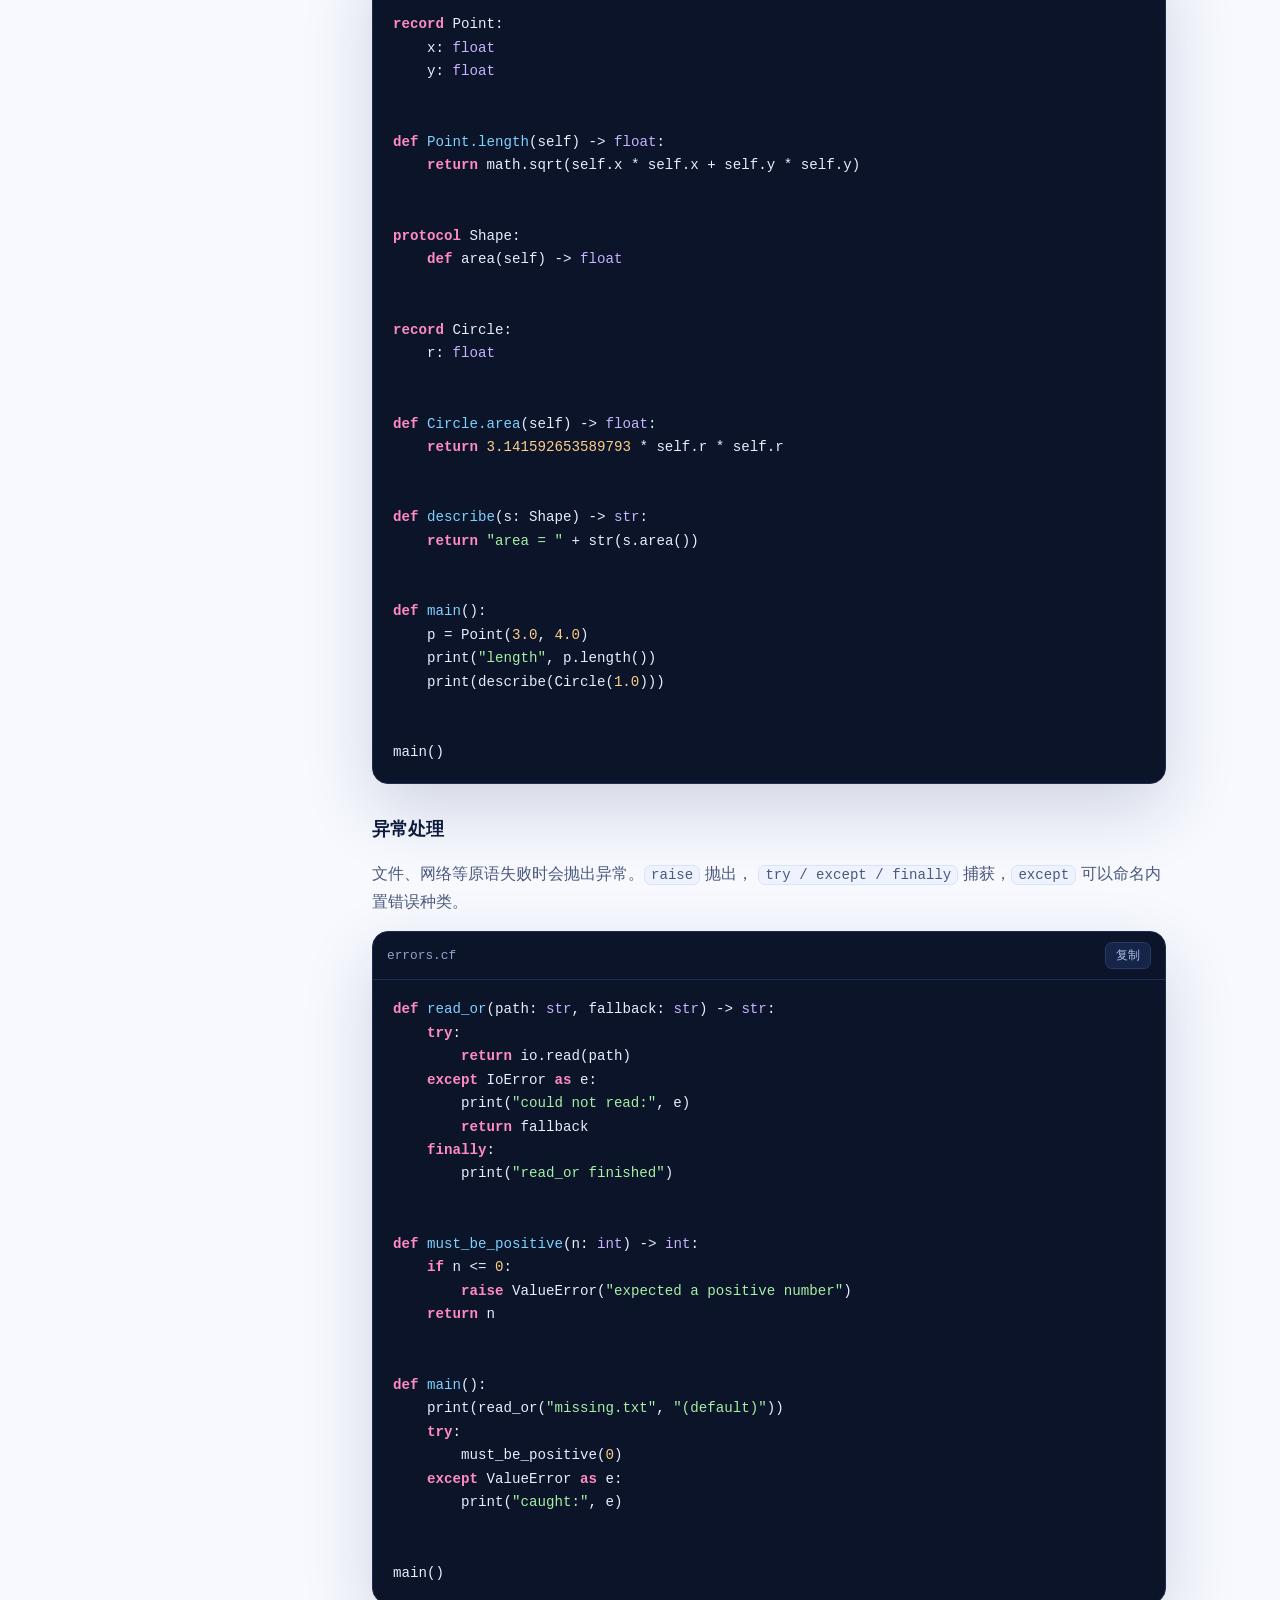
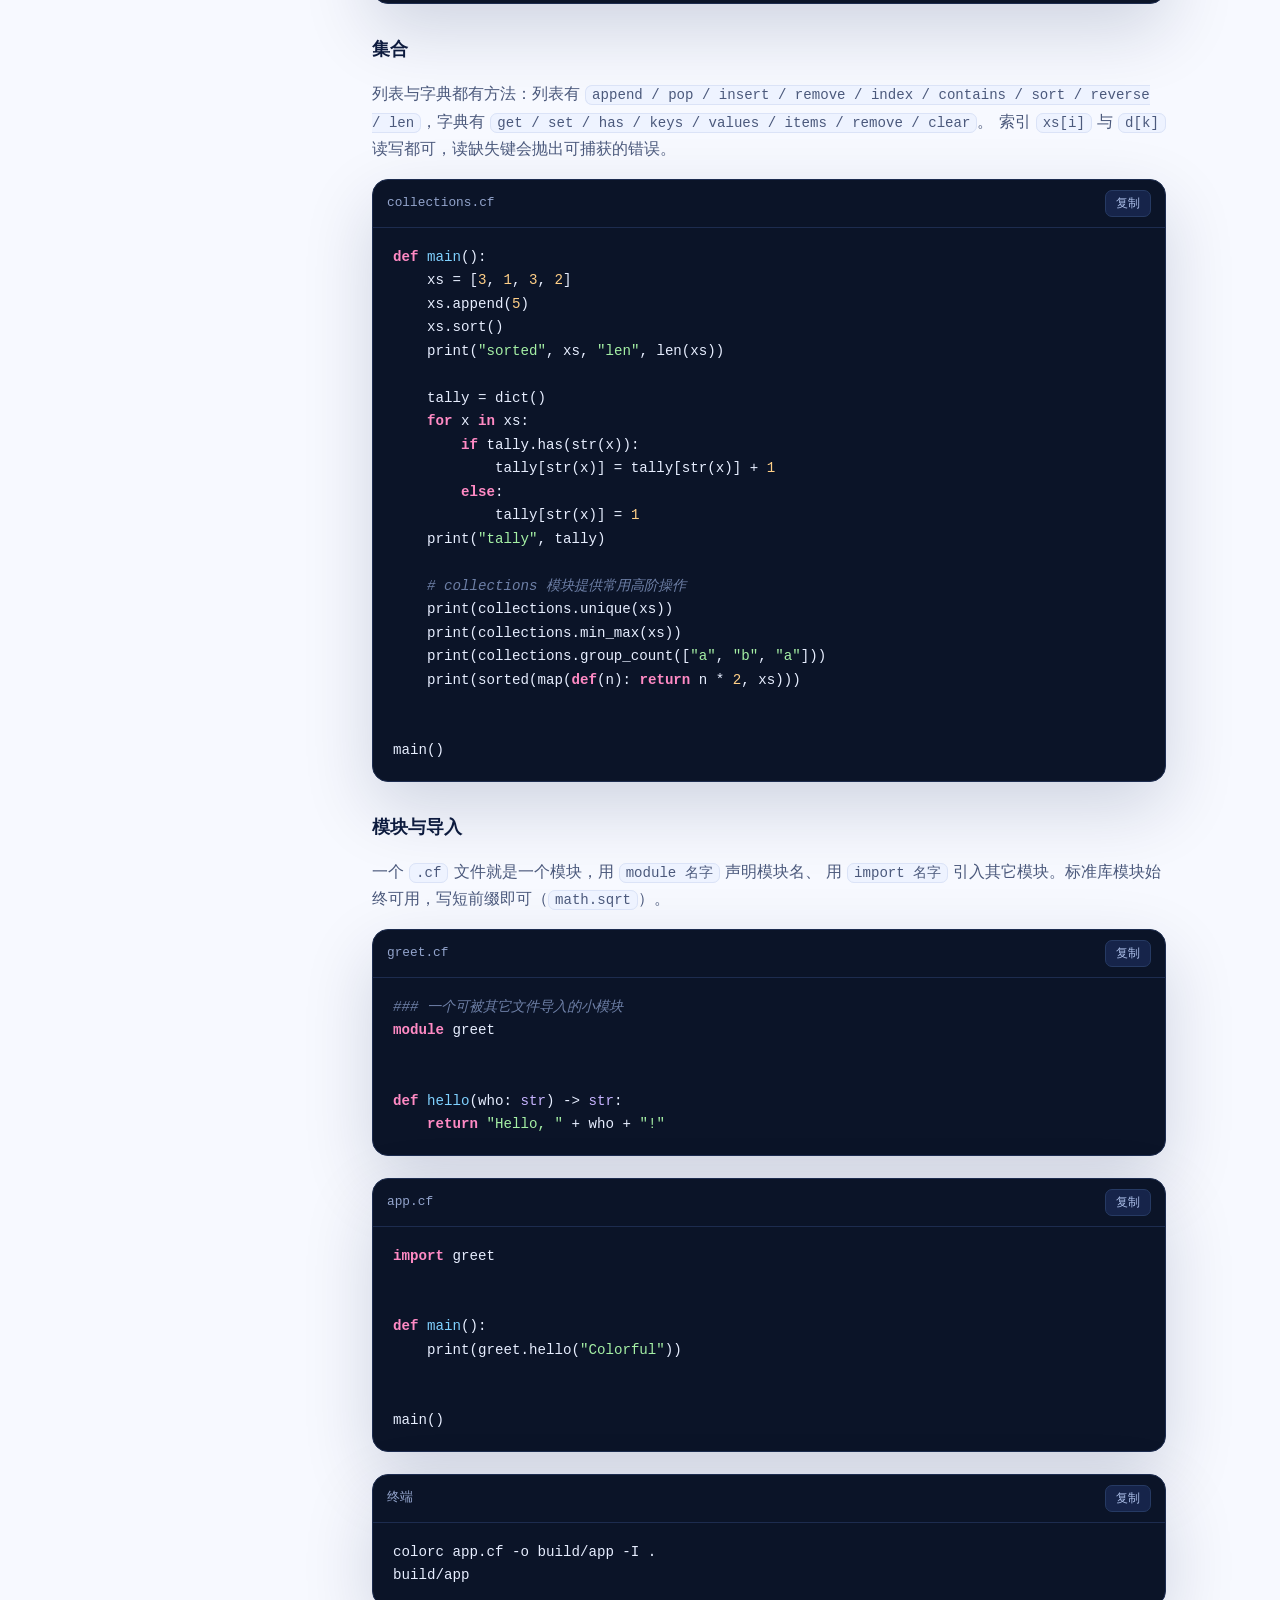
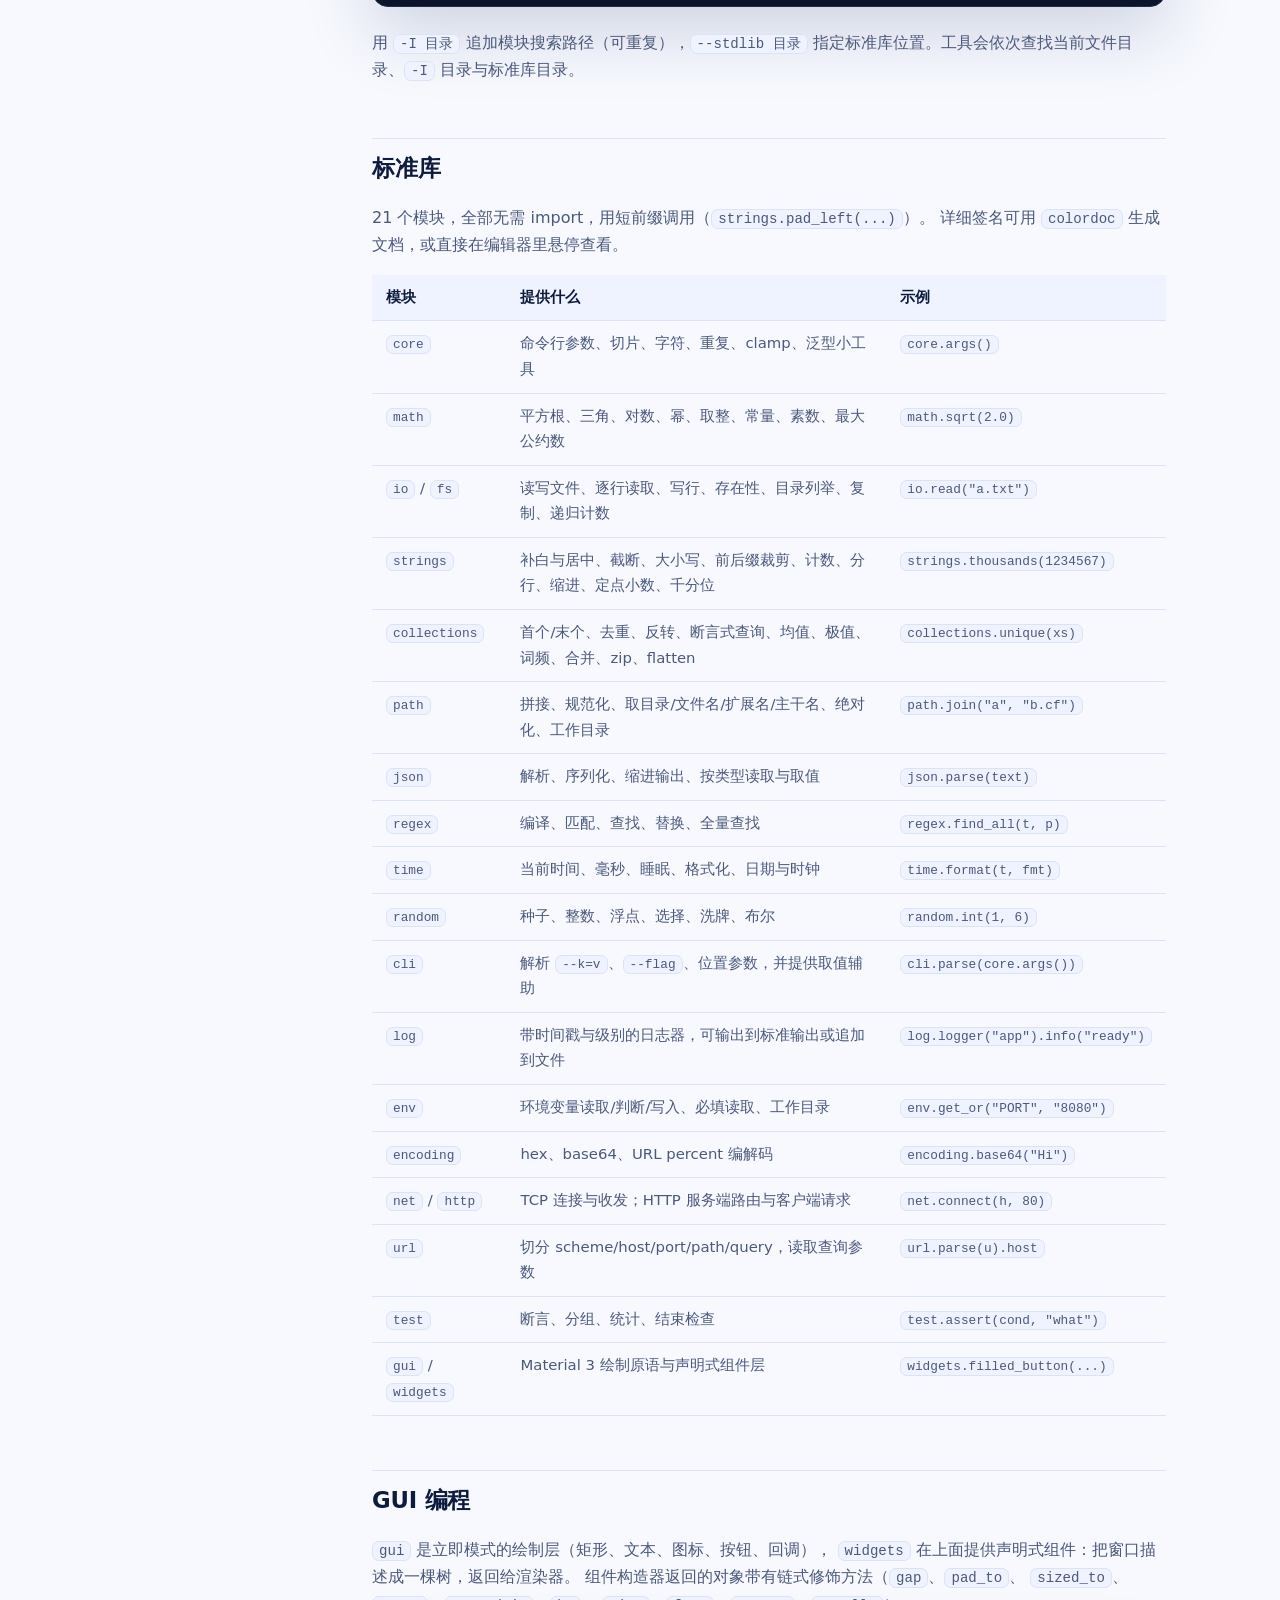
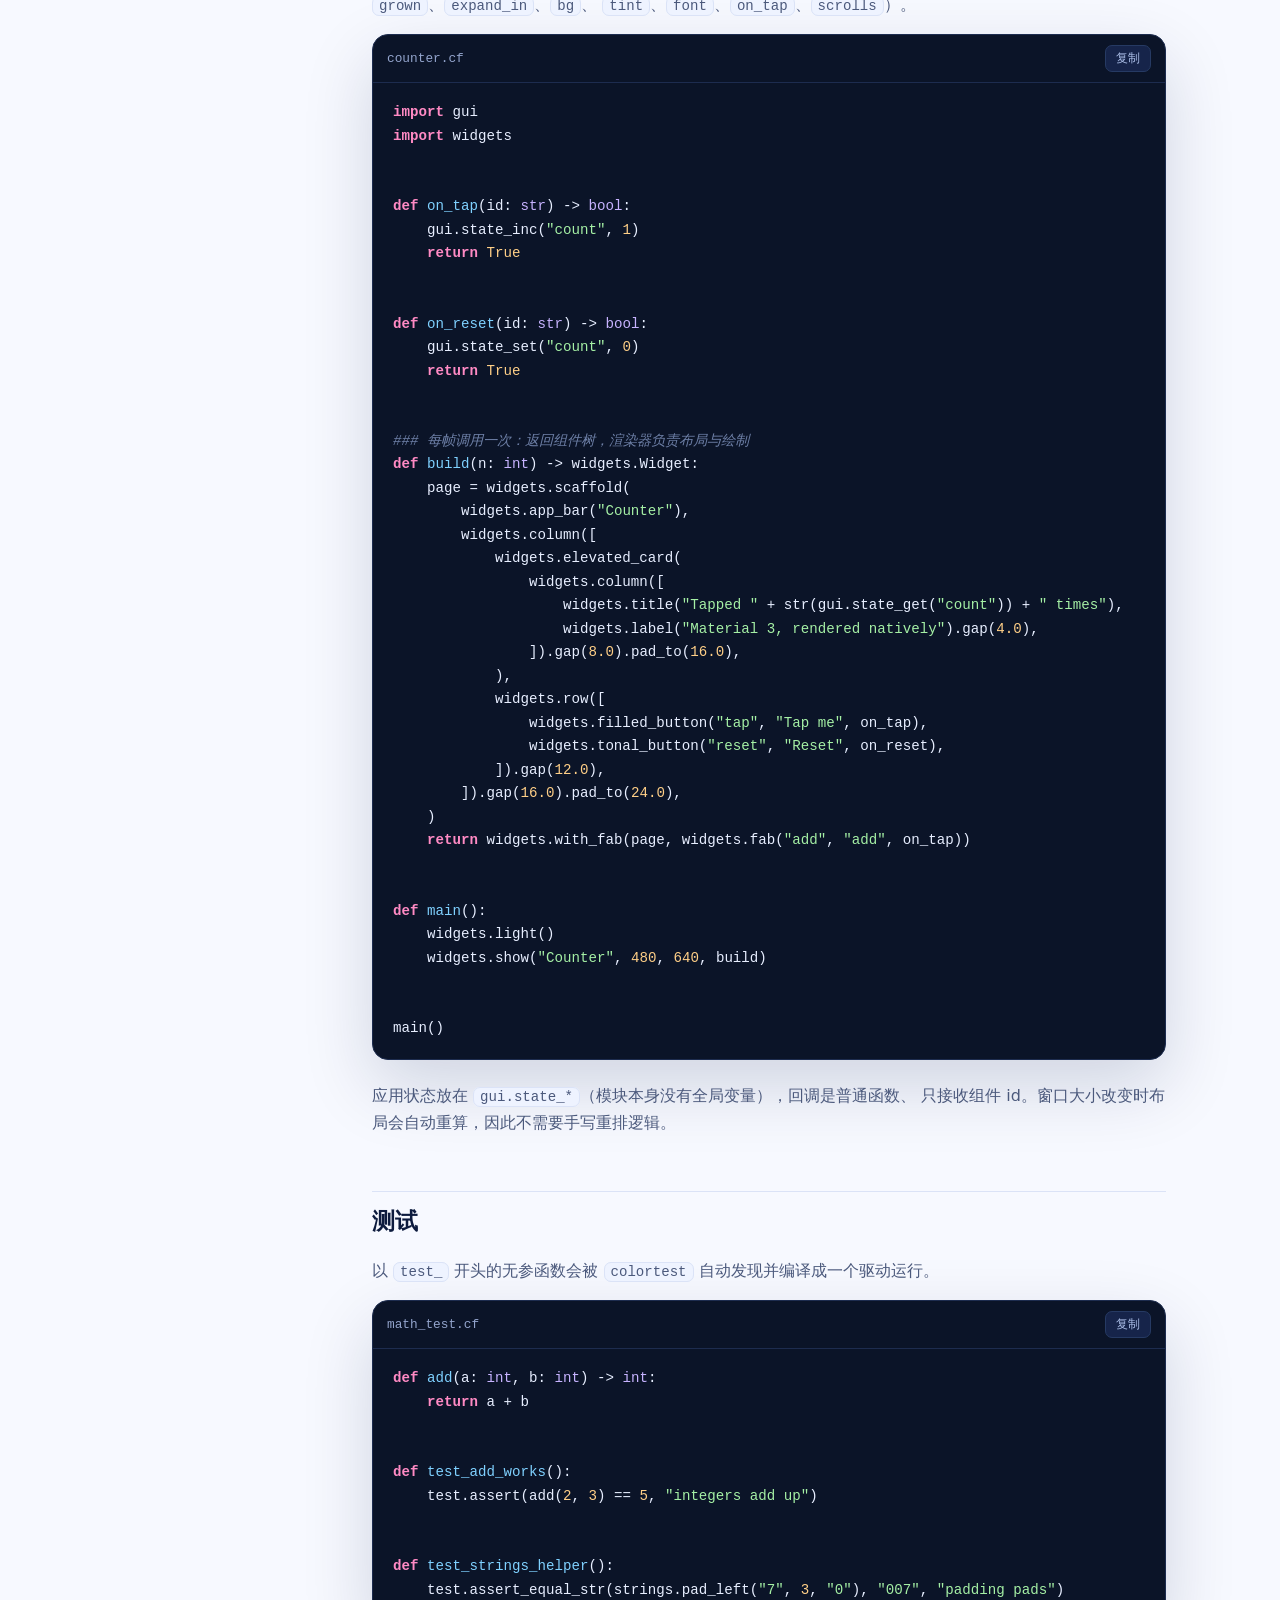
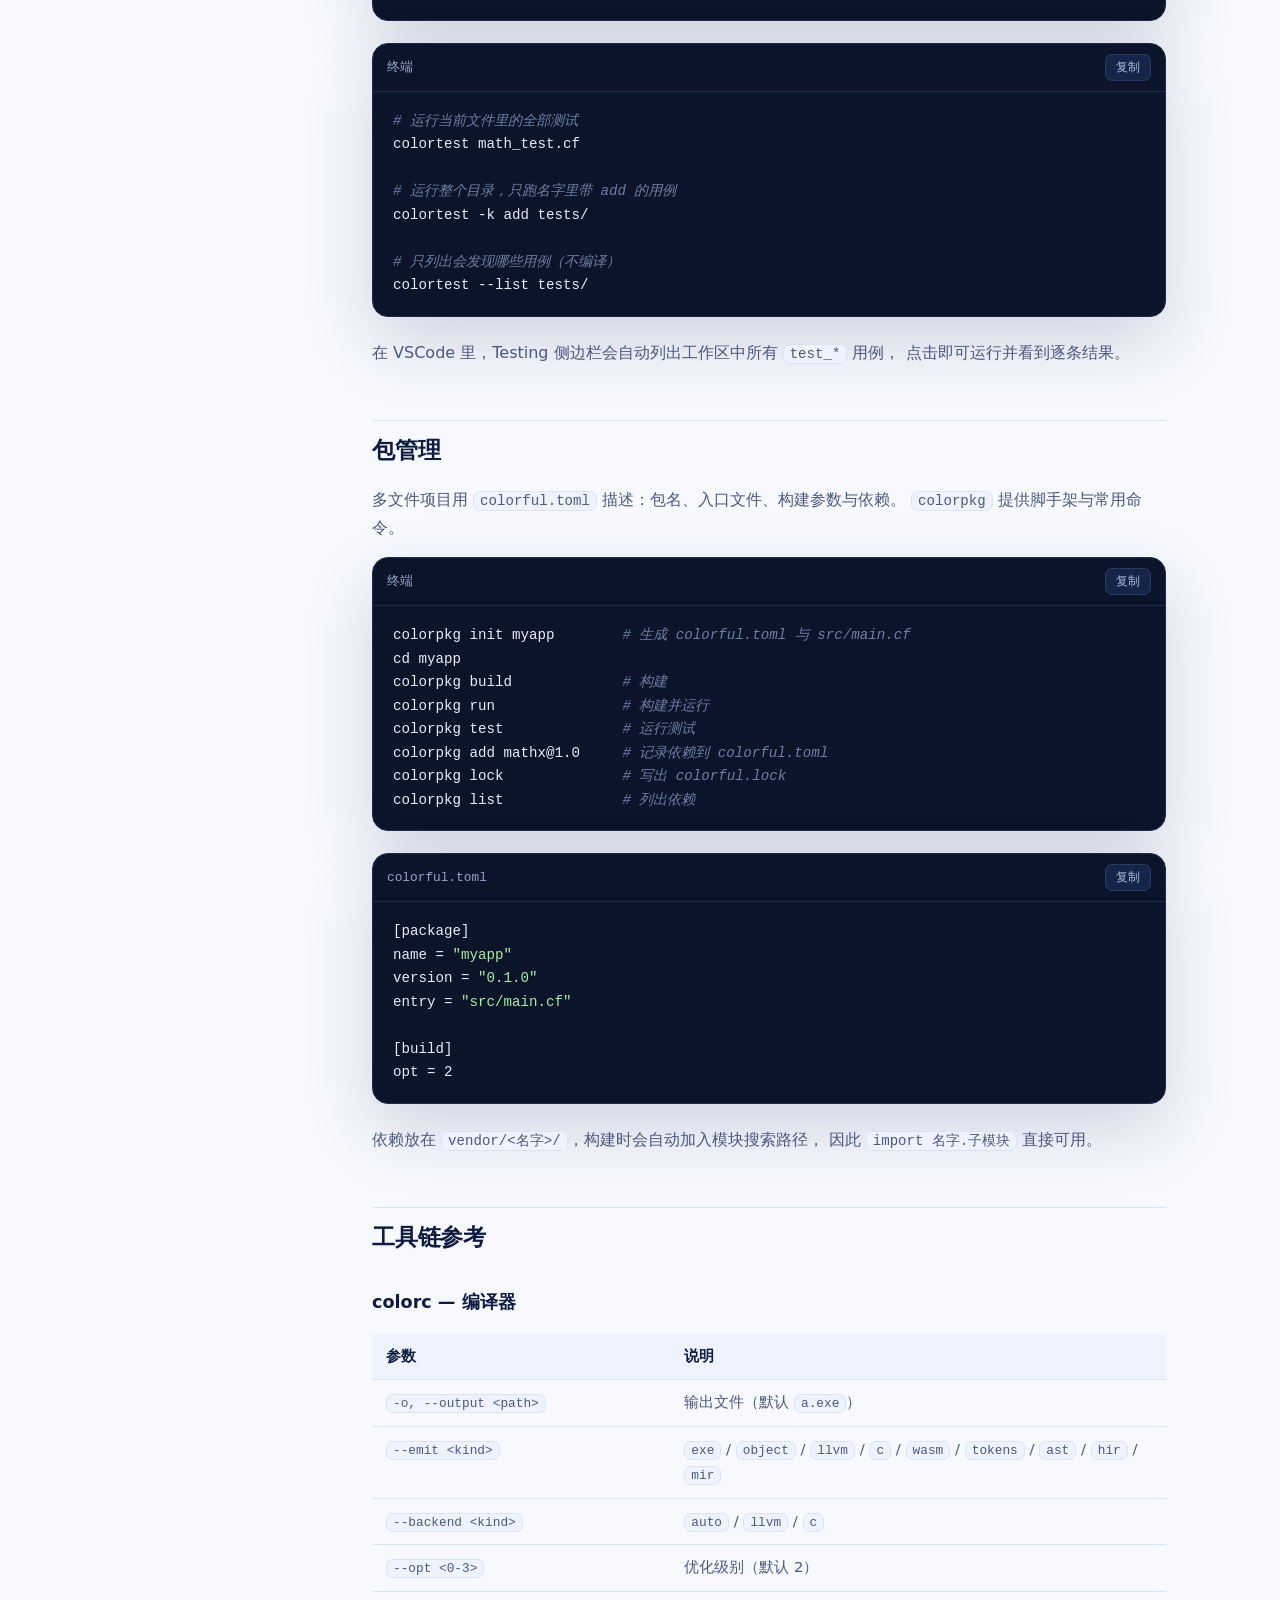
==== commit 170150f0: "Add files via upload" ====
--- a/docs.html
+++ b/docs.html
@@ -279,8 +279,8 @@
         <ol>
           <li>
             从
-            <a href="https://github.com/colorful-lang/colorful-vscode/releases/latest" target="_blank" rel="noreferrer">插件发布页</a>
-            下载 <code>colorful-lang-0.1.0.vsix</code>；
+            <a href="https://github.com/colorful-lang/colorful/releases/download/v0.0.1/colorful-lang-0.1.0.vsix.zip" target="_blank" rel="noreferrer">下载插件</a>
+            （<code>.vsix.zip</code>，解压后得到 <code>colorful-lang-0.1.0.vsix</code>）；
           </li>
           <li>用下面的命令安装，或把 <code>.vsix</code> 拖进 VSCode 的扩展面板；</li>
           <li>执行一次 <code>Developer: Reload Window</code>。</li>
@@ -955,13 +955,13 @@
         <h2 id="downloads">下载与链接</h2>
         <p>需要的东西都在这里。</p>
         <div class="dl-grid">
-          <a class="dl" href="https://github.com/colorful-lang/colorful-vscode/releases/latest" target="_blank" rel="noreferrer">
+          <a class="dl" href="https://github.com/colorful-lang/colorful/releases/download/v0.0.1/colorful-lang-0.1.0.vsix.zip" target="_blank" rel="noreferrer">
             <svg viewBox="0 0 24 24" fill="none" stroke="currentColor" stroke-width="1.9" stroke-linecap="round" stroke-linejoin="round" aria-hidden="true">
               <path d="M12 3v12M7 10l5 5 5-5M5 21h14" />
             </svg>
             <span>
-              <b>VSCode 插件（.vsix）</b>
-              <span>内置编译器、语言服务器、runtime 与标准库</span>
+              <b>VSCode 插件（.vsix.zip）</b>
+              <span>解压得到 .vsix；内置编译器、语言服务器、runtime 与标准库</span>
             </span>
           </a>
           <a class="dl" href="https://github.com/colorful-lang/colorful/releases" target="_blank" rel="noreferrer">
